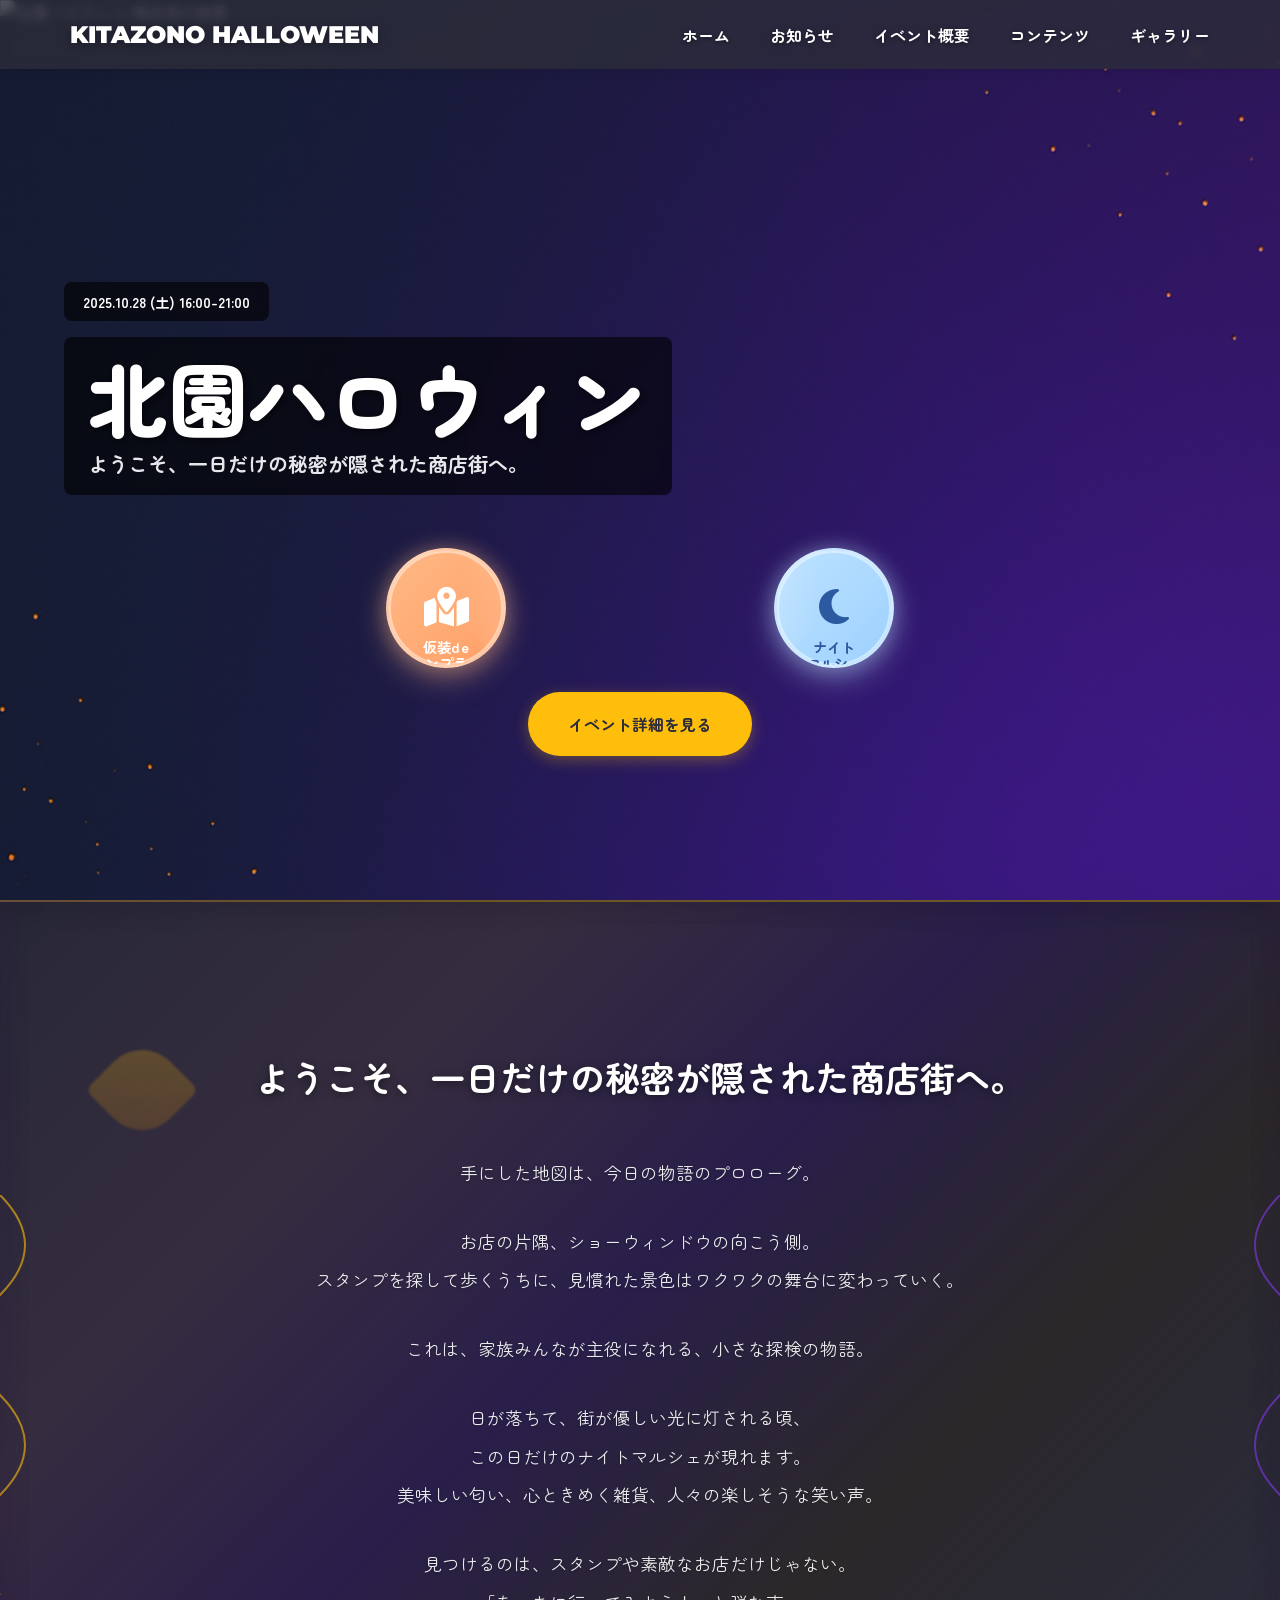
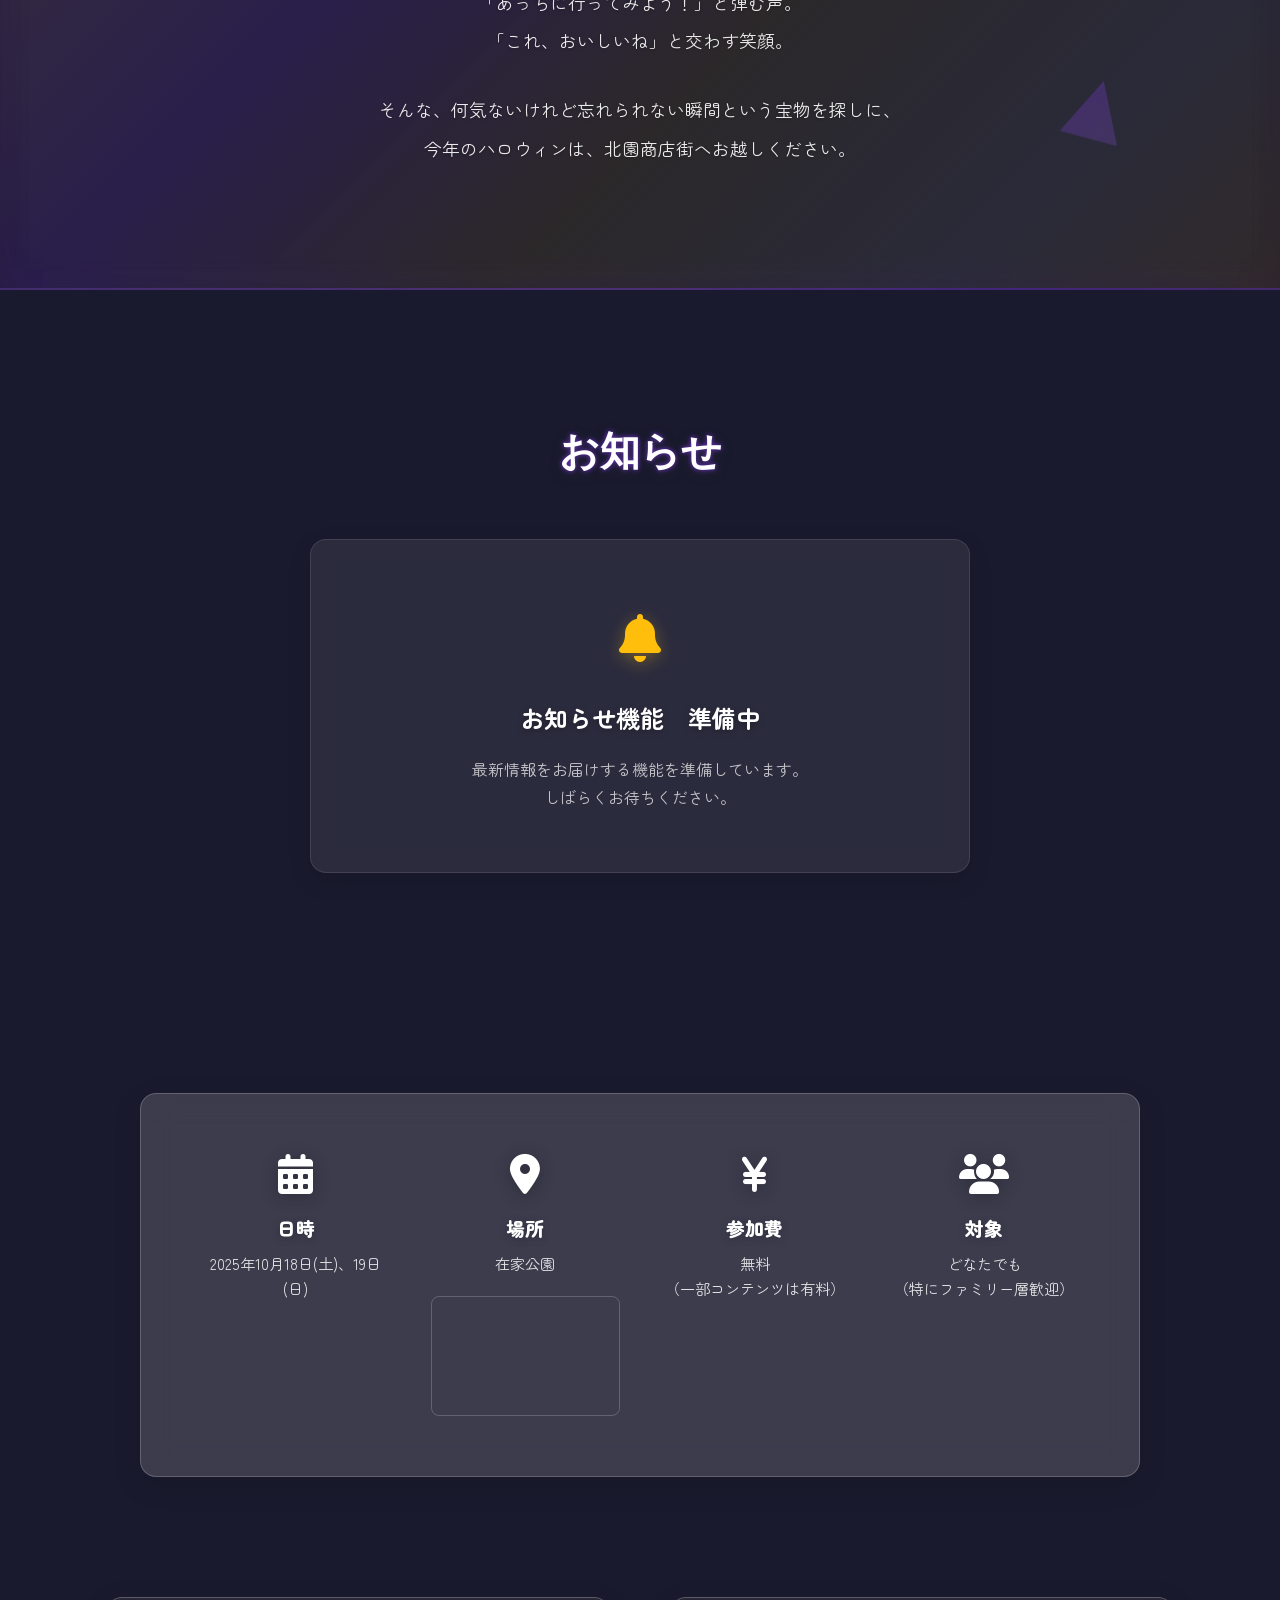
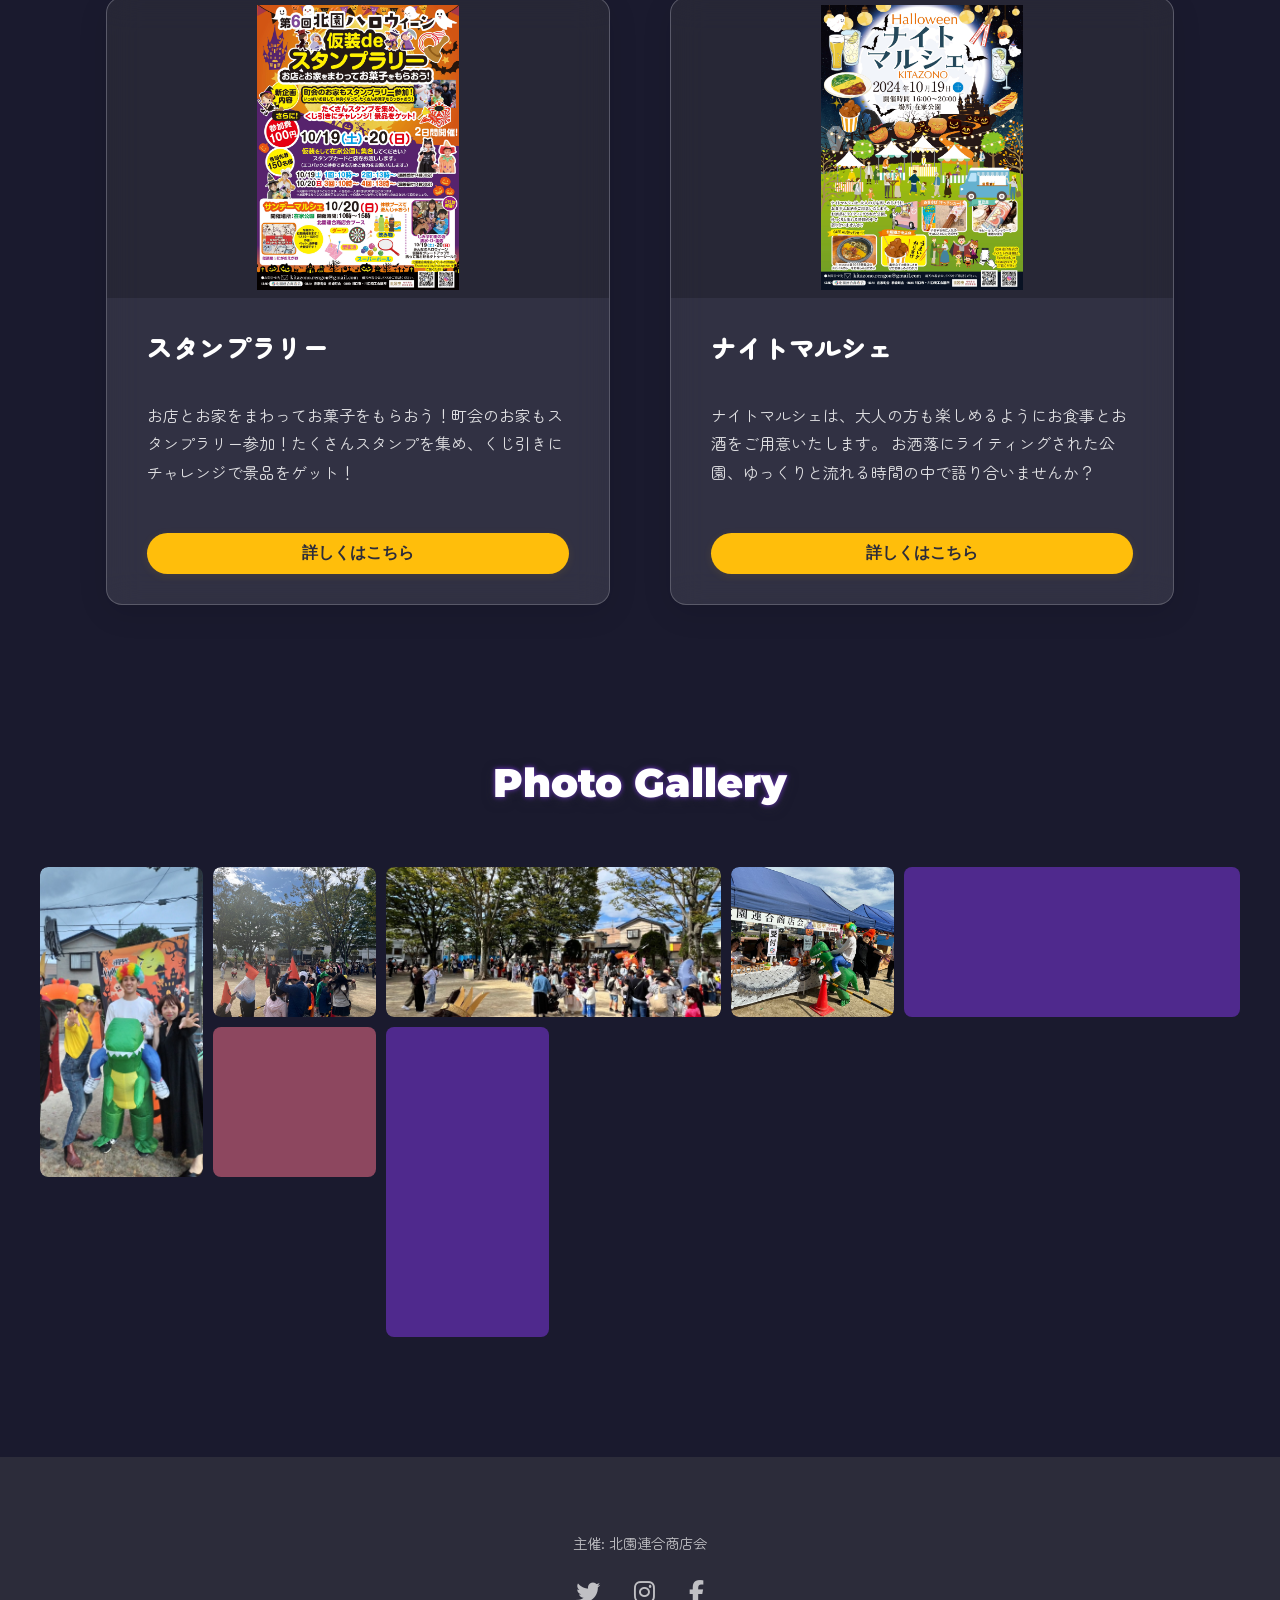
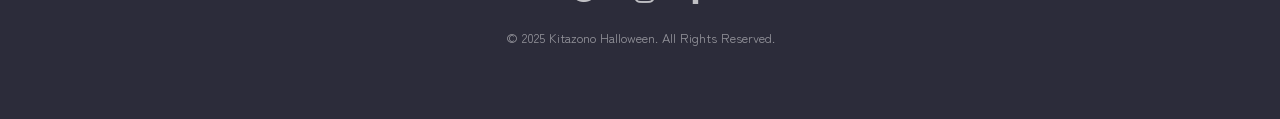
==== index.html @ 019df69a "ヒーローセクションを静的画像に変更し、レスポンシブデザインを改善 - 動画背景をhelosection.png画像に変更 - レスポンシブ表示の改善とモバイル対応強化 - 不要な動画ファイル（vide" ====
<!DOCTYPE html>
<html lang="ja">
<head>
    <meta charset="UTF-8">
    <meta name="viewport" content="width=device-width, initial-scale=1.0">
    <title>The 7th Kitazono Halloween - 北園商店会ハロウィンイベント</title>
    <link rel="stylesheet" href="https://cdnjs.cloudflare.com/ajax/libs/font-awesome/6.4.0/css/all.min.css">
    <link rel="stylesheet" href="css/style.css">
</head>
<body>
    <header id="header">
        <nav class="navbar">
            <div class="navbar-brand">
                <a href="#hero" class="logo">
                    <span class="logo-text">KITAZONO HALLOWEEN</span>
                </a>
            </div>
            <ul class="navbar-menu">
                <li><a href="#hero">ホーム</a></li>
                <li><a href="#news">お知らせ</a></li>
                <li><a href="#overview">イベント概要</a></li>
                <li><a href="#contents">コンテンツ</a></li>
                <li><a href="#gallery">ギャラリー</a></li>
            </ul>
            <div class="navbar-toggle">
                <span></span>
                <span></span>
                <span></span>
            </div>
        </nav>
    </header>

    <main>
        <!-- 5.1. Hero Section -->
        <section id="hero">
            <div class="hero-background">
                <img src="images/helosection.png" alt="北園ハロウィン 商店街の夜景">
            </div>
            <!-- 
              コンテンツの最大幅と配置を制御するラッパー
              w-full: 幅を100%に
              max-w-md, md:max-w-2xl: 画面幅に応じて最大幅を調整
              p-6, sm:p-8: 画面幅に応じた余白
              mt-auto: コンテンツを下端に寄せる
            -->
            <div class="hero-container">
                
                <!-- メインコンテンツエリア -->
                <div class="hero-main-content">
                    <!-- 日付表示 -->
                    <div class="hero-date-badge animate-fade-in-up animation-delay-200">
                        <p class="text-white text-sm sm:text-base md:text-lg font-bold">2025.10.28 (土) 16:00-21:00</p>
                    </div>

                    <!-- タイトルとキャッチコピーを統合したラッパー -->
                    <div class="hero-text-group animate-fade-in-up animation-delay-400">
                        <h1 class="hero-main-title">北園ハロウィン</h1>
                        <p class="hero-description">ようこそ、一日だけの秘密が隠された商店街へ。</p>
                    </div>
                </div>

                <!-- バッジコンテナ（左右対称） -->
                <div class="hero-badges-wrapper animate-fade-in-up animation-delay-800">
                    <div class="feature-badge stamp-rally">
                        <a href="#contents">
                            <div class="feature-badge-icon">
                                <i class="fas fa-map-marked-alt"></i>
                            </div>
                            <div class="feature-badge-text">仮装de<br>スタンプラリー</div>
                        </a>
                    </div>

                    <div class="feature-badge night-marche">
                        <a href="#contents">
                            <div class="feature-badge-icon">
                                <i class="fas fa-moon"></i>
                            </div>
                            <div class="feature-badge-text">ナイト<br>マルシェ</div>
                        </a>
                    </div>
                </div>

                <!-- CTA（中央下） -->
                <div class="hero-cta-wrapper animate-fade-in-up animation-delay-1000">
                    <a href="#overview" class="cta-button">イベント詳細を見る</a>
                </div>

            </div>
        </section>

        <!-- Introduction Section -->
        <section id="introduction">
            <div class="magic-particles" id="particles-intro"></div>
            <div class="container">
                <div class="introduction-content">
                    <h2 class="introduction-title">ようこそ、一日だけの<br class="sp-only">秘密が隠された商店街へ。</h2>
                    <div class="introduction-text">
                        <p>手にした地図は、今日の物語のプロローグ。</p>
                        <p>お店の片隅、ショーウィンドウの向こう側。<br>スタンプを探して歩くうちに、見慣れた景色はワクワクの舞台に変わっていく。</p>
                        <p>これは、家族みんなが主役になれる、小さな探検の物語。</p>
                        <p>日が落ちて、街が優しい光に灯される頃、<br>この日だけのナイトマルシェが現れます。<br>美味しい匂い、心ときめく雑貨、人々の楽しそうな笑い声。</p>
                        <p>見つけるのは、スタンプや素敵なお店だけじゃない。<br>「あっちに行ってみよう！」と弾む声。<br>「これ、おいしいね」と交わす笑顔。</p>
                        <p>そんな、何気ないけれど忘れられない瞬間という宝物を探しに、<br>今年のハロウィンは、北園商店街へお越しください。</p>
                    </div>
                </div>
            </div>
            <div class="magic-frame-left"></div>
            <div class="magic-frame-right"></div>
        </section>

        <!-- News Section -->
        <section id="news">
            <div class="container">
                <h2 class="section-title">お知らせ</h2>
                <div class="news-content">
                    <div class="news-placeholder">
                        <div class="news-icon">
                            <i class="fas fa-bell"></i>
                        </div>
                        <h3 class="news-placeholder-title">お知らせ機能　準備中</h3>
                        <p class="news-placeholder-text">
                            最新情報をお届けする機能を準備しています。<br>
                            しばらくお待ちください。
                        </p>
                    </div>
                </div>
            </div>
        </section>

        <!-- 5.2. Event Overview Section -->
        <section id="overview">
            <div class="deco-item deco-ghost-1">
                <svg viewBox="0 0 100 100"><path d="M20 100 C-10 70, 0 30, 25 20 S80 10, 80 40 s-20 40, -10 60 C60 110, 40 100, 20 100" fill="#8338ec" opacity="0.15"></path></svg>
            </div>
            <div class="overview-card">
                <div class="overview-item">
                    <i class="fas fa-calendar-alt"></i>
                    <h3>日時</h3>
                    <p>2025年10月18日(土)、19日(日)</p>
                </div>
                <div class="overview-item">
                    <i class="fas fa-map-marker-alt"></i>
                    <h3>場所</h3>
                    <p>在家公園</p>
                    <div class="map-container">
                        <iframe 
                            src="https://www.google.com/maps/embed?pb=!1m14!1m8!1m3!1d103480.75380377793!2d139.7099035!3d35.8545557!3m2!1i1024!2i768!4f13.1!3m3!1m2!1s0x60189522efb2ed95%3A0x3788a658be46e1dd!2sZaike%20Park!5e0!3m2!1sen!2sjp!4v1753842176701!5m2!1sen!2sjp" width="600" height="450" style="border:0;" allowfullscreen="" loading="lazy" referrerpolicy="no-referrer-when-downgrade" 
                            width="100%" 
                            height="200" 
                            style="border:0;" 
                            allowfullscreen="" 
                            loading="lazy" 
                            referrerpolicy="no-referrer-when-downgrade">
                        </iframe>
                    </div>
                </div>
                <div class="overview-item">
                    <i class="fas fa-yen-sign"></i>
                    <h3>参加費</h3>
                    <p>無料<br>（一部コンテンツは有料）</p>
                </div>
                <div class="overview-item">
                    <i class="fas fa-users"></i>
                    <h3>対象</h3>
                    <p>どなたでも<br>（特にファミリー層歓迎）</p>
                </div>
            </div>
            <div class="deco-item deco-stars-1">
                <svg viewBox="0 0 100 100"><polygon points="50,5 61,40 98,40 68,62 79,96 50,75 21,96 32,62 2,40 39,40" fill="#ffbe0b" opacity="0.4"></polygon></svg>
            </div>
        </section>

        <!-- 5.3. Main Contents Section -->
        <section id="contents">
            <div class="deco-item deco-bat-1">
                <svg viewBox="0 0 100 100"><path d="M0 20 C10 0, 40 0, 50 15 C60 0, 90 0, 100 20 L50 60 Z" fill="#2c2c3a" opacity="0.1"></path></svg>
            </div>
            <div class="content-card stamp-rally">
                <div class="content-image-wrapper">
                    <img src="images/決定北園ハロウィン 2.jpg" alt="仮想deスタンプラリーチラシ" class="content-flyer" />
                </div>
                <div class="content-text">
                    <h3>スタンプラリー</h3>
                    <p>お店とお家をまわってお菓子をもらおう！町会のお家もスタンプラリー参加！たくさんスタンプを集め、くじ引きにチャレンジで景品をゲット！</p>
                    <button class="detail-button" data-modal="modal-stamp">詳しくはこちら</button>
                </div>
            </div>
            <div class="content-card night-marche">
                <div class="content-image-wrapper">
                    <img src="images/決定ナイトマルシェ (1).jpg" alt="ナイトマルシェチラシ" class="content-flyer" />
                </div>
                <div class="content-text">
                    <h3>ナイトマルシェ</h3>
                    <p>ナイトマルシェは、大人の方も楽しめるようにお食事とお酒をご用意いたします。
                        お洒落にライティングされた公園、ゆっくりと流れる時間の中で語り合いませんか？</p>
                    <button class="detail-button" data-modal="modal-marche">詳しくはこちら</button>
                </div>
            </div>
        </section>

        <!-- 5.4. Photo Gallery Section -->
        <section id="gallery">
            <div class="deco-item deco-pumpkin-1">
                <svg viewBox="0 0 100 100"><ellipse cx="50" cy="65" rx="45" ry="30" fill="#ffbe0b" opacity="0.2"></ellipse><rect x="40" y="20" width="20" height="25" rx="5" fill="#8338ec" opacity="0.3"></rect></svg>
            </div>
            <h2 class="section-title">Photo Gallery</h2>
            <div class="gallery-grid">
                <div class="gallery-item tall"><img src="images/IMG_7913.JPG" alt="ハロウィン仮装の集合写真1" class="gallery-photo" /></div>
                <div class="gallery-item"><img src="images/IMG_7914.JPG" alt="ハロウィン仮装の集合写真2" class="gallery-photo" /></div>
                <div class="gallery-item wide"><img src="images/IMG_7929.JPG" alt="ハロウィン仮装の集合写真3" class="gallery-photo" /></div>
                <div class="gallery-item"><img src="images/受付１.JPG" alt="ハロウィン受付の様子" class="gallery-photo" /></div>
                <div class="gallery-item wide"><div class="gallery-image-placeholder"></div></div>
                <div class="gallery-item"><div class="gallery-image-placeholder"></div></div>
                <div class="gallery-item tall"><div class="gallery-image-placeholder"></div></div>
            </div>
        </section>

        <!-- 5.5. Footer Section -->
        <footer>
            <div class="footer-content">
                <p>主催: 北園連合商店会</p>
                <div class="social-links">
                    <a href="#"><i class="fab fa-twitter"></i></a>
                    <a href="#"><i class="fab fa-instagram"></i></a>
                    <a href="#"><i class="fab fa-facebook-f"></i></a>
                </div>
                <p class="copyright">&copy; 2025 Kitazono Halloween. All Rights Reserved.</p>
            </div>
        </footer>

    </main>
    
    <!-- モーダル（スタンプラリー） -->
    <div id="modal-stamp" class="modal">
        <div class="modal-content">
            <span class="modal-close">&times;</span>
            <img src="images/決定北園ハロウィン 2.jpg" alt="仮想deスタンプラリーチラシ拡大" class="modal-flyer" />
        </div>
    </div>
    <!-- モーダル（ナイトマルシェ） -->
    <div id="modal-marche" class="modal">
        <div class="modal-content">
            <span class="modal-close">&times;</span>
            <img src="images/決定ナイトマルシェ (1).jpg" alt="ナイトマルシェチラシ拡大" class="modal-flyer" />
        </div>
    </div>
    
    <script src="https://cdnjs.cloudflare.com/ajax/libs/gsap/3.12.2/gsap.min.js"></script>
    <script src="https://cdnjs.cloudflare.com/ajax/libs/gsap/3.12.2/ScrollTrigger.min.js"></script>
    <script src="js/script.js"></script>
</body>
</html>
---- css/style.css ----
/* === GLOBAL DESIGN SYSTEM === */
@import url('https://fonts.googleapis.com/css2?family=Montserrat:wght@700;900&family=Zen+Maru+Gothic:wght@400;700;900&display=swap');

*, *::before, *::after {
  box-sizing: border-box;
}

:root {
  /* Colors: Cool & Pop */
  --color-background: #1a1a2e; /* 深い夜空のような背景 */
  --color-text: #2c2c3a; 
  --color-primary: #8338ec; 
  --color-secondary: #ffbe0b; 
  --color-white: #ffffff;

  /* Typography */
  --font-base: 'Zen Maru Gothic', sans-serif;
  --font-display: 'Montserrat', sans-serif;

  /* Layout */
  --container-width: 1200px;
  --spacing-unit: 10px; /* 8の倍数で余白を管理 */
  
  /* Responsive Breakpoints */
  --mobile: 480px;
  --tablet: 768px;
  --desktop: 1024px;
  --large-desktop: 1440px;
}

/* Tailwind-like Utility Classes for Hero Section */
.w-full { width: 100%; }
.max-w-md { max-width: 28rem; }
.max-w-xs { max-width: 20rem; }
.text-left { text-align: left; }
.mt-auto { margin-top: auto; }
.mt-3 { margin-top: 0.75rem; }
.mb-3 { margin-bottom: 0.75rem; }
.p-2 { padding: 0.5rem; }
.p-6 { padding: 1.5rem; }
.text-base { font-size: 1rem; }
.text-sm { font-size: 0.875rem; }
.text-lg { font-size: 1.125rem; }
.text-5xl { font-size: 3rem; }
.text-white { color: white; }
.text-gray-200 { color: #e5e7eb; }
.font-bold { font-weight: 700; }
.font-extrabold { font-weight: 800; }
.font-jp-rounded { font-family: var(--font-base); }
.leading-tight { line-height: 1.25; }
.rounded-lg { border-radius: 0.5rem; }
.inline-block { display: inline-block; }
.self-start { align-self: flex-start; }
.bg-black\/30 { background-color: rgba(0, 0, 0, 0.3); }
.backdrop-blur-sm { backdrop-filter: blur(4px); -webkit-backdrop-filter: blur(4px); }

/* Responsive classes */
@media (min-width: 640px) {
  .sm\\:p-8 { padding: 2rem; }
  .sm\\:text-6xl { font-size: 3.75rem; }
}

@media (min-width: 768px) {
  .md\\:max-w-2xl { max-width: 42rem; }
  .md\\:max-w-sm { max-width: 24rem; }
  .md\\:text-lg { font-size: 1.125rem; }
  .md\\:text-7xl { font-size: 4.5rem; }
}

/* Animation Classes */
.animate-fade-in-up {
  opacity: 0;
  transform: translateY(30px);
  animation: fadeInUp 0.8s ease-out forwards;
}

.animation-delay-200 { animation-delay: 0.2s; }
.animation-delay-400 { animation-delay: 0.4s; }
.animation-delay-600 { animation-delay: 0.6s; }
.animation-delay-800 { animation-delay: 0.8s; }
.animation-delay-1000 { animation-delay: 1.0s; }

@keyframes fadeInUp {
  to {
    opacity: 1;
    transform: translateY(0);
  }
}

/* Header Styles */
#header {
  position: fixed;
  top: 0;
  left: 0;
  right: 0;
  z-index: 1000;
  transition: background-color 0.3s ease, backdrop-filter 0.3s ease, box-shadow 0.3s ease;
  background-color: rgba(44, 44, 58, 0.8); /* 背景色を変更して視認性を向上 */
  backdrop-filter: blur(5px); /* 軽いぼかしを初期状態で適用 */
  -webkit-backdrop-filter: blur(5px);
  box-shadow: 0 2px 10px rgba(0, 0, 0, 0.1); /* 影を追加して立体感を出す */
}

#header.scrolled {
  background-color: rgba(44, 44, 58, 0.95); /* スクロール後の背景色も変更 */
  backdrop-filter: blur(10px);
  -webkit-backdrop-filter: blur(10px);
  border-bottom: 1px solid rgba(255, 255, 255, 0.1);
  box-shadow: 0 4px 15px rgba(0, 0, 0, 0.2); /* スクロール後は影を少し強くする */
}

.navbar {
  display: flex;
  justify-content: space-between;
  align-items: center;
  padding: calc(var(--spacing-unit) * 2) calc(var(--spacing-unit) * 3);
  max-width: var(--container-width);
  margin: 0 auto;
}

.navbar-brand .logo {
  text-decoration: none;
}

.logo-text {
  font-family: var(--font-display);
  font-size: 1.5rem;
  font-weight: 900;
  color: var(--color-white);
  text-shadow: 0 2px 8px rgba(0,0,0,0.3);
}

.navbar-menu {
  display: flex;
  list-style: none;
  margin: 0;
  padding: 0;
  gap: calc(var(--spacing-unit) * 4);
}

.navbar-menu li a {
  color: var(--color-white);
  text-decoration: none;
  font-weight: 700;
  font-size: 1rem;
  transition: color 0.3s ease;
  text-shadow: 0 1px 4px rgba(0,0,0,0.5);
}

.navbar-menu li a:hover {
  color: var(--color-secondary);
}

.navbar-toggle {
  display: none;
  flex-direction: column;
  cursor: pointer;
  gap: 4px;
}

.navbar-toggle span {
  width: 25px;
  height: 3px;
  background-color: var(--color-white);
  border-radius: 2px;
  transition: all 0.3s ease;
}

.navbar-toggle.active span:nth-child(1) {
  transform: rotate(45deg) translate(6px, 6px);
}

.navbar-toggle.active span:nth-child(2) {
  opacity: 0;
}

.navbar-toggle.active span:nth-child(3) {
  transform: rotate(-45deg) translate(6px, -6px);
}

/* Tablet Styles */
@media (max-width: 1024px) {
  .navbar {
    padding: calc(var(--spacing-unit) * 2) calc(var(--spacing-unit) * 2);
  }
  
  .logo-text {
    font-size: 1.3rem;
  }
  
  .navbar-menu {
    gap: calc(var(--spacing-unit) * 3);
  }
  
  .navbar-menu li a {
    font-size: 0.9rem;
  }
}

/* Mobile Menu Styles */
@media (max-width: 768px) {
  .navbar-menu {
    position: fixed;
    top: 100%;
    left: 0;
    right: 0;
    background-color: rgba(44, 44, 58, 0.98);
    backdrop-filter: blur(15px);
    -webkit-backdrop-filter: blur(15px);
    flex-direction: column;
    padding: calc(var(--spacing-unit) * 4);
    gap: calc(var(--spacing-unit) * 3);
    transform: translateY(-100%);
    opacity: 0;
    visibility: hidden;
    transition: all 0.3s ease;
    border-bottom: 1px solid rgba(255, 255, 255, 0.1);
    z-index: 1001;
  }

  .navbar-menu.active {
    transform: translateY(0);
    opacity: 1;
    visibility: visible;
  }

  .navbar-toggle {
    display: flex;
  }

  .navbar-menu li {
    text-align: center;
  }

  .navbar-menu li a {
    font-size: 1.2rem;
    display: block;
    padding: calc(var(--spacing-unit) * 2);
  }
}

@media (max-width: 480px) {
  .navbar {
    padding: calc(var(--spacing-unit) * 1.5) calc(var(--spacing-unit) * 2);
  }
  
  .logo-text {
    font-size: 1.1rem;
  }
  
  .navbar-menu {
    padding: calc(var(--spacing-unit) * 3);
  }
  
  .navbar-menu li a {
    font-size: 1.1rem;
    padding: calc(var(--spacing-unit) * 1.5);
  }
}

/* Base Styles & Typography */
body {
  background-color: var(--color-background);
  background-image: url('../images/background-main.png');
  background-size: cover;
  background-position: center center;
  background-attachment: fixed;
  background-repeat: no-repeat;
  color: var(--color-white);
  font-family: var(--font-base);
  -webkit-font-smoothing: antialiased;
  -moz-osx-font-smoothing: grayscale;
  margin: 0;
  padding: 0;
  width: 100%;
  box-sizing: border-box;
}

h1, h2, h3 {
  font-weight: 900;
}

/* Global Button Style */
.cta-button {
  display: inline-block;
  background-color: var(--color-primary);
  color: var(--color-white);
  padding: calc(var(--spacing-unit) * 2) calc(var(--spacing-unit) * 4);
  border-radius: 50px;
  text-decoration: none;
  font-weight: 700;
  transition: transform 0.3s ease, box-shadow 0.3s ease;
  box-shadow: 0 4px 15px rgba(131, 56, 236, 0.3);
}

.cta-button:hover {
  transform: translateY(-4px);
  box-shadow: 0 8px 25px rgba(131, 56, 236, 0.4);
}

/* Hero CTA Button Override */
#hero .cta-button {
  background-color: var(--color-secondary);
  color: #4a1a6b;
  box-shadow: 0 4px 15px rgba(255, 190, 11, 0.3);
}

#hero .cta-button:hover {
  box-shadow: 0 8px 25px rgba(255, 190, 11, 0.4);
}

/* === Section & Container Styles === */
section {
    padding: calc(var(--spacing-unit) * 12) 0;
    width: 100%;
    box-sizing: border-box;
    margin: 0;
}

.container {
    max-width: var(--container-width);
    margin: 0 auto;
    padding: 0 calc(var(--spacing-unit) * 4);
    box-sizing: border-box;
    width: 100%;
}

.section-title {
    text-align: center;
    font-size: 2.5rem;
    margin-bottom: calc(var(--spacing-unit) * 6);
    font-family: var(--font-display);
    color: var(--color-white);
    text-shadow: 0 3px 12px rgba(44, 44, 58, 0.5), 0 0 5px var(--color-primary);
}


/* === 5.1. Hero Section === */
#hero {
    position: relative;
    height: 100vh;
    min-height: 700px;
    width: 100%;
    overflow: hidden;
    margin-top: 0;
    padding-top: 0;
}

.hero-background {
    position: absolute;
    top: 0; left: 0;
    width: 100%; height: 100%;
}

.hero-background img {
    width: 100%;
    height: 100%;
    object-fit: cover;
    object-position: center;
}

/* Hero Container - Responsive Layout */
.hero-container {
    position: absolute;
    top: 0; left: 0;
    width: 100%; height: 100%;
    color: var(--color-white);
    display: flex;
    flex-direction: column;
    justify-content: space-between;
    align-items: flex-start;
    padding: 6rem 3rem;
    box-sizing: border-box;
}

/* メインコンテンツエリア */
.hero-main-content {
    flex: 1;
    display: flex;
    flex-direction: column;
    justify-content: flex-end;
    align-items: flex-start;
    width: 100%;
    max-width: fit-content; /* コンテンツ幅に合わせる */
    margin-bottom: 0.5rem;
    padding-bottom: 0.5rem;
}

/* 日付バッジ */
.hero-date-badge {
    background-color: rgba(0, 0, 0, 0.6);
    backdrop-filter: blur(4px);
    -webkit-backdrop-filter: blur(4px);
    padding: 0.5rem 1.2rem; /* 少しパディングを調整 */
    border-radius: 0.5rem;
    margin-bottom: 1rem; /* タイトルとの間隔を調整 */
}

/* タイトルとキャッチコピーのグルーピング */
.hero-text-group {
    background-color: rgba(0, 0, 0, 0.6);
    backdrop-filter: blur(4px);
    -webkit-backdrop-filter: blur(4px);
    padding: 1rem 1.5rem;
    border-radius: 0.5rem;
    display: inline-block;
}

/* メインタイトル */
.hero-main-title {
    font-family: var(--font-base);
    font-weight: 900; /* 太字 */
    font-size: clamp(2.5rem, 8vw, 5rem); /* レスポンシブフォントサイズ */
    color: var(--color-white);
    line-height: 1.1;
    text-shadow: 2px 2px 8px rgba(0,0,0,0.6);
    margin: 0;
    padding: 0;
    white-space: nowrap; /* 改行を防ぐ */
}

/* 説明文 */
.hero-description {
    color: #e5e7eb;
    font-size: clamp(1rem, 2.5vw, 1.25rem);
    line-height: 1.5;
    max-width: 100%; /* 横幅を親要素に合わせる */
    margin: 0.5rem 0 0; /* タイトルとの間隔 */
    font-weight: 700; /* 少し太く */
}

/* 日付表示のp要素のマージン除去 */
.hero-date-badge p {
    margin: 0;
}

/* バッジラッパー - 左右対称で距離を離す */
.hero-badges-wrapper {
    display: flex;
    justify-content: space-between;
    align-items: center;
    width: 100%;
    max-width: 600px;
    margin: 1.5rem 0;
    padding: 0 4rem;
    align-self: center;
}

/* CTAラッパー */
.hero-cta-wrapper {
    width: 100%;
    text-align: center;
    margin-bottom: 3rem;
    align-self: center;
}

/* レスポンシブ対応 */
/* モバイル（480px以下） */
@media (max-width: 480px) {
    .hero-container {
        padding: 3rem 1.5rem; /* パディングを調整 */
    }
    
    .hero-main-content {
        align-items: center; /* 中央揃え */
        text-align: center;
    }
    
    .hero-main-title {
        font-size: clamp(2rem, 10vw, 2.5rem); /* さらに小さく */
        white-space: nowrap; /* 改行を防ぐ */
    }
    
    .hero-text-group {
        padding: 0.8rem 1rem;
    }
    
    .hero-description {
        font-size: clamp(0.9rem, 4vw, 1rem);
    }

    .hero-badges-wrapper {
        display: none;
    }
    
    .feature-badge {
        width: 100px;
        height: 100px;
    }
    
    .hero-date-badge {
        padding: 0.2rem 0.8rem;
    }
    
    .hero-cta-wrapper {
        margin-bottom: 1.5rem;
    }
}

/* タブレット（481px - 768px） */
@media (min-width: 481px) and (max-width: 768px) {
    .hero-container {
        padding: 4.5rem 2rem; /* パディングを調整 */
    }
    
    .hero-main-content {
        align-items: center; /* 中央揃え */
        text-align: center;
    }
    
    .hero-main-title {
        font-size: clamp(2.5rem, 8vw, 3.5rem); /* サイズ調整 */
        white-space: nowrap; /* 改行を防ぐ */
    }
    
    .hero-text-group {
        padding: 1rem 1.2rem;
    }
    
    .hero-badges-wrapper {
        justify-content: space-around; /* 中央に寄せる */
        max-width: 450px;
        padding: 0;
        margin: 1.5rem auto;
    }
    
    .feature-badge {
        width: 110px;
        height: 110px;
    }
}

/* PC（769px以上） */
@media (min-width: 769px) {
    .hero-container {
        padding: 6rem 4rem; /* パディングを調整 */
    }
    
    .hero-main-content {
        margin-bottom: 1rem;
        padding-bottom: 0.8rem;
    }
    
    .hero-main-title {
        font-size: clamp(4rem, 8vw, 5rem);
    }
    
    .hero-description {
        font-size: 1.25rem;
    }
    
    .hero-badges-wrapper {
        justify-content: space-between;
        max-width: 700px;
        padding: 0 6rem;
    }
    
    .feature-badge {
        width: 140px;
        height: 140px;
    }
    
    .hero-date-badge {
        padding: 0.6rem 1.2rem;
    }
}

/* Hero title and catchphrase styles are now handled by utility classes */

/* Old feature-badges-container styles removed - now using hero-badges-wrapper */

.feature-badge {
    position: relative;
    width: 120px;
    height: 120px;
    transition: all 0.4s cubic-bezier(0.4, 0, 0.2, 1);
    cursor: pointer;
    opacity: 1;
    transform: scale(1);
}

.feature-badge:hover {
    transform: translateY(-8px) scale(1.02);
}

.feature-badge a {
    position: relative;
    display: flex;
    flex-direction: column;
    align-items: center;
    justify-content: flex-start;
    width: 100%;
    height: 100%;
    text-decoration: none;
    padding: 15px 15px 15px 15px;
    overflow: hidden;
    border-radius: 50%;
    backdrop-filter: blur(20px);
    -webkit-backdrop-filter: blur(20px);
    border: 3px solid rgba(255, 255, 255, 0.3);
    box-shadow: 0 8px 25px rgba(0, 0, 0, 0.15), 
                0 0 0 1px rgba(255, 255, 255, 0.1) inset;
}

.feature-badge a::before {
    content: '';
    position: absolute;
    top: 0;
    left: 0;
    right: 0;
    bottom: 0;
    border-radius: 50%;
    border: 2px solid rgba(255,255,255,0.4);
    opacity: 1;
    transition: opacity 0.3s ease;
    z-index: 1;
}

.feature-badge:hover a::before {
    opacity: 0.8;
}

.feature-badge-icon {
    font-size: 2.5rem;
    margin-bottom: 5px;
    margin-top: 10px;
    transition: transform 0.3s ease;
    z-index: 2;
    position: relative;
}

.feature-badge:hover .feature-badge-icon {
    transform: scale(1.15);
}

.feature-badge-text {
    font-size: 0.9rem;
    font-weight: 700;
    text-align: center;
    line-height: 1.1;
    letter-spacing: 0.2px;
    z-index: 2;
    position: relative;
    display: flex;
    flex-direction: column;
    align-items: center;
    justify-content: center;
    flex: 1;
    padding: 0 5px;
    hyphens: auto;
    word-break: keep-all;
    overflow-wrap: break-word;
}

.feature-badge.stamp-rally a {
    background: linear-gradient(135deg, #ffb986, #ff9f66);
    color: #ffffff;
    border: 3px solid rgba(255, 255, 255, 0.4);
    box-shadow: 0 10px 30px rgba(255, 185, 134, 0.4),
                0 0 0 1px rgba(255, 255, 255, 0.2) inset,
                0 0 20px rgba(255, 185, 134, 0.3);
}

.feature-badge.stamp-rally:hover a {
    box-shadow: 0 15px 40px rgba(255, 185, 134, 0.6),
                0 0 0 1px rgba(255, 255, 255, 0.3) inset,
                0 0 30px rgba(255, 185, 134, 0.4);
}

.feature-badge.stamp-rally a::after {
    content: '';
    position: absolute;
    top: -50%;
    right: -50%;
    width: 200%;
    height: 200%;
    background: linear-gradient(45deg, 
        transparent 30%, 
        rgba(255, 255, 255, 0.2) 50%, 
        transparent 70%);
    transform: rotate(45deg) translateY(-50%);
    transition: transform 0.6s;
}

.feature-badge.stamp-rally:hover a::after {
    transform: rotate(45deg) translateY(50%);
}

.feature-badge.night-marche a {
    background: linear-gradient(135deg, #bde2ff, #9dd1ff);
    color: #2c5aa0;
    border: 3px solid rgba(255, 255, 255, 0.4);
    box-shadow: 0 10px 30px rgba(189, 226, 255, 0.4),
                0 0 0 1px rgba(255, 255, 255, 0.2) inset,
                0 0 20px rgba(189, 226, 255, 0.3);
}

.feature-badge.night-marche:hover a {
    box-shadow: 0 15px 40px rgba(189, 226, 255, 0.6),
                0 0 0 1px rgba(255, 255, 255, 0.3) inset,
                0 0 30px rgba(189, 226, 255, 0.4);
}

.feature-badge.night-marche a::after {
    content: '';
    position: absolute;
    top: -50%;
    left: -50%;
    width: 200%;
    height: 200%;
    background: linear-gradient(-45deg, 
        transparent 30%, 
        rgba(255, 255, 255, 0.2) 50%, 
        transparent 70%);
    transform: rotate(-45deg) translateY(-50%);
    transition: transform 0.6s;
}

.feature-badge.night-marche:hover a::after {
    transform: rotate(-45deg) translateY(50%);
}


.hero-bottom-info {
    margin-top: 1rem;
    text-align: left;
}

.hero-date-time {
    background-color: rgba(0,0,0,0.6);
    padding: calc(var(--spacing-unit) * 1.5) calc(var(--spacing-unit) * 3);
    border-radius: 8px;
    margin-bottom: calc(var(--spacing-unit) * 3);
    display: inline-block;
}

.hero-date, .hero-time {
    font-size: clamp(1.2rem, 2vw, 1.5rem);
    font-weight: 700;
    margin: 0 calc(var(--spacing-unit) * 1);
    text-shadow: 0 2px 5px rgba(0,0,0,0.5);
}

#hero .cta-button {
    background-color: var(--color-secondary);
    color: var(--color-text);
}

/* Large Desktop Hero */
@media (min-width: 1440px) {
    #hero {
        min-height: 100vh;
    }
    
    .hero-title {
        font-size: clamp(4rem, 6vw, 6rem);
    }
    
    .hero-catchphrase {
        font-size: clamp(2rem, 3vw, 2.5rem);
    }
    
    .feature-badges-container {
        top: 70%;
    }
    
    .feature-badge {
        width: 200px;
        height: 200px;
    }
    
    .feature-badge-icon {
        font-size: 3rem;
        margin-top: 15px;
    }
    
    .feature-badge-text {
        font-size: 1rem;
    }
}

/* Desktop Hero */
@media (min-width: 1024px) and (max-width: 1439px) {
    .hero-title {
        font-size: clamp(3.5rem, 6vw, 5rem);
    }
    
    .hero-catchphrase {
        font-size: clamp(1.8rem, 3vw, 2.2rem);
    }
    
    .feature-badges-container {
        top: 69%;
    }
}

/* Tablet Hero */
@media (max-width: 1024px) and (min-width: 769px) {
    #hero {
        min-height: 90vh;
    }
    
    .hero-title {
        top: 18%;
        left: 6%;
        font-size: clamp(2.8rem, 5vw, 4rem);
    }
    
    .hero-catchphrase {
        top: 32%;
        right: 6%;
        font-size: clamp(1.5rem, 2.5vw, 1.8rem);
    }
    
    .feature-badges-container {
        top: 65%;
        width: 75%;
        max-width: 700px;
        min-width: 350px;
    }
    
    .feature-badge {
        width: 170px;
        height: 170px;
    }
    
    .feature-badge-icon {
        font-size: 2.5rem;
        margin-top: 12px;
    }
    
    .feature-badge-text {
        font-size: 0.9rem;
    }
}

/* Mobile Hero */
@media (max-width: 768px) {
    #hero { 
        min-height: 100vh;
        max-height: none;
        position: relative;
        display: flex;
        align-items: center;
        justify-content: center;
    }
    
    .hero-content {
        position: relative;
        width: 100%;
        height: 100%;
        padding: 0;
    }
    
    .hero-title { 
        position: absolute;
        top: 15%; 
        left: 5%; 
        right: 5%; 
        text-align: center;
        font-size: clamp(2rem, 7vw, 3rem);
        margin: 0;
        padding: calc(var(--spacing-unit) * 1) calc(var(--spacing-unit) * 2);
    }
    
    .hero-catchphrase { 
        position: absolute;
        top: 30%; 
        left: 5%; 
        right: 5%; 
        text-align: center;
        font-size: clamp(1.1rem, 3.5vw, 1.5rem);
        margin: 0;
        padding: calc(var(--spacing-unit) * 1) calc(var(--spacing-unit) * 2);
    }
    
    .feature-badges-container {
        top: 62%;
        width: 90%;
        max-width: 500px;
        min-width: 280px;
    }
    
    .feature-badge { 
        position: relative;
        width: 140px; 
        height: 140px; 
    }
    
    .hero-bottom-info { 
        position: absolute;
        width: 90%; 
        bottom: 8%;
        left: 50%;
        transform: translateX(-50%);
    }
    
    .feature-badge-icon { 
        font-size: 1.8rem; 
        margin-top: 8px;
    }
    
    .feature-badge-text { 
        font-size: 0.8rem; 
        line-height: 1;
    }
}

@media (max-width: 480px) {
    #hero {
        min-height: 100vh;
        min-height: 100dvh; /* Dynamic viewport height for mobile browsers */
    }
    
    .hero-title {
        top: 12%;
        font-size: clamp(1.8rem, 8vw, 2.5rem);
        padding: calc(var(--spacing-unit) * 0.5) calc(var(--spacing-unit) * 1.5);
    }
    
    .hero-catchphrase {
        top: 28%;
        font-size: clamp(1rem, 4vw, 1.3rem);
        padding: calc(var(--spacing-unit) * 0.5) calc(var(--spacing-unit) * 1.5);
    }
    
    .feature-badges-container {
        top: 58%;
        width: 95%;
        max-width: 300px;
        min-width: 220px;
    }
    
    .feature-badge {
        width: 120px;
        height: 120px;
    }
    
    .feature-badge-icon {
        font-size: 1.6rem;
        margin-bottom: 3px;
        margin-top: 5px;
    }
    
    .feature-badge-text {
        font-size: 0.7rem;
        line-height: 0.9;
    }
    
    .hero-bottom-info {
        bottom: 5%;
        width: 95%;
    }
    
    .hero-date-time {
        padding: calc(var(--spacing-unit) * 0.5) calc(var(--spacing-unit) * 1.5);
        margin-bottom: calc(var(--spacing-unit) * 0.25);
    }
    
    .hero-date, .hero-time {
        font-size: clamp(0.9rem, 3.5vw, 1.1rem);
        margin: 0 calc(var(--spacing-unit) * 0.25);
        display: block;
    }
    
    .cta-button {
        padding: calc(var(--spacing-unit) * 1.5) calc(var(--spacing-unit) * 3);
        font-size: 0.9rem;
    }
}

/* Remove old animation keyframes and styles */

/* === Introduction Section === */
#introduction {
    background: linear-gradient(135deg, 
        rgba(44, 44, 58, 0.8) 0%,        /* 元の紺色ベース */
        rgba(255, 182, 193, 0.12) 25%,   /* 控えめなライトピンク */
        rgba(131, 56, 236, 0.15) 45%,    /* 元の紫色 */
        rgba(255, 215, 0, 0.08) 65%,     /* 控えめなゴールド */
        rgba(44, 44, 58, 0.9) 85%,       /* 再び紺色 */
        rgba(255, 190, 11, 0.1) 100%);   /* 控えめな黄色 */
    backdrop-filter: blur(15px);
    -webkit-backdrop-filter: blur(15px);
    border-top: 2px solid rgba(255, 190, 11, 0.3);
    border-bottom: 2px solid rgba(131, 56, 236, 0.3);
    padding: calc(var(--spacing-unit) * 12) 0;
    position: relative;
    overflow: hidden;
    box-shadow: inset 0 10px 30px rgba(0, 0, 0, 0.15), 
                inset 0 -10px 30px rgba(131, 56, 236, 0.05);
}

.introduction-content {
    max-width: 900px;
    margin: 0 auto;
    text-align: center;
    color: var(--color-white);
    position: relative;
    z-index: 2;
    padding: 0 calc(var(--spacing-unit) * 2);
}

.introduction-title {
    font-size: 2.2rem;
    font-family: var(--font-base);
    font-weight: 700;
    margin-bottom: calc(var(--spacing-unit) * 5);
    text-shadow: 0 2px 8px rgba(0,0,0,0.5);
    line-height: 1.5;
    color: var(--color-white);
}

.introduction-text {
    font-size: 1.1rem;
    line-height: 2.2;
    font-weight: 400;
}

.introduction-text p {
    margin-bottom: calc(var(--spacing-unit) * 3);
    opacity: 0.9;
    text-shadow: 0 1px 3px rgba(0,0,0,0.3);
}

.introduction-text p:last-child {
    margin-bottom: 0;
}

br.sp-only {
    display: none;
}

/* Magic Frame Decorations */
/* Magic Particles Container */
.magic-particles {
    position: absolute;
    top: 0;
    left: 0;
    right: 0;
    bottom: 0;
    pointer-events: none;
    z-index: 1;
    overflow: hidden;
}

.magic-frame-left, .magic-frame-right {
    position: absolute;
    top: 0;
    bottom: 0;
    width: 100px;
    pointer-events: none;
    z-index: 2;
    opacity: 0.6;
}

.magic-frame-left {
    left: 0;
    background: url("data:image/svg+xml,%3Csvg xmlns='http://www.w3.org/2000/svg' viewBox='0 0 100 400'%3E%3Cpath d='M0,0 Q50,50 0,100 T0,200 Q50,250 0,300 T0,400' stroke='%23ffbe0b' stroke-width='2' fill='none'/%3E%3C/svg%3E") no-repeat center;
    background-size: contain;
}

.magic-frame-right {
    right: 0;
    background: url("data:image/svg+xml,%3Csvg xmlns='http://www.w3.org/2000/svg' viewBox='0 0 100 400'%3E%3Cpath d='M100,0 Q50,50 100,100 T100,200 Q50,250 100,300 T100,400' stroke='%238338ec' stroke-width='2' fill='none'/%3E%3C/svg%3E") no-repeat center;
    background-size: contain;
}

/* Floating Geometric Shapes */
#introduction::before {
    content: '';
    position: absolute;
    top: 15%;
    left: 8%;
    width: 80px;
    height: 80px;
    background: linear-gradient(135deg, 
        rgba(255, 190, 11, 0.6) 0%, 
        rgba(255, 152, 0, 0.4) 100%);
    border-radius: 50% 10% 50% 10%;
    transform: rotate(45deg);
    opacity: 0.4;
    animation: floatShape1 12s ease-in-out infinite;
    z-index: 1;
    filter: blur(1px);
}

#introduction::after {
    content: '';
    position: absolute;
    bottom: 15%;
    right: 12%;
    width: 60px;
    height: 60px;
    background: linear-gradient(135deg, 
        rgba(131, 56, 236, 0.6) 0%, 
        rgba(161, 95, 251, 0.4) 100%);
    clip-path: polygon(50% 0%, 0% 100%, 100% 100%);
    transform: rotate(15deg);
    opacity: 0.5;
    animation: floatShape2 10s ease-in-out infinite reverse;
    z-index: 1;
    filter: blur(1px);
}

@keyframes floatShape1 {
    0%, 100% {
        transform: rotate(45deg) translateY(0px) scale(1);
        opacity: 0.4;
    }
    25% {
        transform: rotate(90deg) translateY(-15px) scale(1.1);
        opacity: 0.6;
    }
    50% {
        transform: rotate(135deg) translateY(-25px) scale(0.9);
        opacity: 0.3;
    }
    75% {
        transform: rotate(180deg) translateY(-10px) scale(1.05);
        opacity: 0.5;
    }
}

@keyframes floatShape2 {
    0%, 100% {
        transform: rotate(15deg) translateY(0px) scale(1);
        opacity: 0.5;
    }
    33% {
        transform: rotate(45deg) translateY(-20px) scale(1.15);
        opacity: 0.3;
    }
    66% {
        transform: rotate(75deg) translateY(-30px) scale(0.85);
        opacity: 0.7;
    }
}

/* === News Section === */
#news {
    background-color: transparent;
    padding: calc(var(--spacing-unit) * 10) 0;
    position: relative;
}

.news-content {
    max-width: 700px;
    margin: 0 auto;
    text-align: center;
    padding: 0 calc(var(--spacing-unit) * 2);
}

.news-placeholder {
    background: rgba(255, 255, 255, 0.08);
    backdrop-filter: blur(10px);
    -webkit-backdrop-filter: blur(10px);
    border: 1px solid rgba(255, 255, 255, 0.1);
    border-radius: 16px;
    padding: calc(var(--spacing-unit) * 6);
    box-shadow: 0 8px 25px rgba(0, 0, 0, 0.1);
    transition: transform 0.3s ease, box-shadow 0.3s ease;
}

.news-placeholder:hover {
    transform: translateY(-2px);
    box-shadow: 0 12px 35px rgba(0, 0, 0, 0.15);
}

.news-icon {
    font-size: 3rem;
    color: var(--color-secondary);
    margin-bottom: calc(var(--spacing-unit) * 3);
    filter: drop-shadow(0 4px 8px rgba(255, 190, 11, 0.3));
}

.news-placeholder-title {
    font-size: 1.5rem;
    font-weight: 700;
    color: var(--color-white);
    margin-bottom: calc(var(--spacing-unit) * 2);
    text-shadow: 0 2px 6px rgba(0, 0, 0, 0.3);
}

.news-placeholder-text {
    font-size: 1rem;
    line-height: 1.8;
    color: rgba(255, 255, 255, 0.8);
    margin: 0;
    opacity: 0.9;
}


/* === 5.2. Event Overview Section === */
#overview {
    /* 白い背景を削除し、ボディの背景が見えるようにする */
    background-color: transparent;
}

.overview-card,
.content-card {
    background: rgba(255, 255, 255, 0.15);
    backdrop-filter: blur(16px);
    -webkit-backdrop-filter: blur(16px);
    border: 1px solid rgba(255, 255, 255, 0.2);
    border-radius: 16px;
    box-shadow: 0 8px 30px rgba(0,0,0,0.1);
}

.overview-card {
    display: flex;
    justify-content: space-around;
    flex-wrap: wrap;
    gap: calc(var(--spacing-unit) * 4);
    padding: calc(var(--spacing-unit) * 6);
    max-width: 1000px;
    margin: 0 auto;
}

.overview-item {
    text-align: center;
    flex: 1;
    min-width: 150px;
}

.overview-item i {
    font-size: 2.5rem;
    color: var(--color-white);
    margin-bottom: var(--spacing-unit);
    filter: drop-shadow(0 3px 8px rgba(0,0,0,0.25));
}

.overview-item h3 {
    margin: var(--spacing-unit) 0;
    color: var(--color-white);
    text-shadow: 0 2px 6px rgba(44, 44, 58, 0.6);
}

.overview-item p {
    margin: 0;
    font-size: 0.95rem;
    line-height: 1.6;
    color: rgba(255, 255, 255, 0.85);
    font-weight: 400;
}

.map-container {
    width: 100%;
    height: 120px;
    margin-top: calc(var(--spacing-unit) * 2);
    border-radius: 8px;
    overflow: hidden;
    border: 1px solid rgba(255, 255, 255, 0.2);
}

.map-container iframe {
    width: 100%;
    height: 100%;
    border: none;
}

/* === 5.3. Main Contents Section === */
#contents {
    display: flex;
    justify-content: center;
    gap: calc(var(--spacing-unit) * 6);
    flex-wrap: wrap;
    max-width: var(--container-width);
    margin: 0 auto;
    padding: 0 calc(var(--spacing-unit) * 4);
}

@media (max-width: 768px) {
    #contents {
        padding: calc(var(--spacing-unit) * 6) calc(var(--spacing-unit) * 4);
    }
}

@media (max-width: 480px) {
    #contents {
        padding: calc(var(--spacing-unit) * 5) calc(var(--spacing-unit) * 3);
    }
}

.content-card {
    width: 45%;
    min-width: 320px;
    display: flex;
    flex-direction: column;
    overflow: hidden; /* for border-radius */
    transition: transform 0.3s ease, box-shadow 0.3s ease;
    background: rgba(255, 255, 255, 0.1);
}

.content-card:hover {
    transform: translateY(-8px);
    box-shadow: 0 12px 40px rgba(0,0,0,0.15);
}

.content-image-placeholder {
    height: 250px;
    background-color: var(--color-secondary);
    transition: transform 0.3s ease;
}

.content-card:hover .content-image-placeholder {
    transform: scale(1.05);
}

.content-card.stamp-rally .content-image-placeholder {
     background: linear-gradient(45deg, var(--color-secondary), #ffcd4a);
}
.content-card.night-marche .content-image-placeholder {
     background: linear-gradient(45deg, #a15ffb, var(--color-primary));
}

.content-text {
    padding: calc(var(--spacing-unit) * 3) calc(var(--spacing-unit) * 4);
    display: flex;
    flex-direction: column;
    flex-grow: 1; /* This is the key */
    background: transparent;
}

.content-text h3 {
    margin-top: 0;
    font-size: 1.6rem;
    color: var(--color-white);
    margin-bottom: calc(var(--spacing-unit) * 2);
    font-family: var(--font-base); /* フォントを本文と統一 */
    text-shadow: none;
}

.content-text p {
    font-size: 1rem;
    color: rgba(255, 255, 255, 0.85);
    line-height: 1.8;
    margin-bottom: calc(var(--spacing-unit) * 3);
    flex-grow: 1;
    text-shadow: none;
    font-weight: 400;
}

.content-image-wrapper {
    width: 100%;
    height: 300px;
    overflow: hidden;
    position: relative;
    background: rgba(0, 0, 0, 0.2);
    padding: 0;
    box-sizing: border-box;
    display: flex;
    align-items: center;
    justify-content: center;
}

.content-flyer {
    width: 100%;
    height: 100%;
    object-fit: contain; /* ポスター全体を見切れず表示 */
    display: block;
    margin: 0 auto;
    border-radius: 0;
    box-shadow: none;
    background: transparent;
    max-width: 95%;
    max-height: 95%;
}

/* モーダル（Lightbox） */
.modal {
    display: none;
    position: fixed;
    z-index: 1000;
    left: 0; top: 0; width: 100vw; height: 100vh;
    background: rgba(44,44,58,0.85);
    align-items: center;
    justify-content: center;
    transition: opacity 0.3s;
}
.modal.open {
    display: flex;
}
.modal-content {
    position: relative;
    background: #fff;
    border-radius: 12px;
    padding: 24px 24px 16px 24px;
    box-shadow: 0 8px 40px rgba(44,44,58,0.25);
    max-width: 90vw;
    max-height: 90vh;
    display: flex;
    flex-direction: column;
    align-items: center;
}
.modal-flyer {
    max-width: 80vw;
    max-height: 70vh;
    width: auto;
    height: auto;
    object-fit: contain;
    border-radius: 8px;
    background: #fff;
    box-shadow: 0 4px 24px rgba(44,44,58,0.10);
}
.modal-close {
    position: absolute;
    top: 8px; right: 16px;
    font-size: 2rem;
    color: #8338ec;
    cursor: pointer;
    font-weight: bold;
    z-index: 10;
    transition: color 0.2s;
}
.modal-close:hover {
    color: #ffbe0b;
}

.detail-button {
    margin-top: 16px;
    background: var(--color-secondary);
    color: var(--color-text);
    border: none;
    border-radius: 32px;
    padding: 10px 28px;
    font-size: 1rem;
    font-weight: 700;
    cursor: pointer;
    box-shadow: 0 2px 8px rgba(255,190,11,0.10);
    transition: background 0.2s, color 0.2s;
}
.detail-button:hover {
    background: var(--color-primary);
    color: #fff;
}

/* Large Desktop Responsive */
@media (min-width: 1440px) {
    .container {
        max-width: 1300px;
        padding: 0 calc(var(--spacing-unit) * 3);
    }
    
    .section-title {
        font-size: 3rem;
        margin-bottom: calc(var(--spacing-unit) * 8);
    }
    
    section {
        padding: calc(var(--spacing-unit) * 15) 0;
    }
}

/* Desktop Responsive */
@media (min-width: 1024px) and (max-width: 1439px) {
    .container {
        max-width: 1100px;
        padding: 0 calc(var(--spacing-unit) * 2);
    }
    
    .section-title {
        font-size: 2.5rem;
        margin-bottom: calc(var(--spacing-unit) * 6);
    }
}

/* Tablet Responsive */
@media (max-width: 1024px) and (min-width: 769px) {
    .container {
        max-width: 90%;
        padding: 0 calc(var(--spacing-unit) * 2);
    }
    
    section {
        padding: calc(var(--spacing-unit) * 10) 0;
    }
    
    .section-title {
        font-size: 2.2rem;
        margin-bottom: calc(var(--spacing-unit) * 5);
    }
    
    /* Introduction Section */
    #introduction {
        padding: calc(var(--spacing-unit) * 10) 0;
    }
    
    .introduction-title {
        font-size: 2rem;
    }
    
    .introduction-text {
        font-size: 1.05rem;
        line-height: 2;
    }
    
    /* News Section */
    .news-placeholder {
        padding: calc(var(--spacing-unit) * 5);
    }
    
    .news-icon {
        font-size: 2.8rem;
    }
    
    .news-placeholder-title {
        font-size: 1.4rem;
    }
    
    /* Overview Section */
    .overview-card {
        padding: calc(var(--spacing-unit) * 5);
        gap: calc(var(--spacing-unit) * 3);
    }
    
    .overview-item i {
        font-size: 2.2rem;
    }
    
    /* Contents Section */
    #contents {
        gap: calc(var(--spacing-unit) * 4);
    }
    
    .content-card {
        min-width: 280px;
        width: 48%;
    }
    
    .content-image-wrapper {
        height: 280px;
    }
    
    .content-text {
        padding: calc(var(--spacing-unit) * 3);
    }
    
    .content-text h3 {
        font-size: 1.5rem;
    }
    
    .content-text p {
        font-size: 0.95rem;
    }
    
    /* Gallery Section */
    .gallery-grid {
        grid-template-columns: repeat(3, 1fr);
        grid-auto-rows: 180px;
        gap: calc(var(--spacing-unit) * 1.5);
    }
}

/* Mobile Responsive */
@media (max-width: 768px) {
    body {
        overflow-x: hidden;
    }
    
    .container {
        padding: 0 calc(var(--spacing-unit) * 2);
        max-width: 100%;
        box-sizing: border-box;
    }
    
    section {
        padding: calc(var(--spacing-unit) * 6) 0;
        width: 100%;
        box-sizing: border-box;
        margin: 0;
    }
    
    .section-title {
        font-size: clamp(1.6rem, 5vw, 2rem);
        margin-bottom: calc(var(--spacing-unit) * 4);
        text-align: center;
        padding: 0 calc(var(--spacing-unit) * 2);
    }
    
    br.sp-only {
        display: block;
    }
    
    /* Introduction Section */
    #introduction {
        padding: calc(var(--spacing-unit) * 8) 0;
        margin: 0;
    }
    
    .introduction-content {
        padding: 0 calc(var(--spacing-unit) * 2);
        max-width: 100%;
    }
    
    .introduction-title {
        font-size: clamp(1.5rem, 5vw, 1.8rem);
        margin-bottom: calc(var(--spacing-unit) * 4);
        text-align: center;
    }
    
    .introduction-text {
        font-size: clamp(0.9rem, 3vw, 1rem);
        line-height: 1.8;
        text-align: center;
    }
    
    .introduction-text p {
        margin-bottom: calc(var(--spacing-unit) * 2.5);
    }
    
    /* News Section */
    #news {
        padding: calc(var(--spacing-unit) * 6) 0;
    }
    
    .news-content {
        max-width: 100%;
        padding: 0 calc(var(--spacing-unit) * 2);
    }
    
    .news-placeholder {
        padding: calc(var(--spacing-unit) * 4);
        margin: 0;
        border-radius: 12px;
    }
    
    .news-icon {
        font-size: 2.5rem;
        margin-bottom: calc(var(--spacing-unit) * 2);
    }
    
    .news-placeholder-title {
        font-size: clamp(1.2rem, 4vw, 1.4rem);
        margin-bottom: calc(var(--spacing-unit) * 2);
    }
    
    .news-placeholder-text {
        font-size: clamp(0.85rem, 3vw, 0.95rem);
        line-height: 1.6;
    }
    
    /* Overview Section */
    #overview {
        padding: calc(var(--spacing-unit) * 6) 0;
    }
    
    .overview-card {
        flex-direction: column;
        gap: calc(var(--spacing-unit) * 4);
        padding: calc(var(--spacing-unit) * 4);
        margin: 0 calc(var(--spacing-unit) * 2);
        max-width: none;
    }
    
    .overview-item {
        flex-basis: 100%;
        min-width: auto;
        text-align: center;
    }
    
    .overview-item i {
        font-size: 2.2rem;
        margin-bottom: calc(var(--spacing-unit) * 1.5);
    }
    
    .overview-item h3 {
        font-size: clamp(1.1rem, 4vw, 1.3rem);
        margin: calc(var(--spacing-unit) * 1) 0;
    }
    
    .overview-item p {
        font-size: clamp(0.85rem, 3vw, 0.95rem);
        line-height: 1.6;
    }
    
    .map-container {
        height: 180px;
        margin-top: calc(var(--spacing-unit) * 2);
        border-radius: 8px;
        overflow: hidden;
    }
    
    /* Contents Section */
    #contents {
        flex-direction: column;
        gap: calc(var(--spacing-unit) * 4);
        padding: calc(var(--spacing-unit) * 6) calc(var(--spacing-unit) * 2);
        max-width: 100%;
        margin: 0;
    }
    
    .content-card {
        width: 100%;
        min-width: auto;
        max-width: 100%;
    }
    
    .content-image-wrapper {
        height: 220px;
    }
    
    .content-text {
        padding: calc(var(--spacing-unit) * 3);
    }
    
    .content-text h3 {
        font-size: clamp(1.3rem, 4vw, 1.5rem);
        margin-bottom: calc(var(--spacing-unit) * 2);
    }
    
    .content-text p {
        font-size: clamp(0.85rem, 3vw, 0.95rem);
        line-height: 1.7;
        margin-bottom: calc(var(--spacing-unit) * 2.5);
    }
    
    .detail-button {
        padding: calc(var(--spacing-unit) * 1.25) calc(var(--spacing-unit) * 3);
        font-size: clamp(0.85rem, 3vw, 0.95rem);
    }
    
    /* Gallery Section */
    #gallery {
        padding: calc(var(--spacing-unit) * 6) calc(var(--spacing-unit) * 2);
        max-width: 100%;
    }
    
    .gallery-grid {
        grid-template-columns: repeat(2, 1fr);
        grid-template-rows: repeat(3, 140px);
        gap: calc(var(--spacing-unit) * 1.5);
        max-width: 100%;
    }
    
    .gallery-item {
        border-radius: 8px;
        overflow: hidden;
    }
    
    /* Compact horizontal layout - photos at top */
    .gallery-item:nth-child(1) {
        grid-column: 1;
        grid-row: 1 / 3;
    }
    
    .gallery-item:nth-child(2) {
        grid-column: 2;
        grid-row: 1;
    }
    
    .gallery-item:nth-child(3) {
        grid-column: 2;
        grid-row: 2;
    }
    
    .gallery-item:nth-child(4) {
        grid-column: 1;
        grid-row: 3;
    }
    
    /* Empty placeholders at bottom */
    .gallery-item:nth-child(5) {
        grid-column: 2;
        grid-row: 3;
    }
    
    .gallery-item:nth-child(6) {
        display: none;
    }
    
    .gallery-item:nth-child(7) {
        display: none;
    }
    
    /* Modal Responsive */
    .modal-content {
        padding: 8px 4px 4px 4px;
        margin: calc(var(--spacing-unit) * 1);
        max-width: 95vw;
        max-height: 90vh;
    }
    
    .modal-flyer {
        max-width: 90vw;
        max-height: 70vh;
        width: auto;
        height: auto;
    }
    
    .modal-close {
        top: 4px;
        right: 8px;
        font-size: 1.8rem;
    }
    
    /* Footer */
    footer {
        padding: calc(var(--spacing-unit) * 4) 0;
    }
    
    .footer-content {
        padding: 0 calc(var(--spacing-unit) * 2);
        text-align: center;
    }
    
    .footer-content p {
        font-size: clamp(0.8rem, 3vw, 0.9rem);
        margin-bottom: calc(var(--spacing-unit) * 2);
    }
    
    .social-links {
        margin: calc(var(--spacing-unit) * 2) 0;
    }
    
    .social-links a {
        font-size: 1.4rem;
        margin: 0 calc(var(--spacing-unit) * 1.5);
    }
    
    .copyright {
        font-size: clamp(0.7rem, 2.5vw, 0.8rem);
    }
}

/* Small Mobile Responsive */
@media (max-width: 480px) {
    body {
        overflow-x: hidden;
    }
    
    .container {
        padding: 0 calc(var(--spacing-unit) * 2);
        max-width: 100%;
        box-sizing: border-box;
    }
    
    section {
        padding: calc(var(--spacing-unit) * 5) 0;
        width: 100%;
        box-sizing: border-box;
        margin: 0;
    }
    
    .section-title {
        font-size: clamp(1.4rem, 6vw, 1.8rem);
        margin-bottom: calc(var(--spacing-unit) * 3);
        text-align: center;
        padding: 0 calc(var(--spacing-unit) * 2);
    }
    
    /* Introduction Section */
    #introduction {
        padding: calc(var(--spacing-unit) * 6) 0;
    }
    
    .introduction-content {
        padding: 0 calc(var(--spacing-unit) * 2);
    }
    
    .introduction-title {
        font-size: clamp(1.3rem, 6vw, 1.6rem);
        margin-bottom: calc(var(--spacing-unit) * 3);
        line-height: 1.4;
    }
    
    .introduction-text {
        font-size: clamp(0.85rem, 3.5vw, 0.95rem);
        line-height: 1.7;
    }
    
    .introduction-text p {
        margin-bottom: calc(var(--spacing-unit) * 2);
    }
    
    /* News Section */
    #news {
        padding: calc(var(--spacing-unit) * 5) 0;
    }
    
    .news-content {
        padding: 0 calc(var(--spacing-unit) * 2);
    }
    
    .news-placeholder {
        padding: calc(var(--spacing-unit) * 3);
        margin: 0;
        border-radius: 10px;
    }
    
    .news-icon {
        font-size: 2rem;
        margin-bottom: calc(var(--spacing-unit) * 1.5);
    }
    
    .news-placeholder-title {
        font-size: clamp(1.1rem, 5vw, 1.3rem);
        margin-bottom: calc(var(--spacing-unit) * 1.5);
    }
    
    .news-placeholder-text {
        font-size: clamp(0.8rem, 3.5vw, 0.9rem);
        line-height: 1.5;
    }
    
    /* Overview Section */
    #overview {
        padding: calc(var(--spacing-unit) * 5) 0;
    }
    
    .overview-card {
        padding: calc(var(--spacing-unit) * 3);
        gap: calc(var(--spacing-unit) * 3);
        margin: 0 calc(var(--spacing-unit) * 2);
    }
    
    .overview-item i {
        font-size: 1.8rem;
        margin-bottom: calc(var(--spacing-unit) * 1);
    }
    
    .overview-item h3 {
        font-size: clamp(1rem, 4.5vw, 1.2rem);
        margin: calc(var(--spacing-unit) * 0.5) 0;
    }
    
    .overview-item p {
        font-size: clamp(0.8rem, 3.5vw, 0.9rem);
        line-height: 1.5;
    }
    
    .map-container {
        height: 160px;
        margin-top: calc(var(--spacing-unit) * 1.5);
    }
    
    /* Contents Section */
    #contents {
        padding: calc(var(--spacing-unit) * 5) calc(var(--spacing-unit) * 2);
        gap: calc(var(--spacing-unit) * 3);
    }
    
    .content-card {
        border-radius: 12px;
    }
    
    .content-image-wrapper {
        height: 200px;
    }
    
    .content-text {
        padding: calc(var(--spacing-unit) * 2.5);
    }
    
    .content-text h3 {
        font-size: clamp(1.2rem, 5vw, 1.4rem);
        margin-bottom: calc(var(--spacing-unit) * 1.5);
    }
    
    .content-text p {
        font-size: clamp(0.8rem, 3.5vw, 0.9rem);
        line-height: 1.6;
        margin-bottom: calc(var(--spacing-unit) * 2);
    }
    
    .detail-button {
        padding: calc(var(--spacing-unit) * 1) calc(var(--spacing-unit) * 2.5);
        font-size: clamp(0.8rem, 3.5vw, 0.9rem);
        border-radius: 20px;
    }
    
    /* Gallery Section */
    #gallery {
        padding: calc(var(--spacing-unit) * 5) calc(var(--spacing-unit) * 2);
    }
    
    .gallery-grid {
        grid-template-rows: repeat(3, 120px);
        gap: calc(var(--spacing-unit) * 1);
    }
    
    .gallery-item {
        border-radius: 6px;
    }

    /* Same compact layout as mobile 768px */
    .gallery-item:nth-child(1) {
        grid-column: 1;
        grid-row: 1 / 3;
    }

    .gallery-item:nth-child(2) {
        grid-column: 2;
        grid-row: 1;
    }

    .gallery-item:nth-child(3) {
        grid-column: 2;
        grid-row: 2;
    }

    .gallery-item:nth-child(4) {
        grid-column: 1;
        grid-row: 3;
    }

    /* Empty placeholders at bottom */
    .gallery-item:nth-child(5) {
        grid-column: 2;
        grid-row: 3;
    }

    .gallery-item:nth-child(6) {
        display: none;
    }

    .gallery-item:nth-child(7) {
        display: none;
    }
    
    /* Footer */
    footer {
        padding: calc(var(--spacing-unit) * 3) 0;
    }
    
    .footer-content {
        padding: 0 calc(var(--spacing-unit) * 2);
    }
    
    .footer-content p {
        font-size: clamp(0.75rem, 3vw, 0.85rem);
        margin-bottom: calc(var(--spacing-unit) * 1.5);
    }
    
    .social-links a {
        font-size: 1.2rem;
        margin: 0 calc(var(--spacing-unit) * 1);
    }
    
    .copyright {
        font-size: clamp(0.65rem, 2.5vw, 0.75rem);
        margin-top: calc(var(--spacing-unit) * 1);
    }
    
    /* Modal adjustments */
    .modal-content {
        margin: calc(var(--spacing-unit) * 0.5);
        padding: 6px 3px 3px 3px;
    }
    
    .modal-flyer {
        max-width: 92vw;
        max-height: 65vh;
    }
    
    .modal-close {
        top: 2px;
        right: 6px;
        font-size: 1.6rem;
    }
}

/* === Decorative Elements === */
.deco-item {
    position: absolute;
    z-index: -1;
    opacity: 0; /* Initially hidden for animation */
    pointer-events: none;
}
.deco-ghost-1 {
    width: 200px;
    height: 200px;
    top: -50px;
    left: 20px;
}
.deco-stars-1 {
    width: 150px;
    height: 150px;
    bottom: -50px;
    right: 40px;
    transform: rotate(20deg);
}
.deco-bat-1 {
    width: 250px;
    height: 250px;
    top: 50%;
    left: 50%;
    transform: translate(-50%, -50%);
}
.deco-pumpkin-1 {
    width: 180px;
    height: 180px;
    bottom: 20px;
    left: 30px;
    transform: rotate(-15deg);
}

/* === 5.4. Photo Gallery Section === */
#gallery {
     max-width: var(--container-width);
     margin: 0 auto;
}

.gallery-grid {
    display: grid;
    grid-template-columns: repeat(auto-fit, minmax(150px, 1fr));
    grid-auto-rows: 150px;
    grid-auto-flow: dense;
    gap: var(--spacing-unit);
}

.gallery-item {
    overflow: hidden;
    border-radius: 8px;
}

.gallery-item.wide {
    grid-column: span 2;
}

.gallery-item.tall {
    grid-row: span 2;
}

.gallery-image-placeholder {
    width: 100%;
    height: 100%;
    background-color: var(--color-primary);
    opacity: 0.5;
    transition: transform 0.4s ease, opacity 0.4s ease;
}

.gallery-item:hover .gallery-image-placeholder {
    transform: scale(1.1);
    opacity: 1;
}

.gallery-grid .gallery-item:nth-child(2n) .gallery-image-placeholder { background-color: var(--color-secondary); }
.gallery-grid .gallery-item:nth-child(3n) .gallery-image-placeholder { background-color: #ff758f; }
.gallery-grid .gallery-item:nth-child(4n) .gallery-image-placeholder { background-color: #a15ffb; }

.gallery-photo {
    width: 100%;
    height: 100%;
    object-fit: cover;
    border-radius: 8px;
    display: block;
    transition: transform 0.4s, opacity 0.4s;
}

.gallery-item:hover .gallery-photo {
    transform: scale(1.05);
}


/* Gallery Lightbox Modal */
.gallery-modal {
    display: none;
    position: fixed;
    z-index: 1000;
    left: 0;
    top: 0;
    width: 100%;
    height: 100%;
    background-color: rgba(0, 0, 0, 0.9);
    backdrop-filter: blur(5px);
    -webkit-backdrop-filter: blur(5px);
}

.gallery-modal.open {
    display: flex;
    align-items: center;
    justify-content: center;
}

.gallery-modal-content {
    position: relative;
    max-width: 90%;
    max-height: 90%;
}

.gallery-modal img {
    width: 100%;
    height: auto;
    border-radius: 8px;
}

.gallery-modal-close {
    position: absolute;
    top: -40px;
    right: 0;
    color: white;
    font-size: 2rem;
    font-weight: bold;
    cursor: pointer;
    transition: opacity 0.3s ease;
}

.gallery-modal-close:hover {
    opacity: 0.7;
}

/* Ensure sections are positioned to contain decorations */
#overview, #contents, #gallery {
    position: relative;
}

/* Decorative Elements Responsive */
@media (min-width: 1440px) {
    .deco-item {
        opacity: 0.8;
    }
    
    .deco-ghost-1 {
        width: 250px;
        height: 250px;
    }
    
    .deco-stars-1 {
        width: 180px;
        height: 180px;
    }
    
    .deco-bat-1 {
        width: 300px;
        height: 300px;
    }
    
    .deco-pumpkin-1 {
        width: 220px;
        height: 220px;
    }
}

@media (max-width: 1024px) and (min-width: 769px) {
    .deco-item {
        opacity: 0.6;
    }
    
    .deco-ghost-1 {
        width: 150px;
        height: 150px;
    }
    
    .deco-stars-1 {
        width: 120px;
        height: 120px;
    }
    
    .deco-bat-1 {
        width: 180px;
        height: 180px;
    }
    
    .deco-pumpkin-1 {
        width: 140px;
        height: 140px;
    }
}

@media (max-width: 768px) {
    .deco-item {
        display: none; /* Hide decorations on mobile to reduce clutter */
    }
}

/* === 5.5. Footer Section === */
footer {
    background-color: #2c2c3a; /* Darker, but distinct from main bg */
    padding: calc(var(--spacing-unit) * 6) 0;
    text-align: center;
    color: rgba(255, 255, 255, 0.7); /* Improved text visibility */
    font-size: 0.9rem;
}

.footer-content {
    max-width: var(--container-width);
    margin: 0 auto;
    padding: 0 calc(var(--spacing-unit) * 4);
}

.social-links {
    margin: calc(var(--spacing-unit) * 2) 0;
}

.social-links a {
    color: rgba(255, 255, 255, 0.7);
    font-size: 1.5rem;
    margin: 0 calc(var(--spacing-unit) * 1.5);
    transition: color 0.3s ease;
}

.social-links a:hover {
    color: var(--color-secondary); /* Pop color on hover */
}

.copyright {
    color: rgba(255, 255, 255, 0.5);
    font-size: 0.8rem;
    opacity: 1;
}
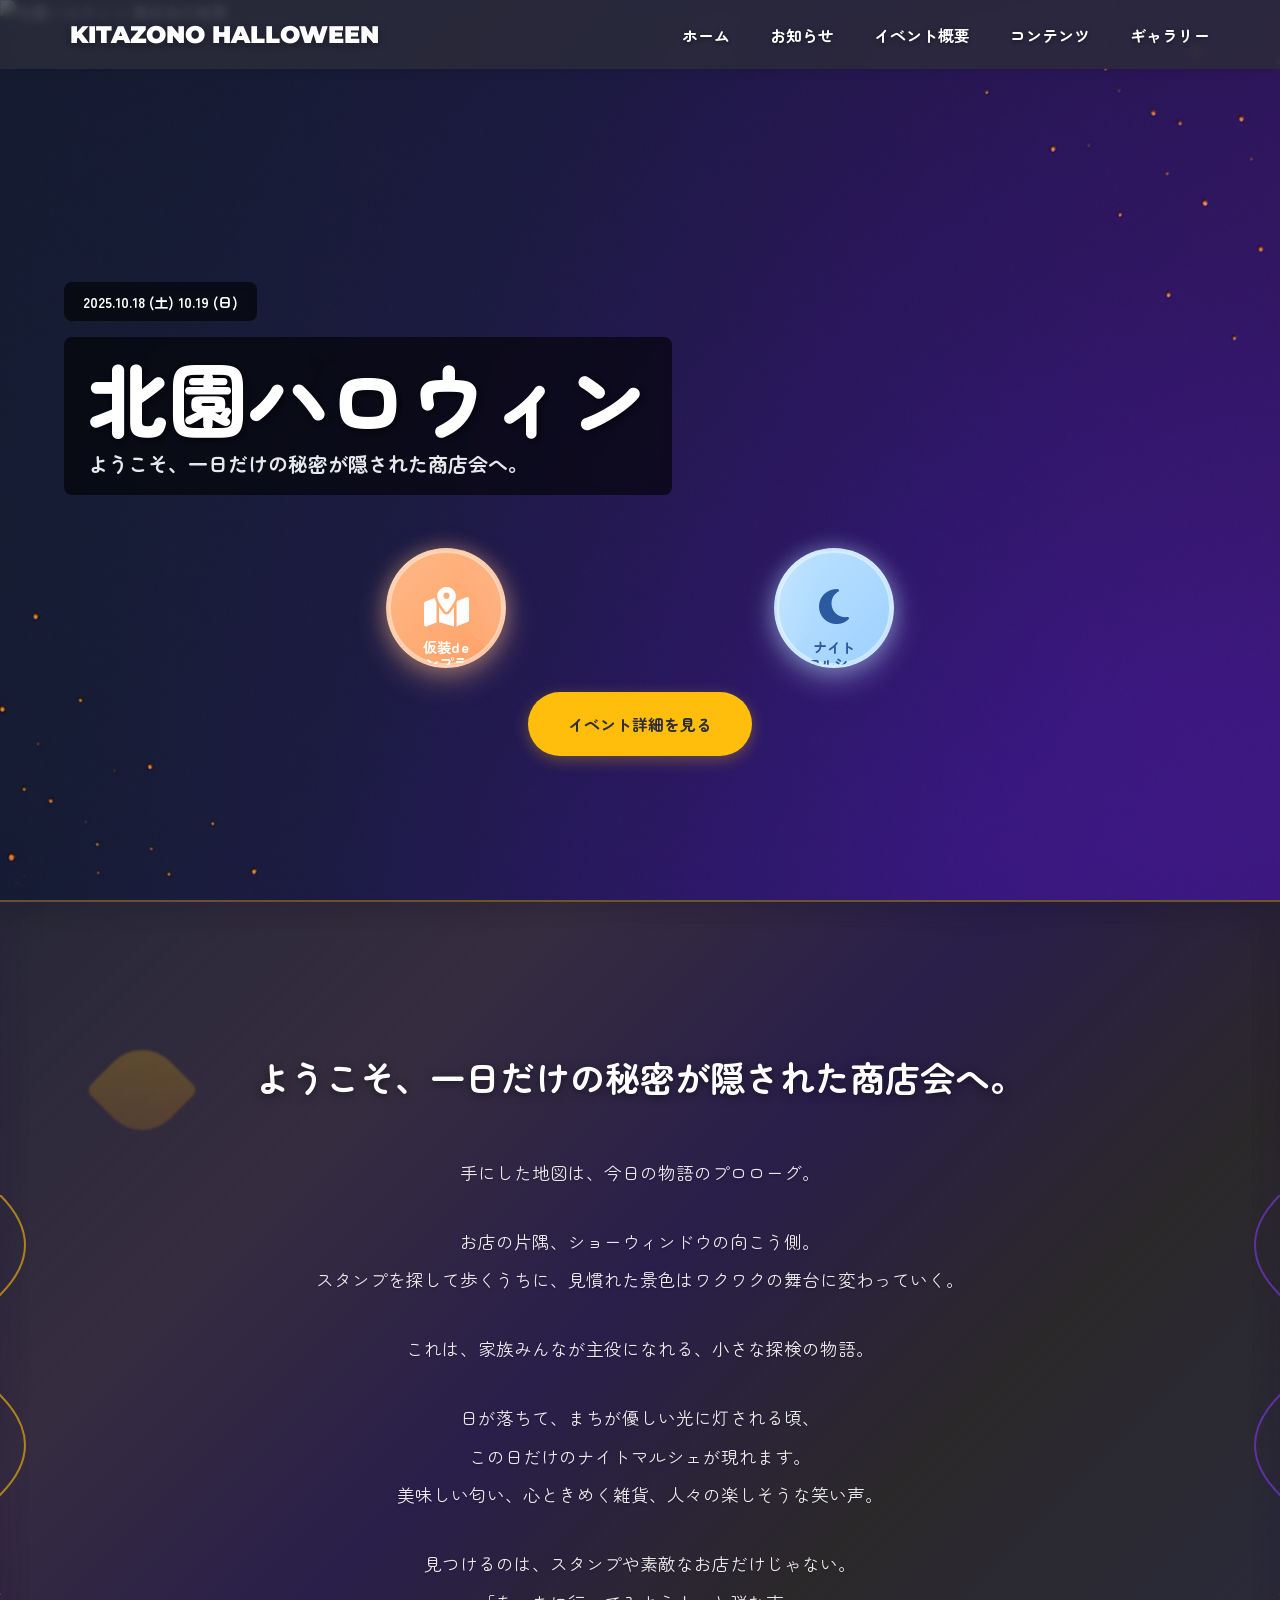
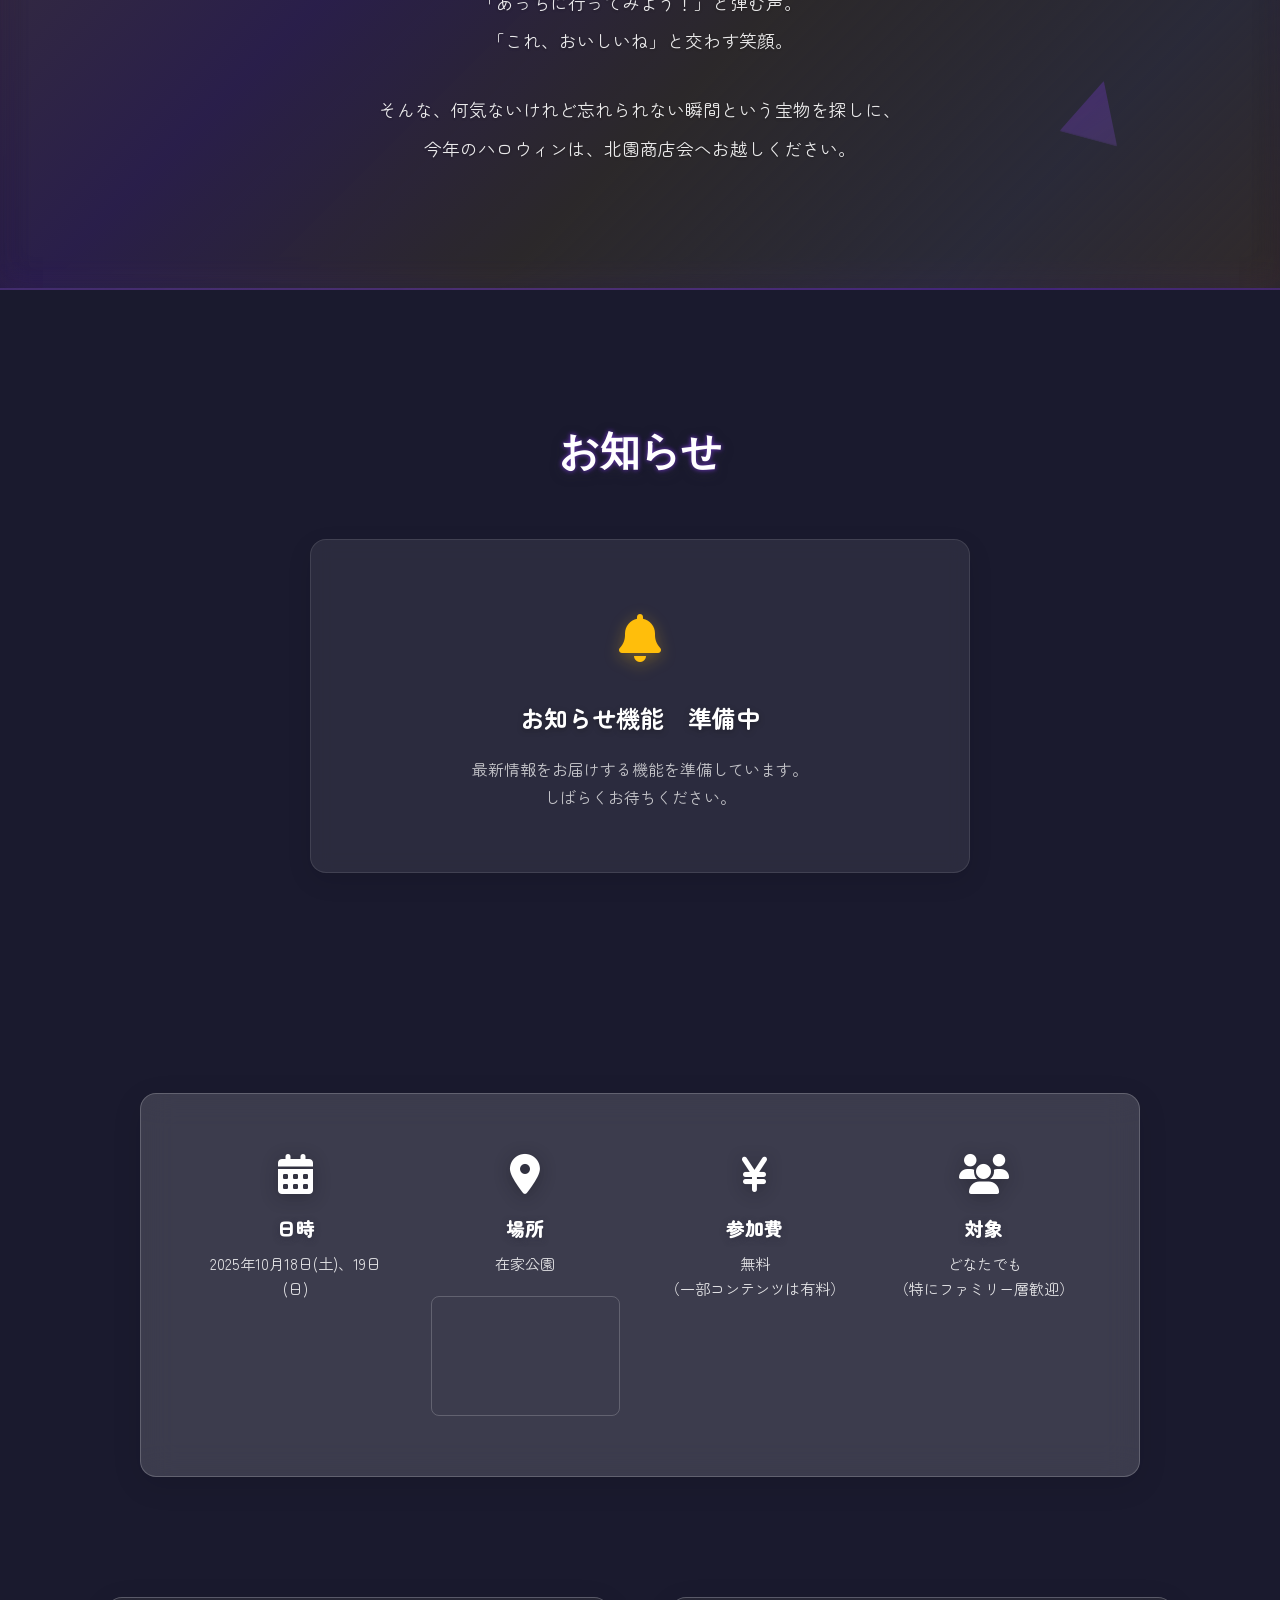
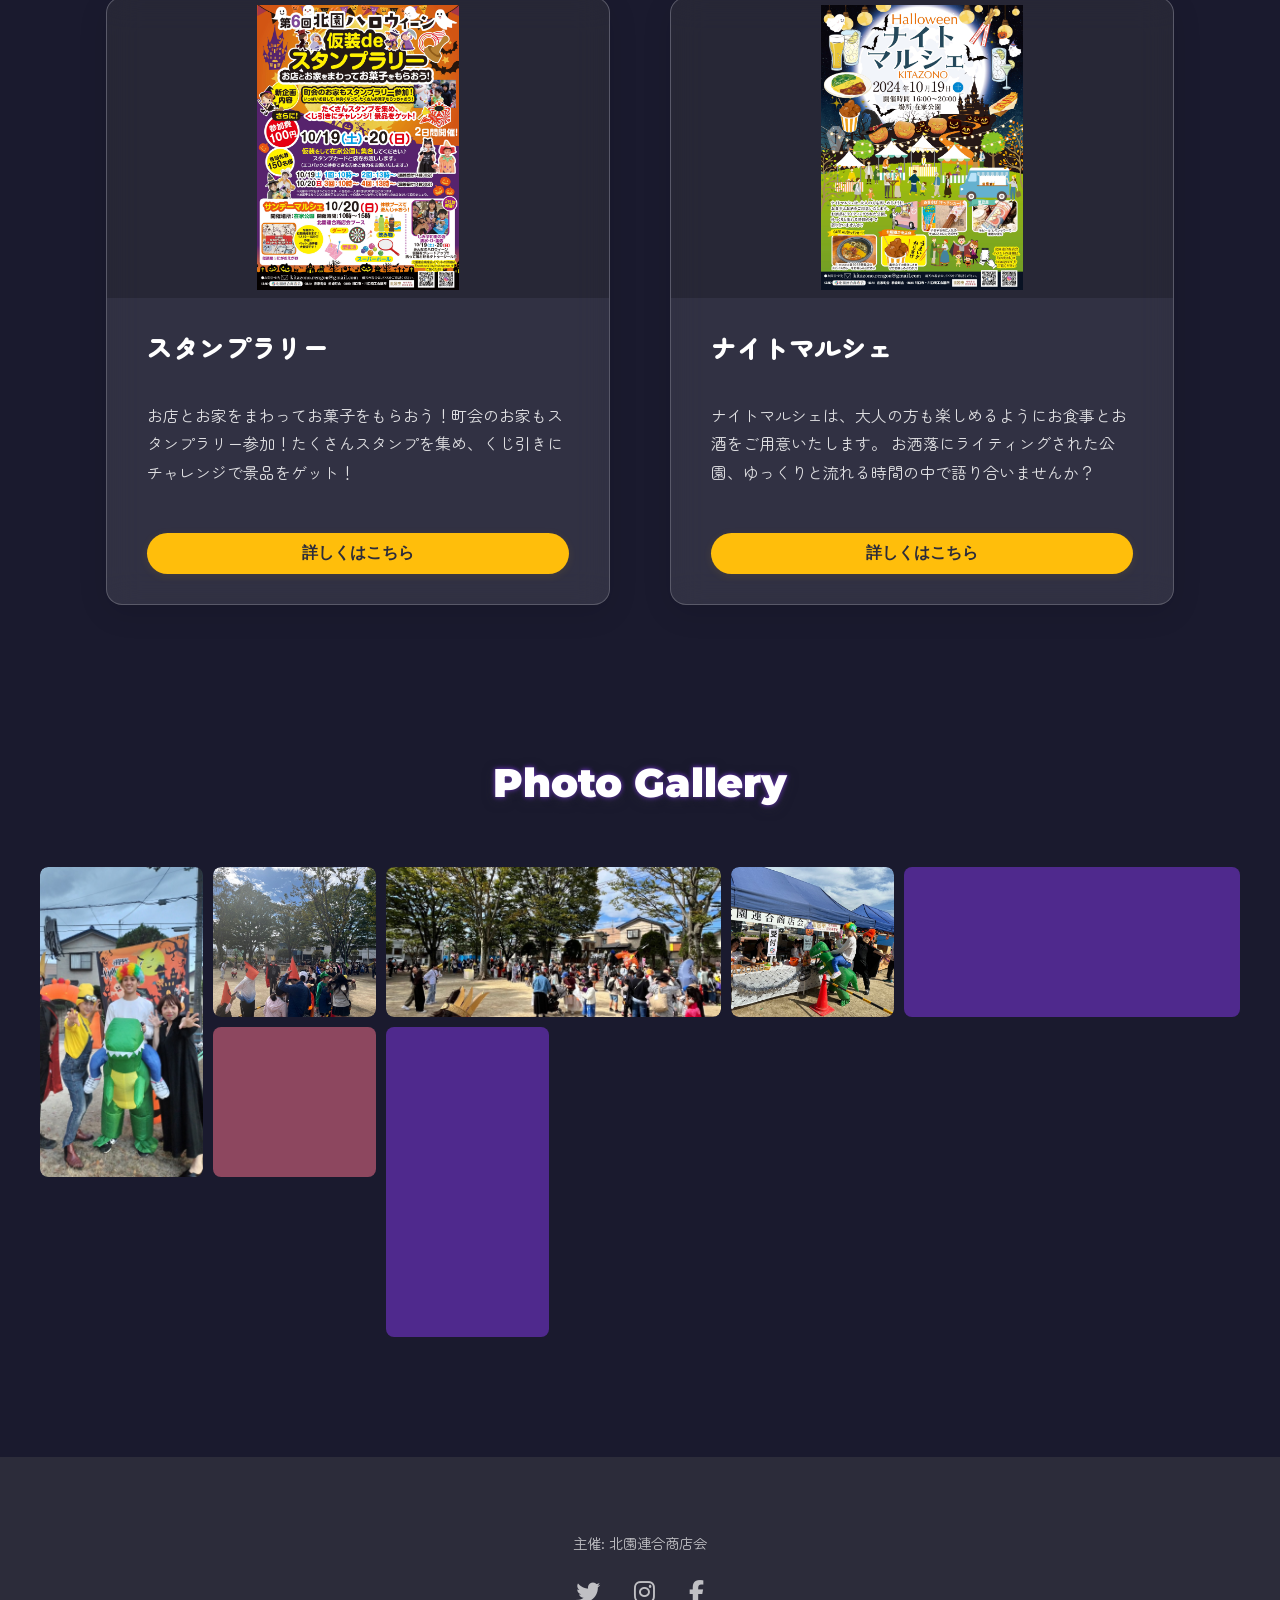
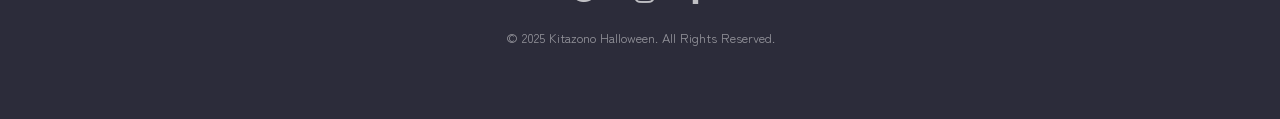
==== commit 9bc1bc74: "日付修正" ====
--- a/index.html
+++ b/index.html
@@ -34,7 +34,7 @@
         <!-- 5.1. Hero Section -->
         <section id="hero">
             <div class="hero-background">
-                <img src="images/helosection.png" alt="北園ハロウィン 商店街の夜景">
+                <img src="images/helosection.png" alt="北園ハロウィン 商店会の夜景">
             </div>
             <!-- 
               コンテンツの最大幅と配置を制御するラッパー
@@ -49,13 +49,13 @@
                 <div class="hero-main-content">
                     <!-- 日付表示 -->
                     <div class="hero-date-badge animate-fade-in-up animation-delay-200">
-                        <p class="text-white text-sm sm:text-base md:text-lg font-bold">2025.10.28 (土) 16:00-21:00</p>
+                        <p class="text-white text-sm sm:text-base md:text-lg font-bold">2025.10.18 (土) 10.19 (日) </p>
                     </div>
 
                     <!-- タイトルとキャッチコピーを統合したラッパー -->
                     <div class="hero-text-group animate-fade-in-up animation-delay-400">
                         <h1 class="hero-main-title">北園ハロウィン</h1>
-                        <p class="hero-description">ようこそ、一日だけの秘密が隠された商店街へ。</p>
+                        <p class="hero-description">ようこそ、一日だけの秘密が隠された商店会へ。</p>
                     </div>
                 </div>
 
@@ -93,14 +93,14 @@
             <div class="magic-particles" id="particles-intro"></div>
             <div class="container">
                 <div class="introduction-content">
-                    <h2 class="introduction-title">ようこそ、一日だけの<br class="sp-only">秘密が隠された商店街へ。</h2>
+                    <h2 class="introduction-title">ようこそ、一日だけの<br class="sp-only">秘密が隠された商店会へ。</h2>
                     <div class="introduction-text">
                         <p>手にした地図は、今日の物語のプロローグ。</p>
                         <p>お店の片隅、ショーウィンドウの向こう側。<br>スタンプを探して歩くうちに、見慣れた景色はワクワクの舞台に変わっていく。</p>
                         <p>これは、家族みんなが主役になれる、小さな探検の物語。</p>
-                        <p>日が落ちて、街が優しい光に灯される頃、<br>この日だけのナイトマルシェが現れます。<br>美味しい匂い、心ときめく雑貨、人々の楽しそうな笑い声。</p>
+                        <p>日が落ちて、まちが優しい光に灯される頃、<br>この日だけのナイトマルシェが現れます。<br>美味しい匂い、心ときめく雑貨、人々の楽しそうな笑い声。</p>
                         <p>見つけるのは、スタンプや素敵なお店だけじゃない。<br>「あっちに行ってみよう！」と弾む声。<br>「これ、おいしいね」と交わす笑顔。</p>
-                        <p>そんな、何気ないけれど忘れられない瞬間という宝物を探しに、<br>今年のハロウィンは、北園商店街へお越しください。</p>
+                        <p>そんな、何気ないけれど忘れられない瞬間という宝物を探しに、<br>今年のハロウィンは、北園商店会へお越しください。</p>
                     </div>
                 </div>
             </div>
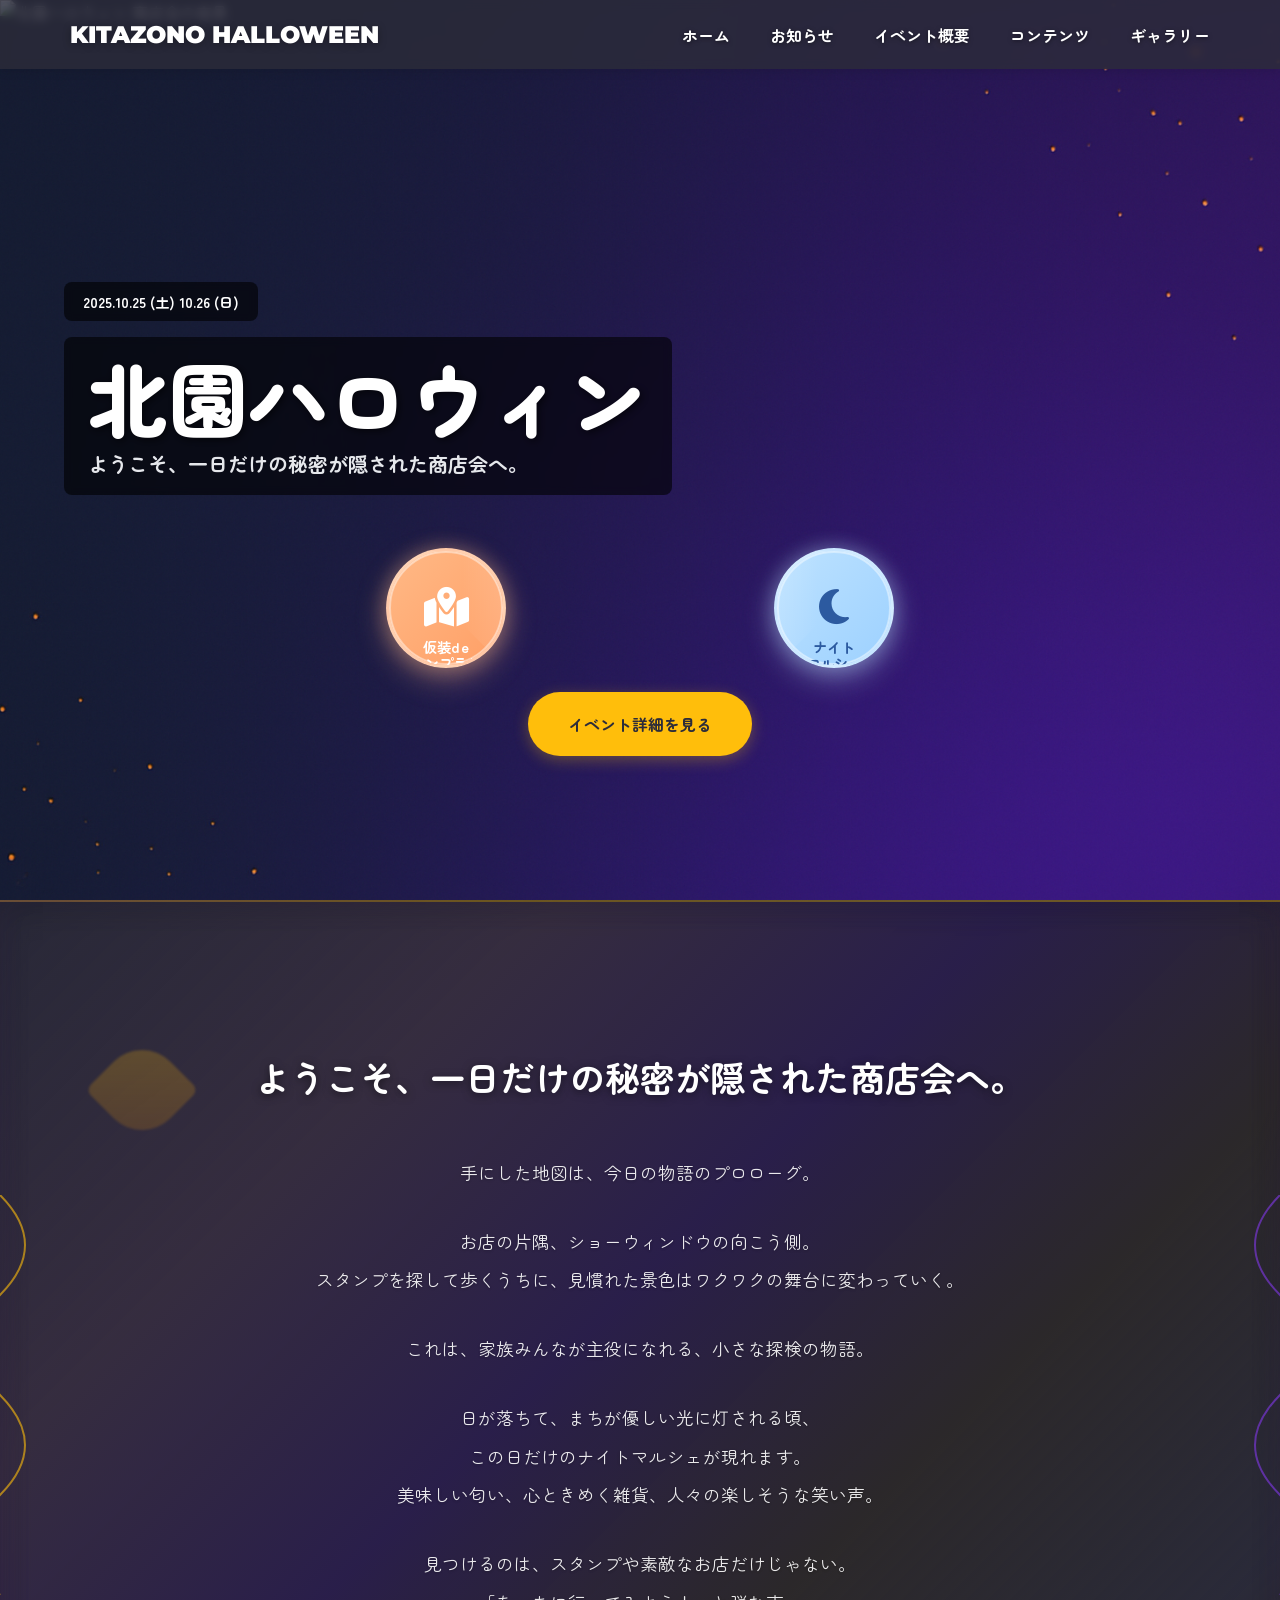
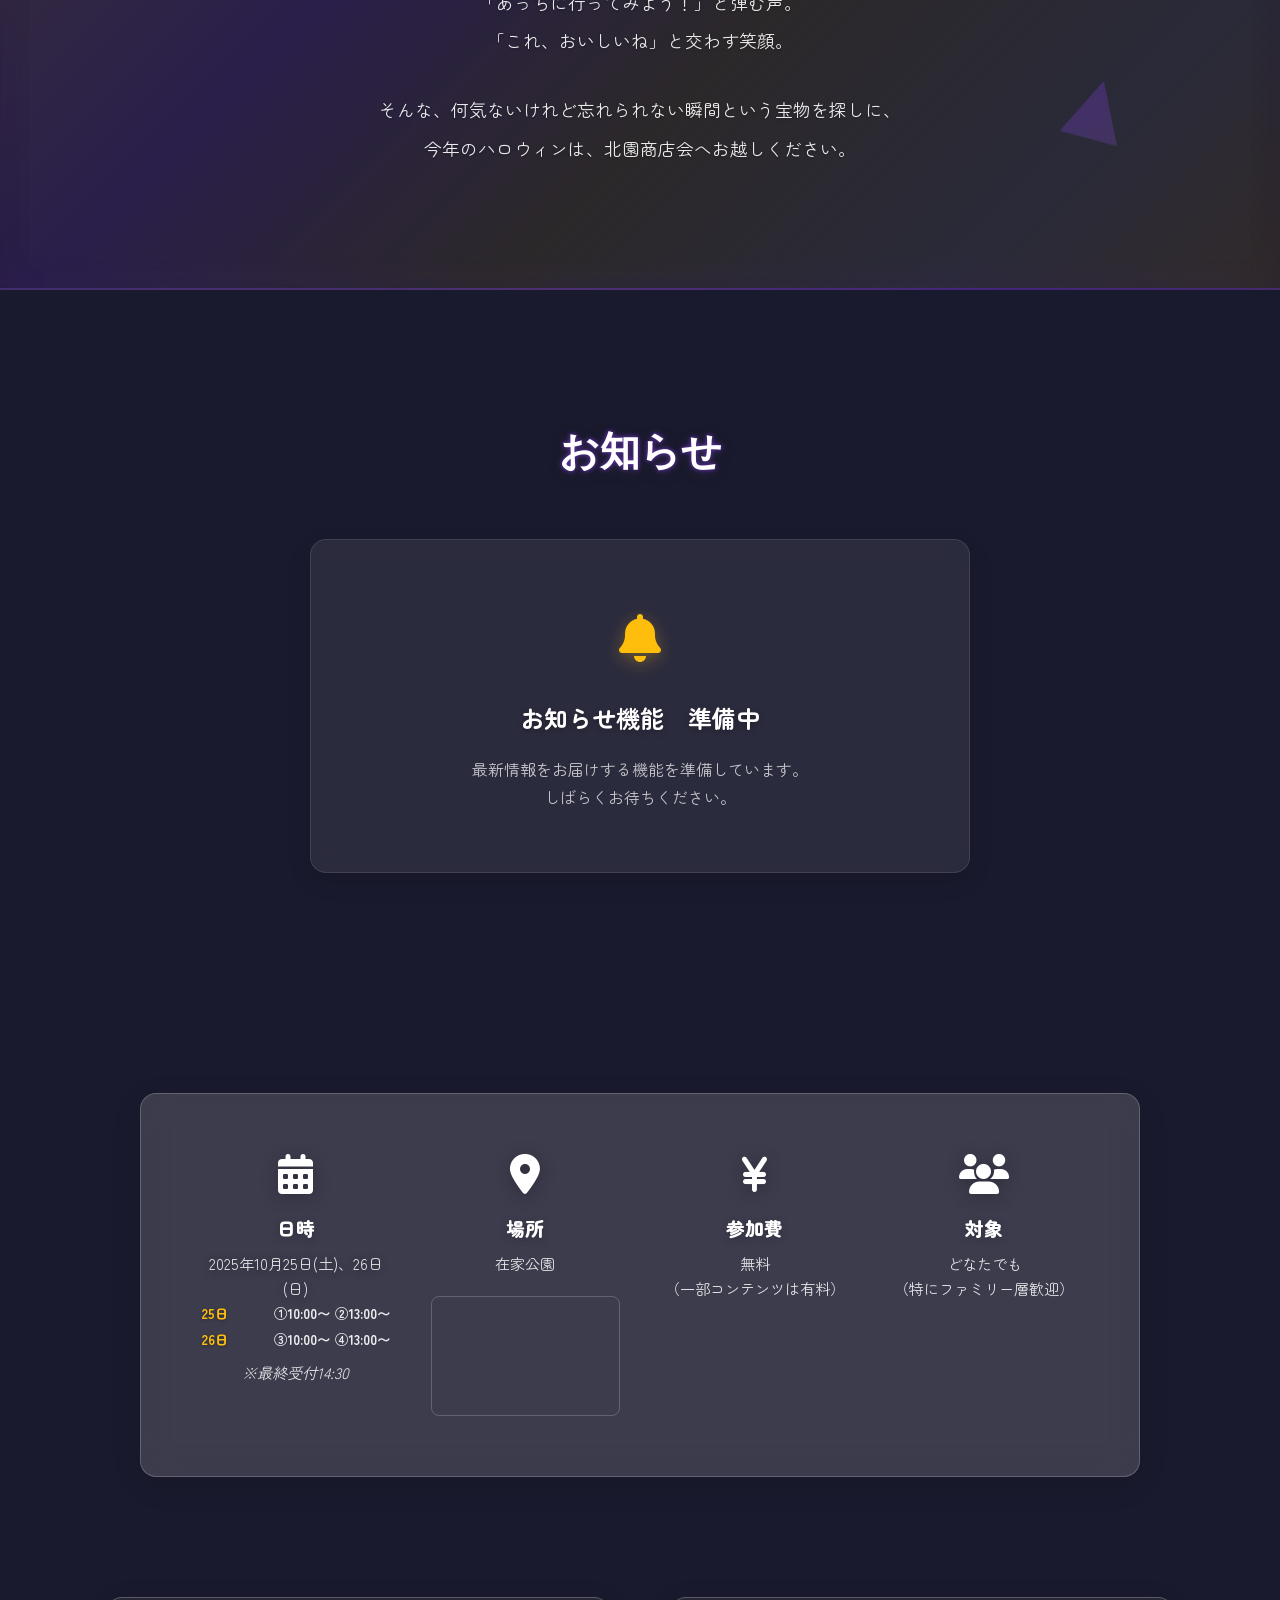
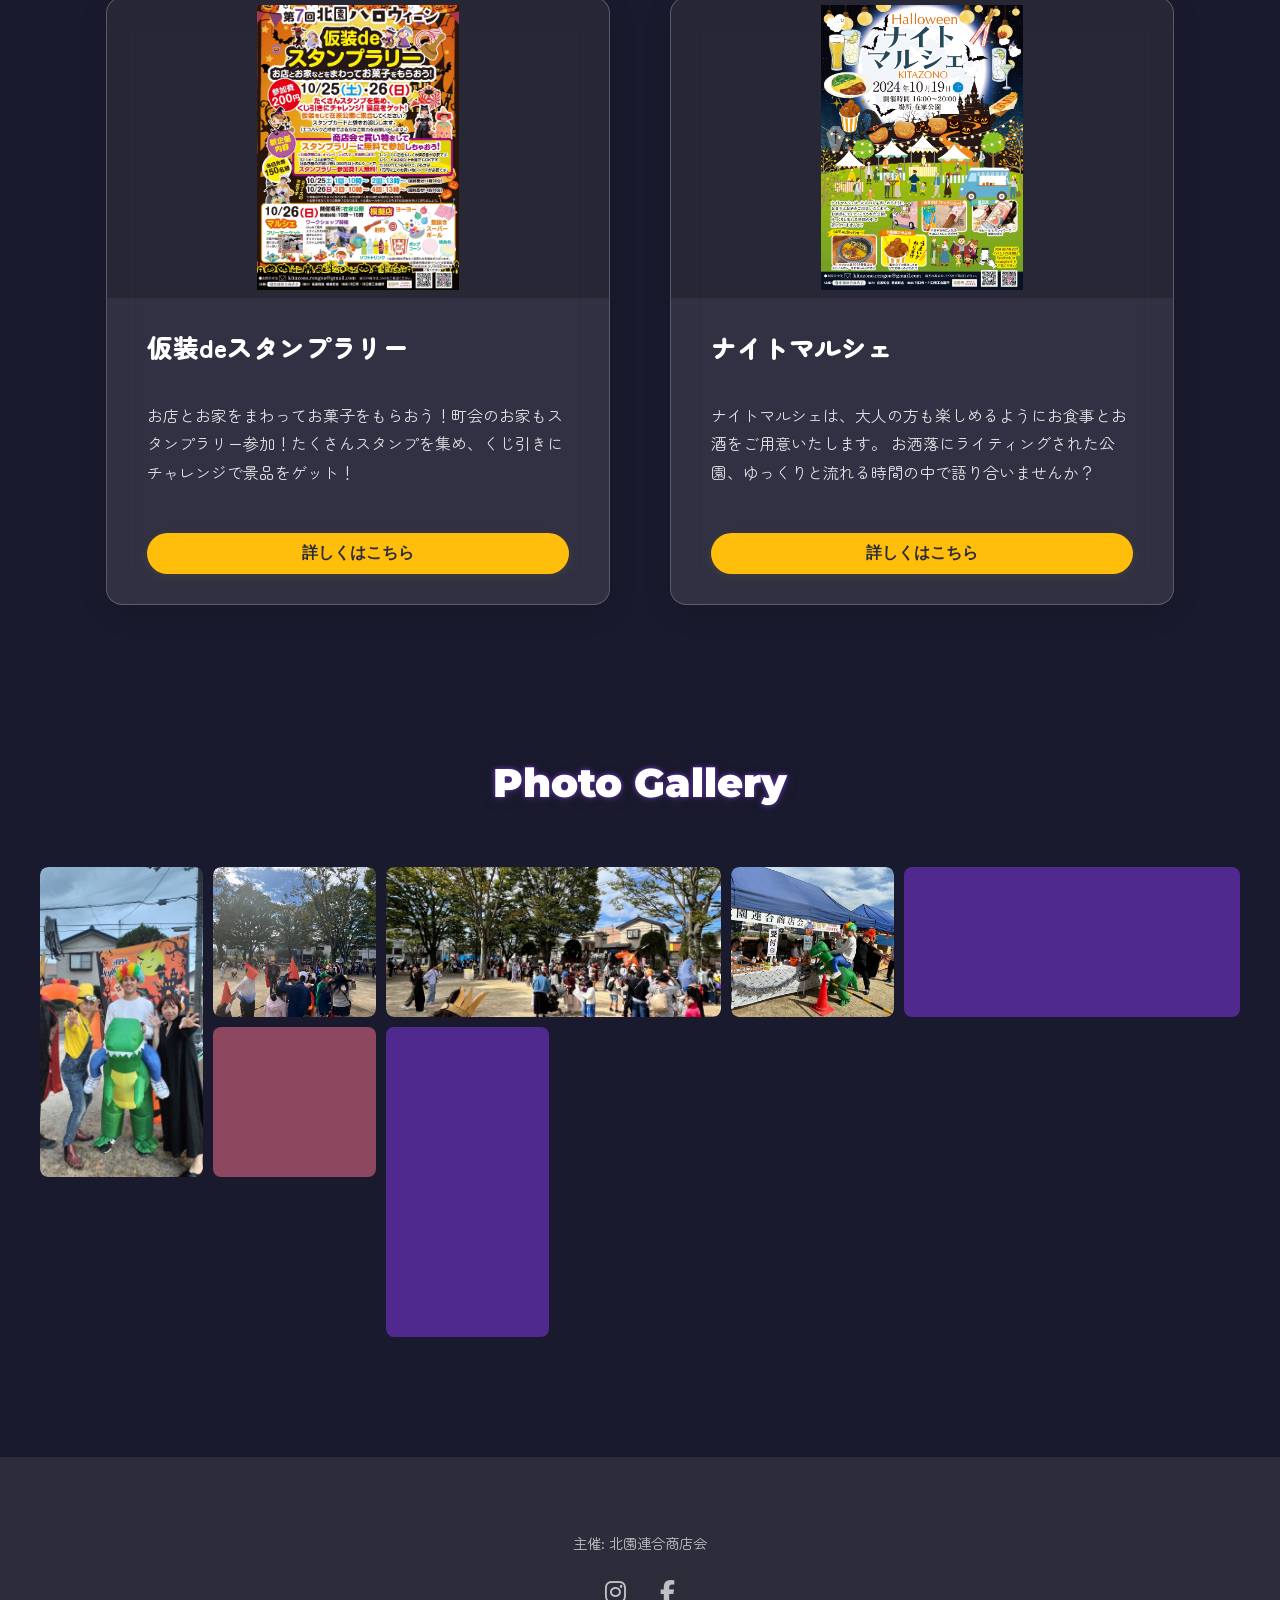
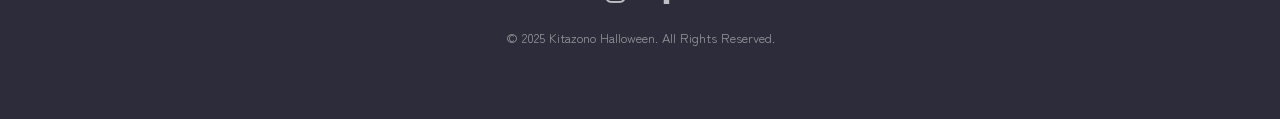
==== commit 9bc9162c: "070822差し替え" ====
--- a/index.html
+++ b/index.html
@@ -49,7 +49,7 @@
                 <div class="hero-main-content">
                     <!-- 日付表示 -->
                     <div class="hero-date-badge animate-fade-in-up animation-delay-200">
-                        <p class="text-white text-sm sm:text-base md:text-lg font-bold">2025.10.18 (土) 10.19 (日) </p>
+                        <p class="text-white text-sm sm:text-base md:text-lg font-bold">2025.10.25 (土) 10.26 (日) </p>
                     </div>
 
                     <!-- タイトルとキャッチコピーを統合したラッパー -->
@@ -136,7 +136,20 @@
                 <div class="overview-item">
                     <i class="fas fa-calendar-alt"></i>
                     <h3>日時</h3>
-                    <p>2025年10月18日(土)、19日(日)</p>
+                    <div class="event-dates-compact">
+                        <p class="main-dates">2025年10月25日(土)、26日(日)</p>
+                        <div class="schedule-compact">
+                            <div class="day-row">
+                                <span class="day-label">25日</span>
+                                <span class="times">①10:00〜 ②13:00〜</span>
+                            </div>
+                            <div class="day-row">
+                                <span class="day-label">26日</span>
+                                <span class="times">③10:00〜 ④13:00〜</span>
+                            </div>
+                        </div>
+                        <p class="reception-note">※最終受付14:30</p>
+                    </div>
                 </div>
                 <div class="overview-item">
                     <i class="fas fa-map-marker-alt"></i>
@@ -177,10 +190,10 @@
             </div>
             <div class="content-card stamp-rally">
                 <div class="content-image-wrapper">
-                    <img src="images/決定北園ハロウィン 2.jpg" alt="仮想deスタンプラリーチラシ" class="content-flyer" />
+                    <img src="images/決定北園ハロウィン2.jpg" alt="仮想deスタンプラリーチラシ" class="content-flyer" />
                 </div>
                 <div class="content-text">
-                    <h3>スタンプラリー</h3>
+                    <h3>仮装deスタンプラリー</h3>
                     <p>お店とお家をまわってお菓子をもらおう！町会のお家もスタンプラリー参加！たくさんスタンプを集め、くじ引きにチャレンジで景品をゲット！</p>
                     <button class="detail-button" data-modal="modal-stamp">詳しくはこちら</button>
                 </div>
@@ -220,9 +233,8 @@
             <div class="footer-content">
                 <p>主催: 北園連合商店会</p>
                 <div class="social-links">
-                    <a href="#"><i class="fab fa-twitter"></i></a>
-                    <a href="#"><i class="fab fa-instagram"></i></a>
-                    <a href="#"><i class="fab fa-facebook-f"></i></a>
+                    <a href="https://www.instagram.com/kitazonorengo_syoutenkai?igsh=eGl4NjRqMjJ4Znpo&utm_source=qr" target="_blank"><i class="fab fa-instagram"></i></a>
+                    <a href="https://www.facebook.com/share/17D2amrGgJ/?mibextid=wwXIfr" target="_blank"><i class="fab fa-facebook-f"></i></a>
                 </div>
                 <p class="copyright">&copy; 2025 Kitazono Halloween. All Rights Reserved.</p>
             </div>
@@ -234,7 +246,7 @@
     <div id="modal-stamp" class="modal">
         <div class="modal-content">
             <span class="modal-close">&times;</span>
-            <img src="images/決定北園ハロウィン 2.jpg" alt="仮想deスタンプラリーチラシ拡大" class="modal-flyer" />
+            <img src="images/決定北園ハロウィン2.jpg" alt="仮想deスタンプラリーチラシ拡大" class="modal-flyer" />
         </div>
     </div>
     <!-- モーダル（ナイトマルシェ） -->
--- a/css/style.css
+++ b/css/style.css
@@ -1244,6 +1244,51 @@
     font-weight: 400;
 }
 
+/* 日時セクションのコンパクト表示 */
+.event-dates-compact {
+    text-align: center;
+}
+
+.main-dates {
+    margin: 0 0 calc(var(--spacing-unit) * 1) 0;
+    font-size: 0.95rem;
+    font-weight: 700;
+    color: var(--color-white);
+    text-shadow: 0 2px 6px rgba(44, 44, 58, 0.6);
+}
+
+.schedule-compact {
+    margin-bottom: calc(var(--spacing-unit) * 0.8);
+}
+
+.day-row {
+    display: flex;
+    justify-content: space-between;
+    align-items: center;
+    padding: calc(var(--spacing-unit) * 0.3) 0;
+    font-size: 0.85rem;
+}
+
+.day-label {
+    color: var(--color-secondary);
+    font-weight: 700;
+    text-shadow: 0 1px 3px rgba(0, 0, 0, 0.3);
+    min-width: 40px;
+    text-align: left;
+}
+
+.times {
+    color: rgba(255, 255, 255, 0.9);
+    font-weight: 600;
+}
+
+.reception-note {
+    margin: 0;
+    font-size: 0.72rem;
+    color: rgba(255, 255, 255, 0.65);
+    font-style: italic;
+}
+
 .map-container {
     width: 100%;
     height: 120px;
@@ -1674,6 +1719,32 @@
         line-height: 1.6;
     }
     
+    /* 日時セクションのモバイル対応 */
+    .main-dates {
+        font-size: clamp(0.85rem, 3.5vw, 0.95rem);
+    }
+    
+    .day-row {
+        font-size: clamp(0.75rem, 3vw, 0.85rem);
+        flex-direction: column;
+        align-items: center;
+        gap: calc(var(--spacing-unit) * 0.3);
+        text-align: center;
+    }
+    
+    .day-label {
+        font-size: clamp(0.75rem, 3vw, 0.85rem);
+        min-width: auto;
+    }
+    
+    .times {
+        font-size: clamp(0.7rem, 2.8vw, 0.8rem);
+    }
+    
+    .reception-note {
+        font-size: clamp(0.65rem, 2.5vw, 0.72rem);
+    }
+    
     .map-container {
         height: 180px;
         margin-top: calc(var(--spacing-unit) * 2);
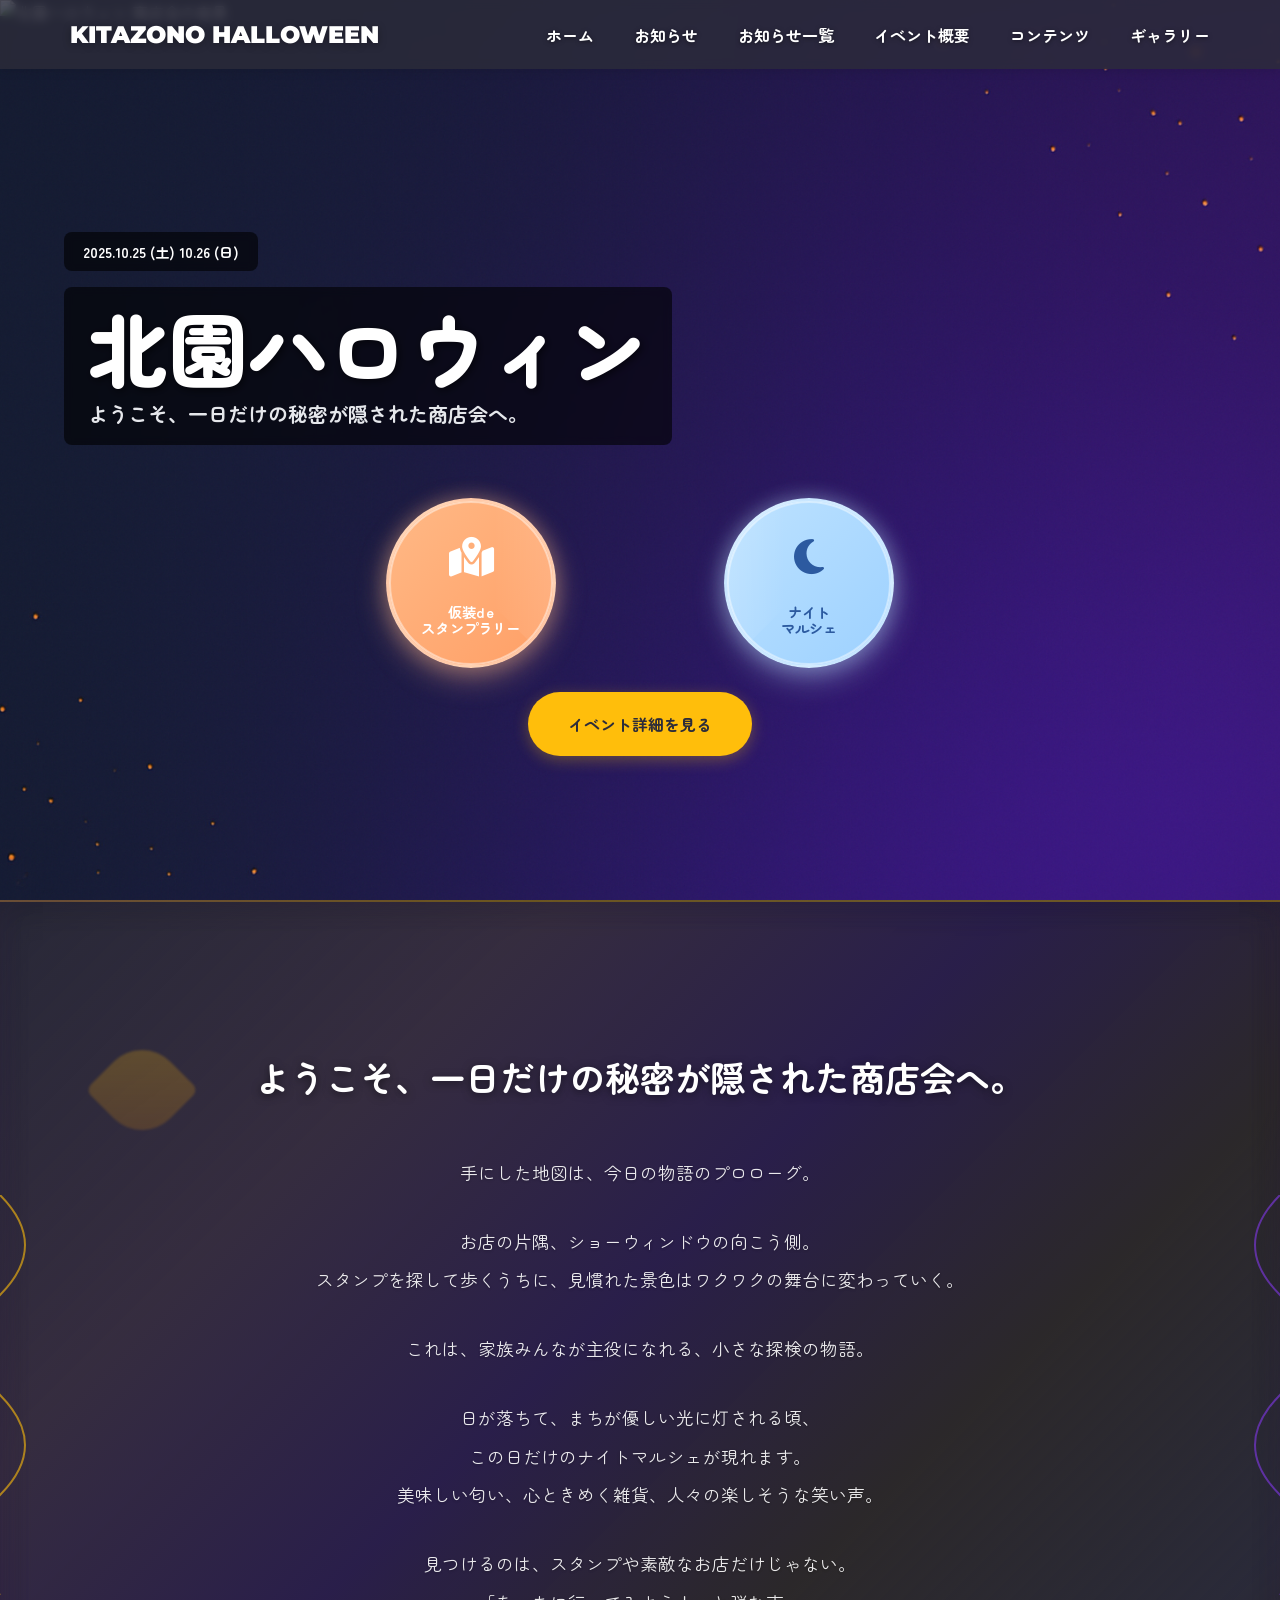
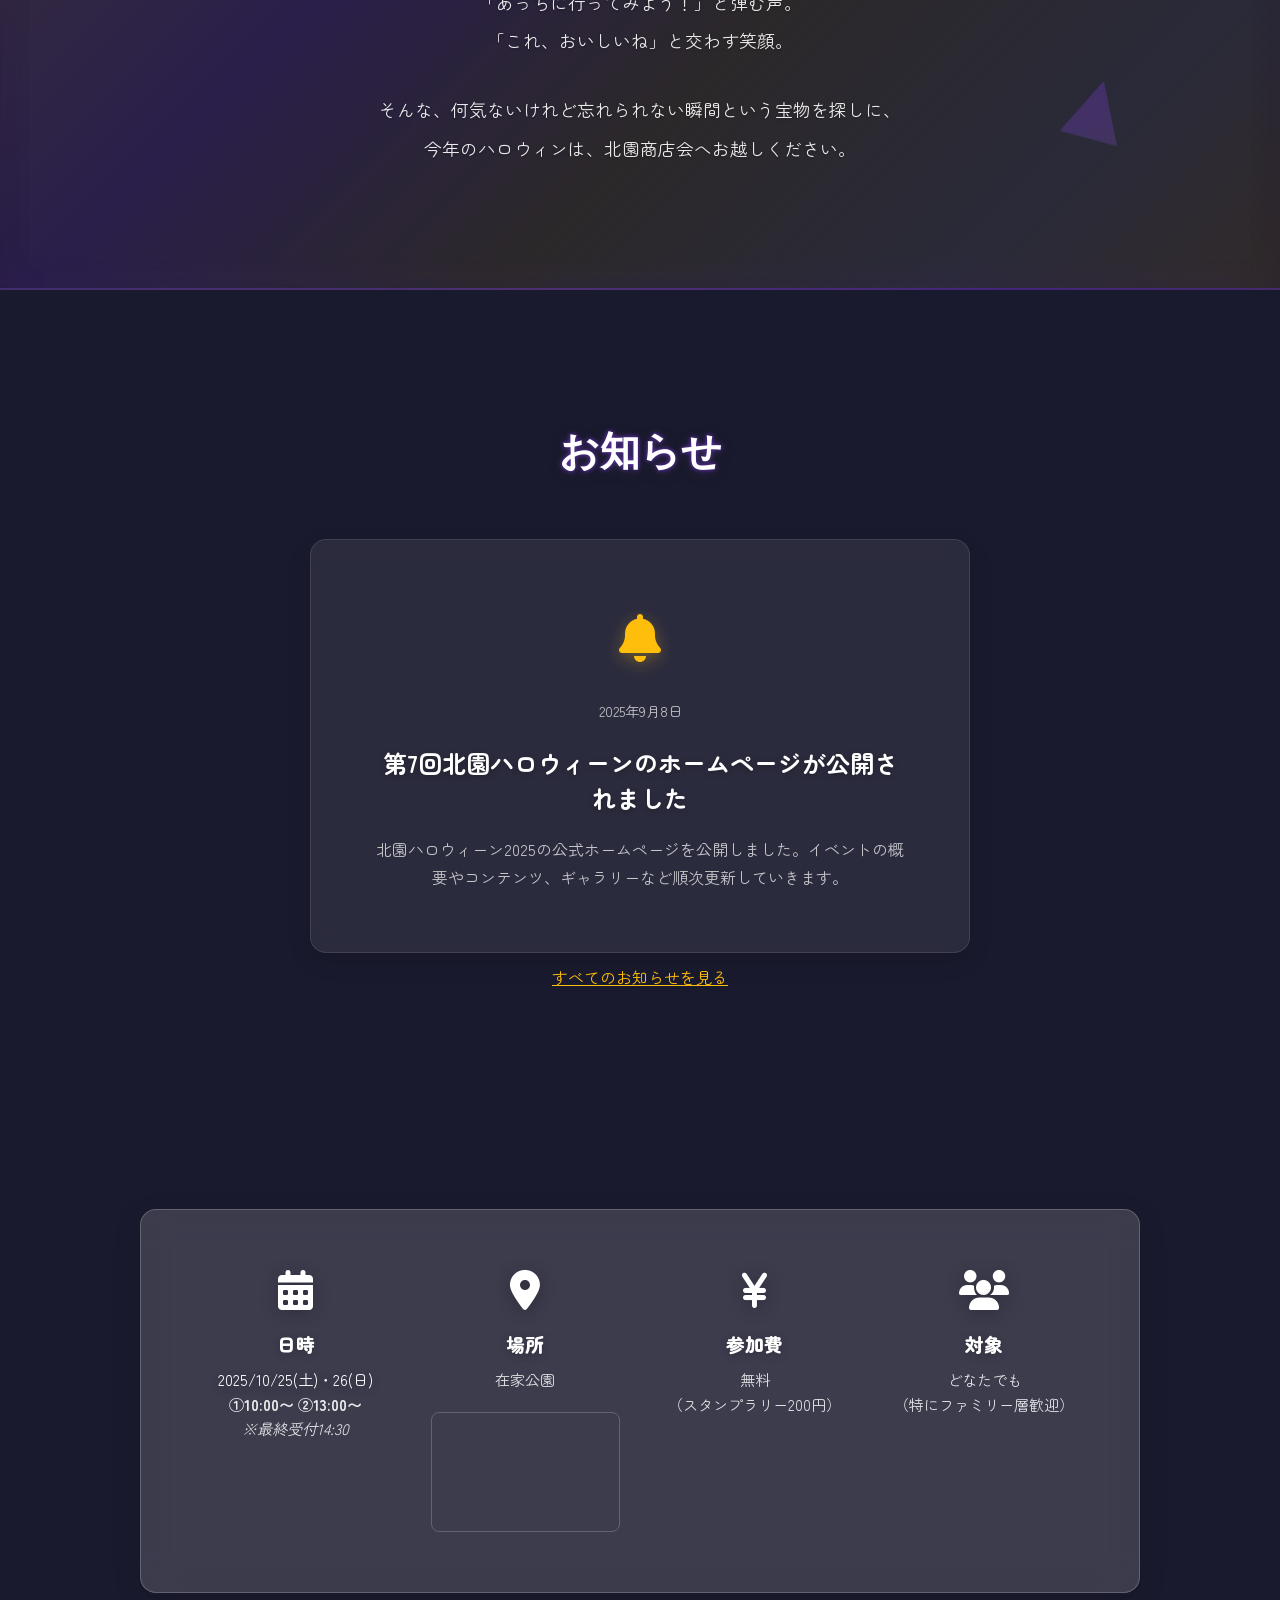
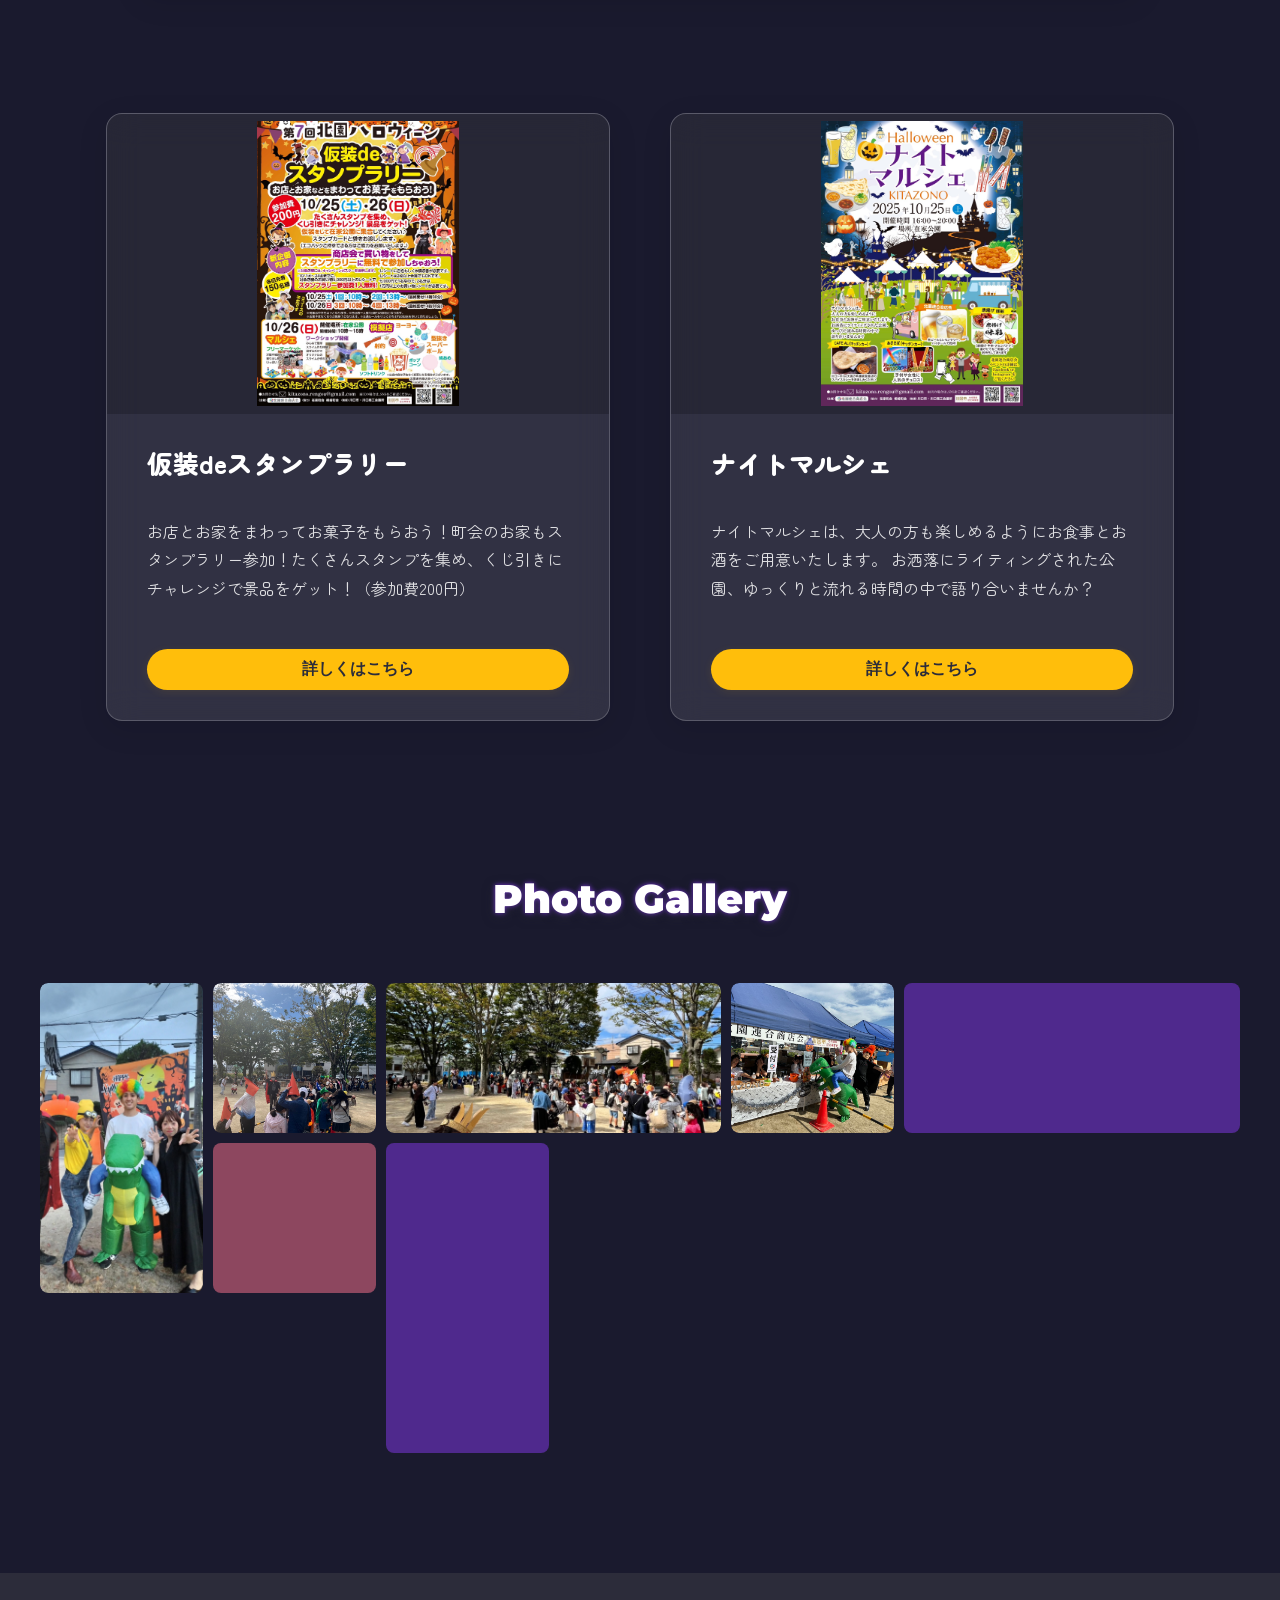
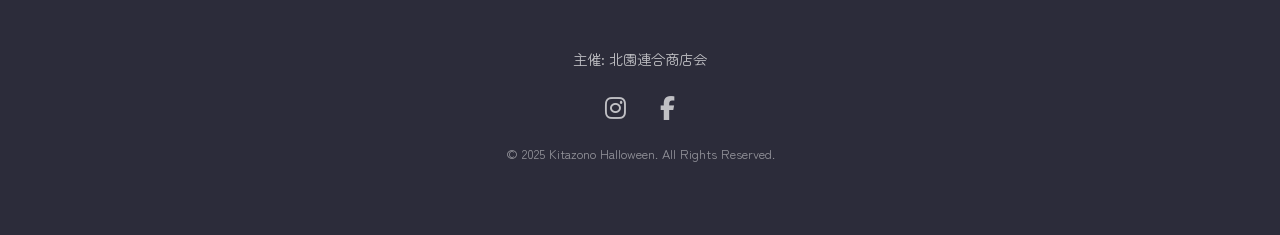
==== commit 392f3fab: "お知らせ" ====
--- a/index.html
+++ b/index.html
@@ -4,6 +4,28 @@
     <meta charset="UTF-8">
     <meta name="viewport" content="width=device-width, initial-scale=1.0">
     <title>The 7th Kitazono Halloween - 北園商店会ハロウィンイベント</title>
+    
+    <!-- Meta Description -->
+    <meta name="description" content="2025年10月25日(土)・26日(日)開催！北園商店会ハロウィンイベント。仮装deスタンプラリーでお菓子をもらおう！17:00からはナイトマルシェも開催。ファミリーで楽しめるハロウィンイベントです。">
+    
+    <!-- OGP (Open Graph Protocol) -->
+    <meta property="og:title" content="The 7th Kitazono Halloween - 北園商店会ハロウィンイベント">
+    <meta property="og:description" content="2025年10月25日(土)・26日(日)開催！北園商店会ハロウィンイベント。仮装deスタンプラリーでお菓子をもらおう！17:00からはナイトマルシェも開催。ファミリーで楽しめるハロウィンイベントです。">
+    <meta property="og:image" content="images/helosection.png">
+    <meta property="og:url" content="">
+    <meta property="og:type" content="website">
+    <meta property="og:site_name" content="北園商店会ハロウィンイベント">
+    
+    <!-- Twitter Card -->
+    <meta name="twitter:card" content="summary_large_image">
+    <meta name="twitter:title" content="The 7th Kitazono Halloween - 北園商店会ハロウィンイベント">
+    <meta name="twitter:description" content="2025年10月25日(土)・26日(日)開催！北園商店会ハロウィンイベント。仮装deスタンプラリーでお菓子をもらおう！17:00からはナイトマルシェも開催。ファミリーで楽しめるハロウィンイベントです。">
+    <meta name="twitter:image" content="images/helosection.png">
+    
+    <!-- Favicon -->
+    <link rel="icon" type="image/png" href="images/logo.png?v=2">
+    <link rel="apple-touch-icon" href="images/logo.png?v=2">
+    
     <link rel="stylesheet" href="https://cdnjs.cloudflare.com/ajax/libs/font-awesome/6.4.0/css/all.min.css">
     <link rel="stylesheet" href="css/style.css">
 </head>
@@ -18,6 +40,7 @@
             <ul class="navbar-menu">
                 <li><a href="#hero">ホーム</a></li>
                 <li><a href="#news">お知らせ</a></li>
+                <li><a href="news.html">お知らせ一覧</a></li>
                 <li><a href="#overview">イベント概要</a></li>
                 <li><a href="#contents">コンテンツ</a></li>
                 <li><a href="#gallery">ギャラリー</a></li>
@@ -113,15 +136,18 @@
             <div class="container">
                 <h2 class="section-title">お知らせ</h2>
                 <div class="news-content">
-                    <div class="news-placeholder">
-                        <div class="news-icon">
-                            <i class="fas fa-bell"></i>
+                    <a class="news-link" href="news/2025-09-08-site-open.html">
+                        <div class="news-placeholder">
+                            <div class="news-icon">
+                                <i class="fas fa-bell"></i>
+                            </div>
+                            <p class="news-meta">2025年9月8日</p>
+                            <h3 class="news-placeholder-title">第7回北園ハロウィーンのホームページが公開されました</h3>
+                            <p class="news-placeholder-text">北園ハロウィーン2025の公式ホームページを公開しました。イベントの概要やコンテンツ、ギャラリーなど順次更新していきます。</p>
                         </div>
-                        <h3 class="news-placeholder-title">お知らせ機能　準備中</h3>
-                        <p class="news-placeholder-text">
-                            最新情報をお届けする機能を準備しています。<br>
-                            しばらくお待ちください。
-                        </p>
+                    </a>
+                    <div class="news-actions">
+                        <a class="news-all-link" href="news.html">すべてのお知らせを見る</a>
                     </div>
                 </div>
             </div>
@@ -136,18 +162,13 @@
                 <div class="overview-item">
                     <i class="fas fa-calendar-alt"></i>
                     <h3>日時</h3>
-                    <div class="event-dates-compact">
-                        <p class="main-dates">2025年10月25日(土)、26日(日)</p>
-                        <div class="schedule-compact">
-                            <div class="day-row">
-                                <span class="day-label">25日</span>
-                                <span class="times">①10:00〜 ②13:00〜</span>
-                            </div>
-                            <div class="day-row">
-                                <span class="day-label">26日</span>
-                                <span class="times">③10:00〜 ④13:00〜</span>
-                            </div>
-                        </div>
+                    <div class="event-dates-simple">
+                        <p class="dates-inline">
+                            <span class="date-range">2025/10/25(土)・26(日)</span>
+                        </p>
+                        <p class="times-inline">
+                            <span class="times-inline">①10:00〜 ②13:00〜</span>
+                        </p>
                         <p class="reception-note">※最終受付14:30</p>
                     </div>
                 </div>
@@ -170,7 +191,7 @@
                 <div class="overview-item">
                     <i class="fas fa-yen-sign"></i>
                     <h3>参加費</h3>
-                    <p>無料<br>（一部コンテンツは有料）</p>
+                    <p>無料<br>（スタンプラリー200円）</p>
                 </div>
                 <div class="overview-item">
                     <i class="fas fa-users"></i>
@@ -194,13 +215,13 @@
                 </div>
                 <div class="content-text">
                     <h3>仮装deスタンプラリー</h3>
-                    <p>お店とお家をまわってお菓子をもらおう！町会のお家もスタンプラリー参加！たくさんスタンプを集め、くじ引きにチャレンジで景品をゲット！</p>
+                    <p>お店とお家をまわってお菓子をもらおう！町会のお家もスタンプラリー参加！たくさんスタンプを集め、くじ引きにチャレンジで景品をゲット！（参加費200円）</p>
                     <button class="detail-button" data-modal="modal-stamp">詳しくはこちら</button>
                 </div>
             </div>
             <div class="content-card night-marche">
                 <div class="content-image-wrapper">
-                    <img src="images/決定ナイトマルシェ (1).jpg" alt="ナイトマルシェチラシ" class="content-flyer" />
+                    <img src="images/@nightmarche2025.jpg" alt="ナイトマルシェチラシ" class="content-flyer" />
                 </div>
                 <div class="content-text">
                     <h3>ナイトマルシェ</h3>
@@ -253,7 +274,7 @@
     <div id="modal-marche" class="modal">
         <div class="modal-content">
             <span class="modal-close">&times;</span>
-            <img src="images/決定ナイトマルシェ (1).jpg" alt="ナイトマルシェチラシ拡大" class="modal-flyer" />
+            <img src="images/@nightmarche2025.jpg" alt="ナイトマルシェチラシ拡大" class="modal-flyer" />
         </div>
     </div>
     
--- a/css/style.css
+++ b/css/style.css
@@ -458,12 +458,14 @@
 /* モバイル（480px以下） */
 @media (max-width: 480px) {
     .hero-container {
-        padding: 3rem 1.5rem; /* パディングを調整 */
+        /* ヘッダーと重ならないように上の余白を増やす */
+        padding: 10rem 1.5rem 2.5rem; 
     }
     
     .hero-main-content {
-        align-items: center; /* 中央揃え */
-        text-align: center;
+        align-items: flex-start; /* 左揃え（スマホのみ） */
+        justify-content: flex-start; /* 上寄せ（スマホのみ） */
+        text-align: left; /* 左揃え（スマホのみ） */
     }
     
     .hero-main-title {
@@ -500,12 +502,13 @@
 /* タブレット（481px - 768px） */
 @media (min-width: 481px) and (max-width: 768px) {
     .hero-container {
-        padding: 4.5rem 2rem; /* パディングを調整 */
+        padding: 8rem 2rem; /* パディングを調整 */
     }
     
     .hero-main-content {
-        align-items: center; /* 中央揃え */
-        text-align: center;
+        align-items: flex-start; /* 左配置 */
+        justify-content: flex-start; /* 上寄せ */
+        text-align: left;    /* テキストは左揃え */
     }
     
     .hero-main-title {
@@ -515,6 +518,7 @@
     
     .hero-text-group {
         padding: 1rem 1.2rem;
+        text-align: left; /* 左揃え */
     }
     
     .hero-badges-wrapper {
@@ -779,7 +783,7 @@
     }
 }
 
-/* Desktop Hero */
+/* Desktop Hero (small PC widths) */
 @media (min-width: 1024px) and (max-width: 1439px) {
     .hero-title {
         font-size: clamp(3.5rem, 6vw, 5rem);
@@ -791,6 +795,13 @@
     
     .feature-badges-container {
         top: 69%;
+    }
+
+    /* Ensure circular badges are large enough so text doesn't overflow
+       around ~1270px viewport widths */
+    .feature-badge {
+        width: 170px;
+        height: 170px;
     }
 }
 
@@ -1190,6 +1201,47 @@
     opacity: 0.9;
 }
 
+/* Make news cards clickable without losing color */
+.news-link {
+  display: block;
+  text-decoration: none;
+  color: inherit;
+}
+
+/* News list page layout */
+.news-list {
+  max-width: 900px;
+  margin: 0 auto;
+  display: flex;
+  flex-direction: column;
+  gap: calc(var(--spacing-unit) * 3);
+}
+
+.news-list .news-placeholder {
+  text-align: left;
+}
+
+.news-list .news-placeholder-title {
+  margin-bottom: 8px;
+}
+
+/* News meta/date and actions */
+.news-meta {
+  margin: 0 0 8px 0;
+  color: rgba(255, 255, 255, 0.7);
+  font-size: 0.9rem;
+}
+
+.news-actions {
+  text-align: center;
+  margin-top: 12px;
+}
+
+.news-all-link {
+  color: var(--color-secondary);
+  text-decoration: underline;
+}
+
 
 /* === 5.2. Event Overview Section === */
 #overview {
@@ -1302,6 +1354,30 @@
     width: 100%;
     height: 100%;
     border: none;
+}
+
+/* 日時セクション（シンプル表示） */
+.event-dates-simple {
+    text-align: center;
+}
+.dates-inline {
+    display: inline-flex;
+    gap: 0.75em;
+    align-items: center;
+    justify-content: center;
+    flex-wrap: wrap;
+    margin: 0 0 calc(var(--spacing-unit) * 0.8) 0;
+    font-weight: 700;
+}
+.date-range {
+    color: var(--color-white);
+    font-size: 0.95rem;
+    text-shadow: 0 2px 6px rgba(44, 44, 58, 0.6);
+}
+.times-inline {
+    color: rgba(255, 255, 255, 0.9);
+    font-size: 0.95rem;
+    font-weight: 700;
 }
 
 /* === 5.3. Main Contents Section === */
@@ -1595,6 +1671,22 @@
         grid-auto-rows: 180px;
         gap: calc(var(--spacing-unit) * 1.5);
     }
+
+    /* Event dates: show 25日/26日 side-by-side */
+    .event-dates-compact .schedule-compact {
+        display: flex;
+        justify-content: center;
+        align-items: flex-start;
+        gap: calc(var(--spacing-unit) * 1.5);
+    }
+    .event-dates-compact .day-row {
+        /* Keep label and time stacked within each column */
+        flex-direction: column;
+        align-items: center;
+        text-align: center;
+        width: 48%;
+        box-sizing: border-box;
+    }
 }
 
 /* Mobile Responsive */
@@ -1724,12 +1816,21 @@
         font-size: clamp(0.85rem, 3.5vw, 0.95rem);
     }
     
+    /* 25日/26日を横並びにする */
+    .event-dates-compact .schedule-compact {
+        display: flex;
+        justify-content: space-between;
+        align-items: flex-start;
+        gap: calc(var(--spacing-unit) * 1);
+    }
     .day-row {
         font-size: clamp(0.75rem, 3vw, 0.85rem);
         flex-direction: column;
         align-items: center;
         gap: calc(var(--spacing-unit) * 0.3);
         text-align: center;
+        width: 48%;
+        box-sizing: border-box;
     }
     
     .day-label {
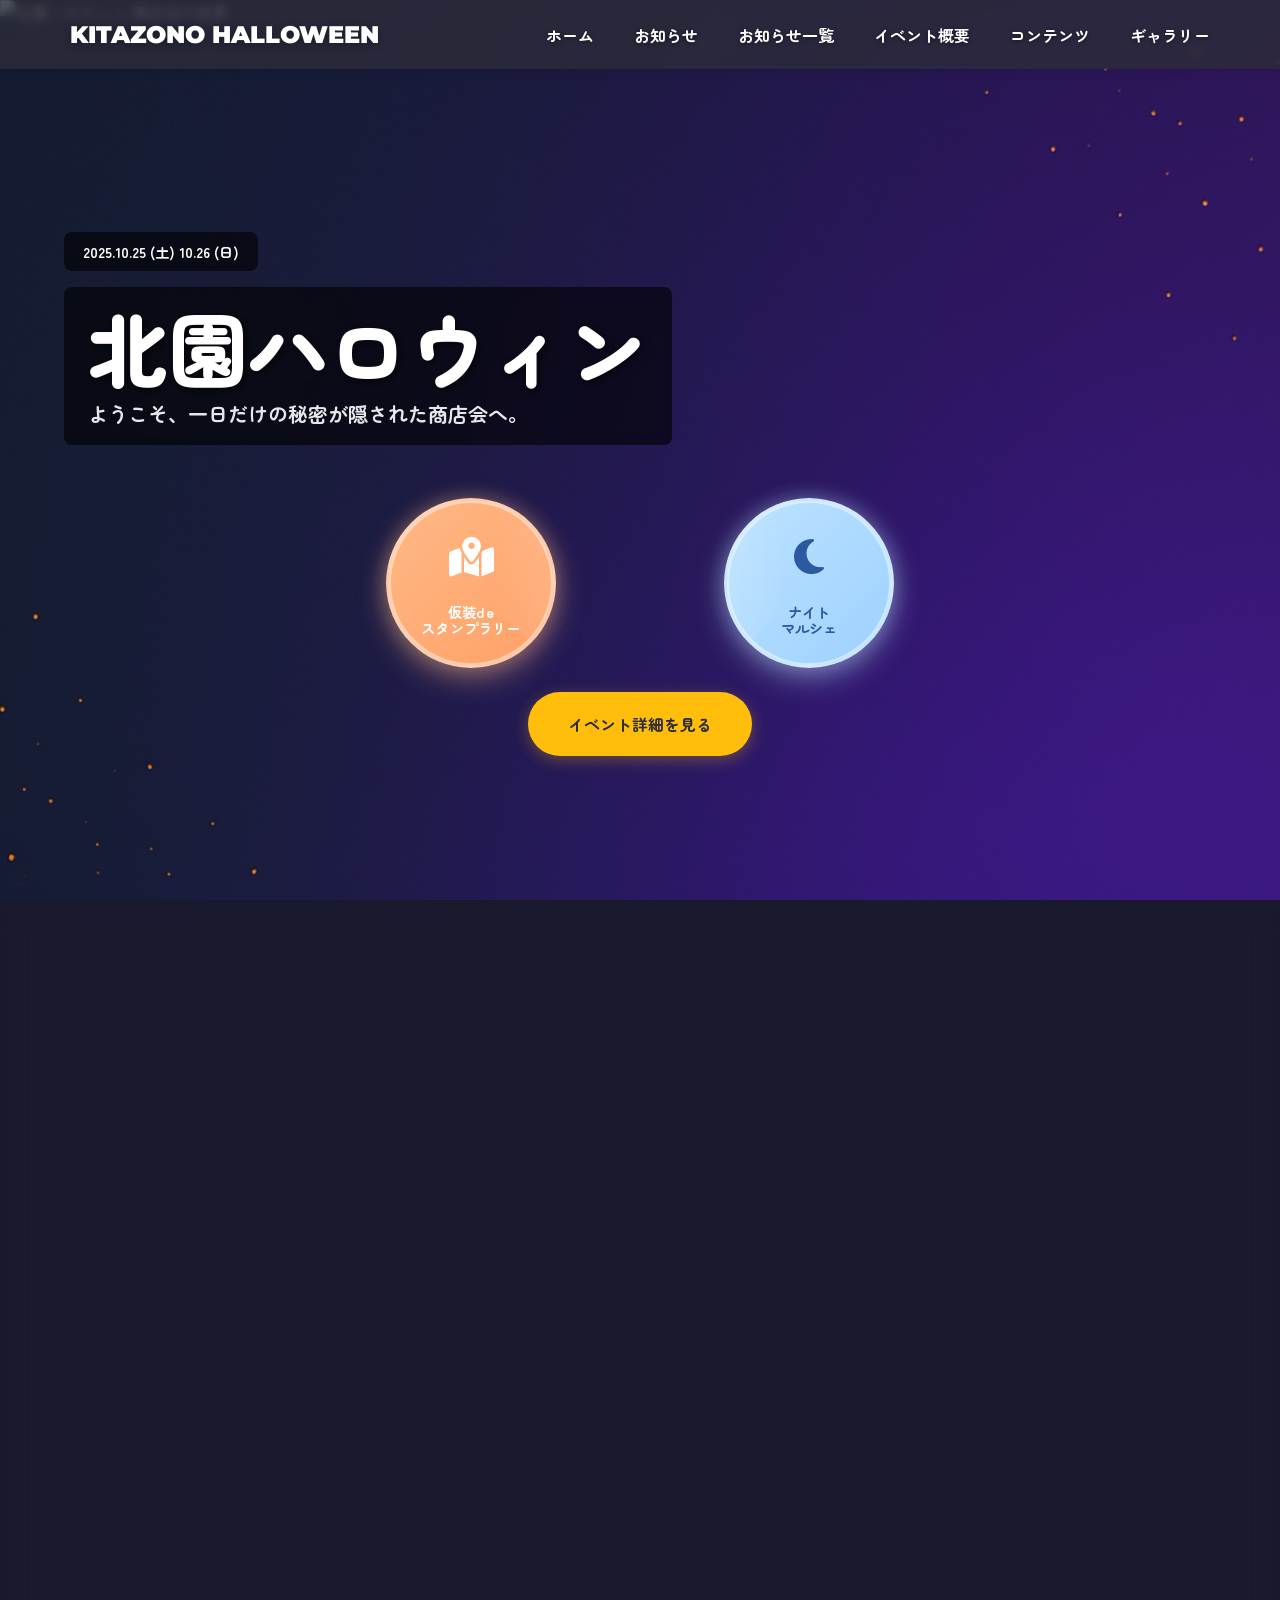
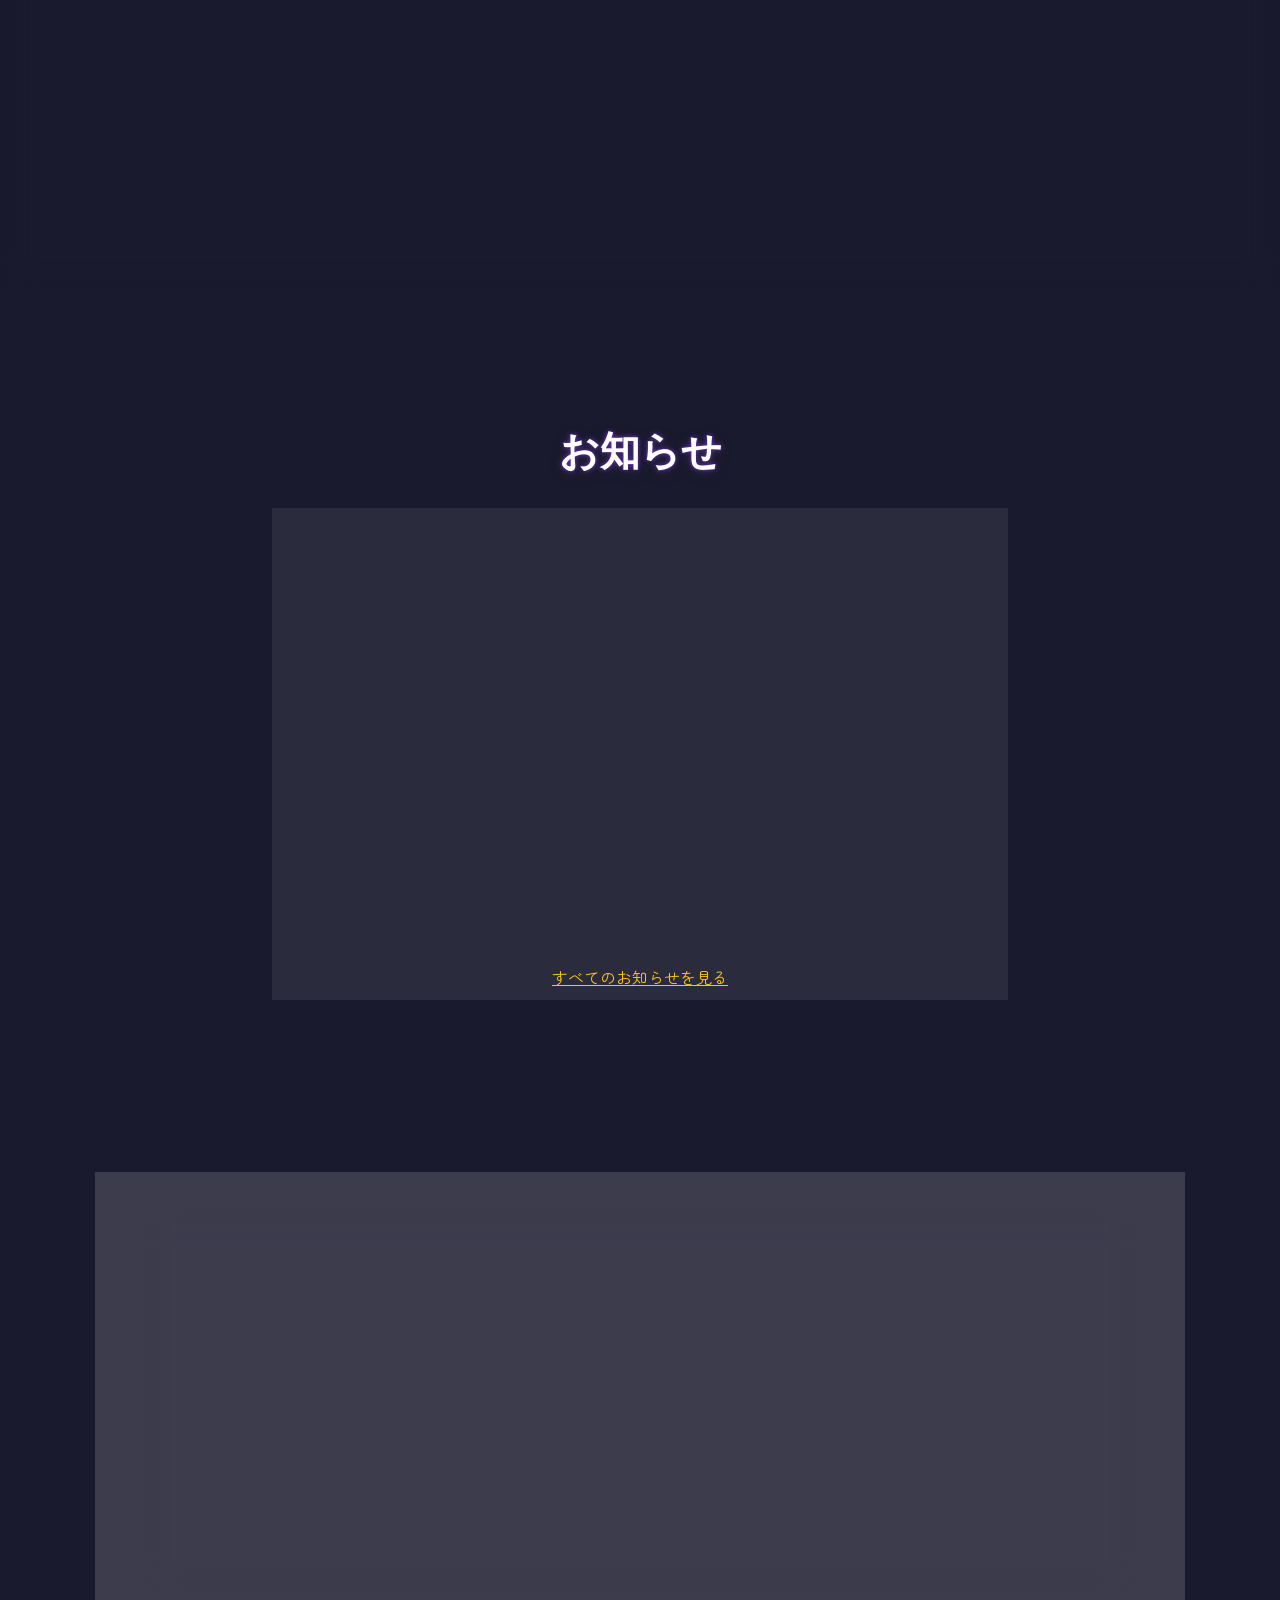
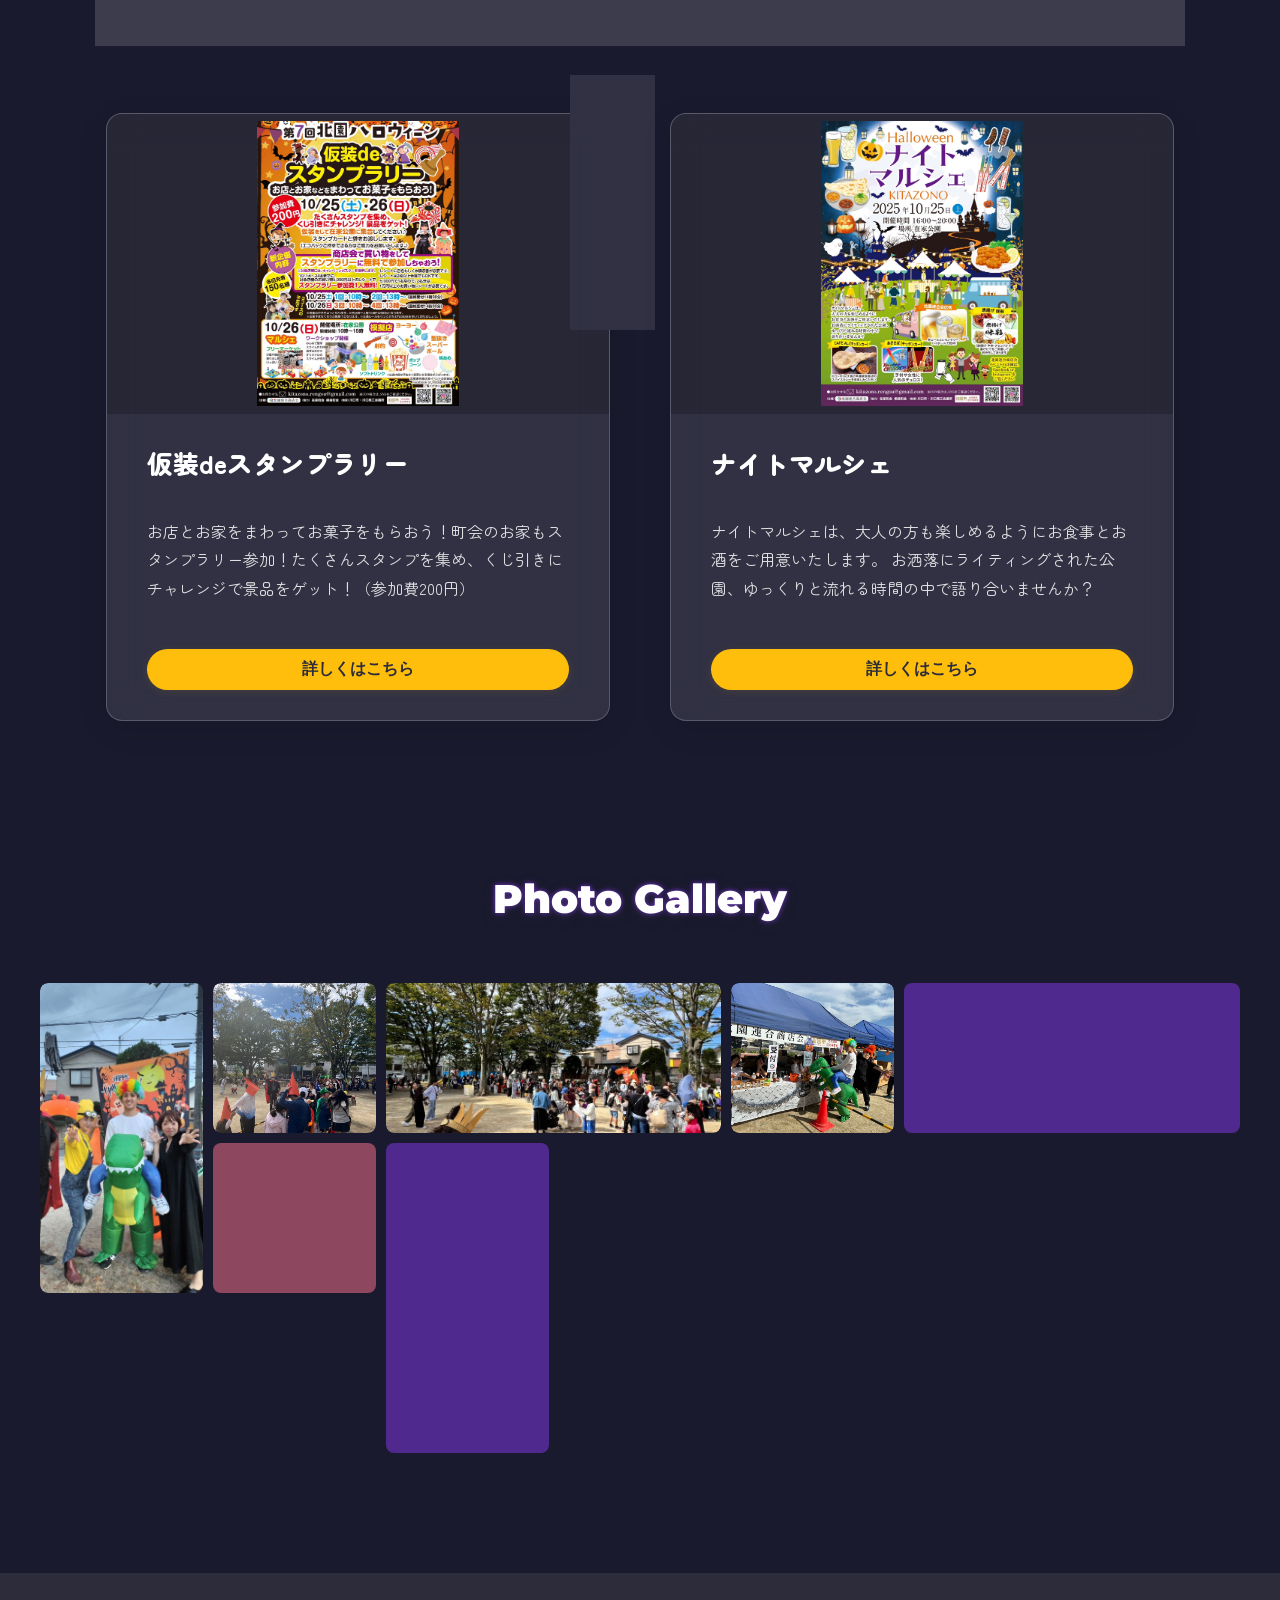
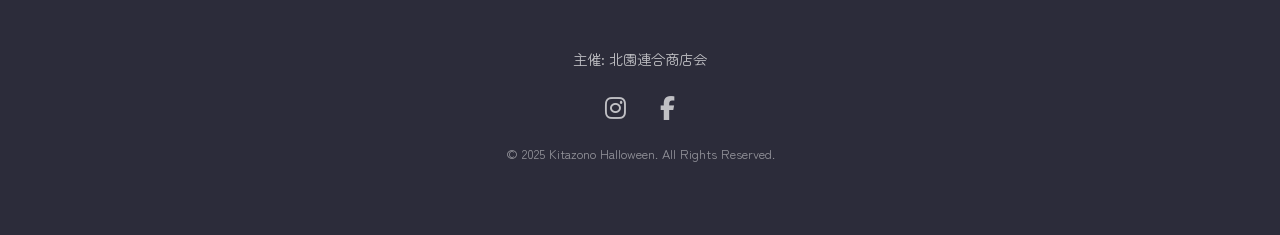
==== commit 90f59ee1: "“変更内容“" ====
--- a/index.html
+++ b/index.html
@@ -191,7 +191,7 @@
                 <div class="overview-item">
                     <i class="fas fa-yen-sign"></i>
                     <h3>参加費</h3>
-                    <p>無料<br>（スタンプラリー200円）</p>
+                    <p>スタンプラリー200円</p>
                 </div>
                 <div class="overview-item">
                     <i class="fas fa-users"></i>
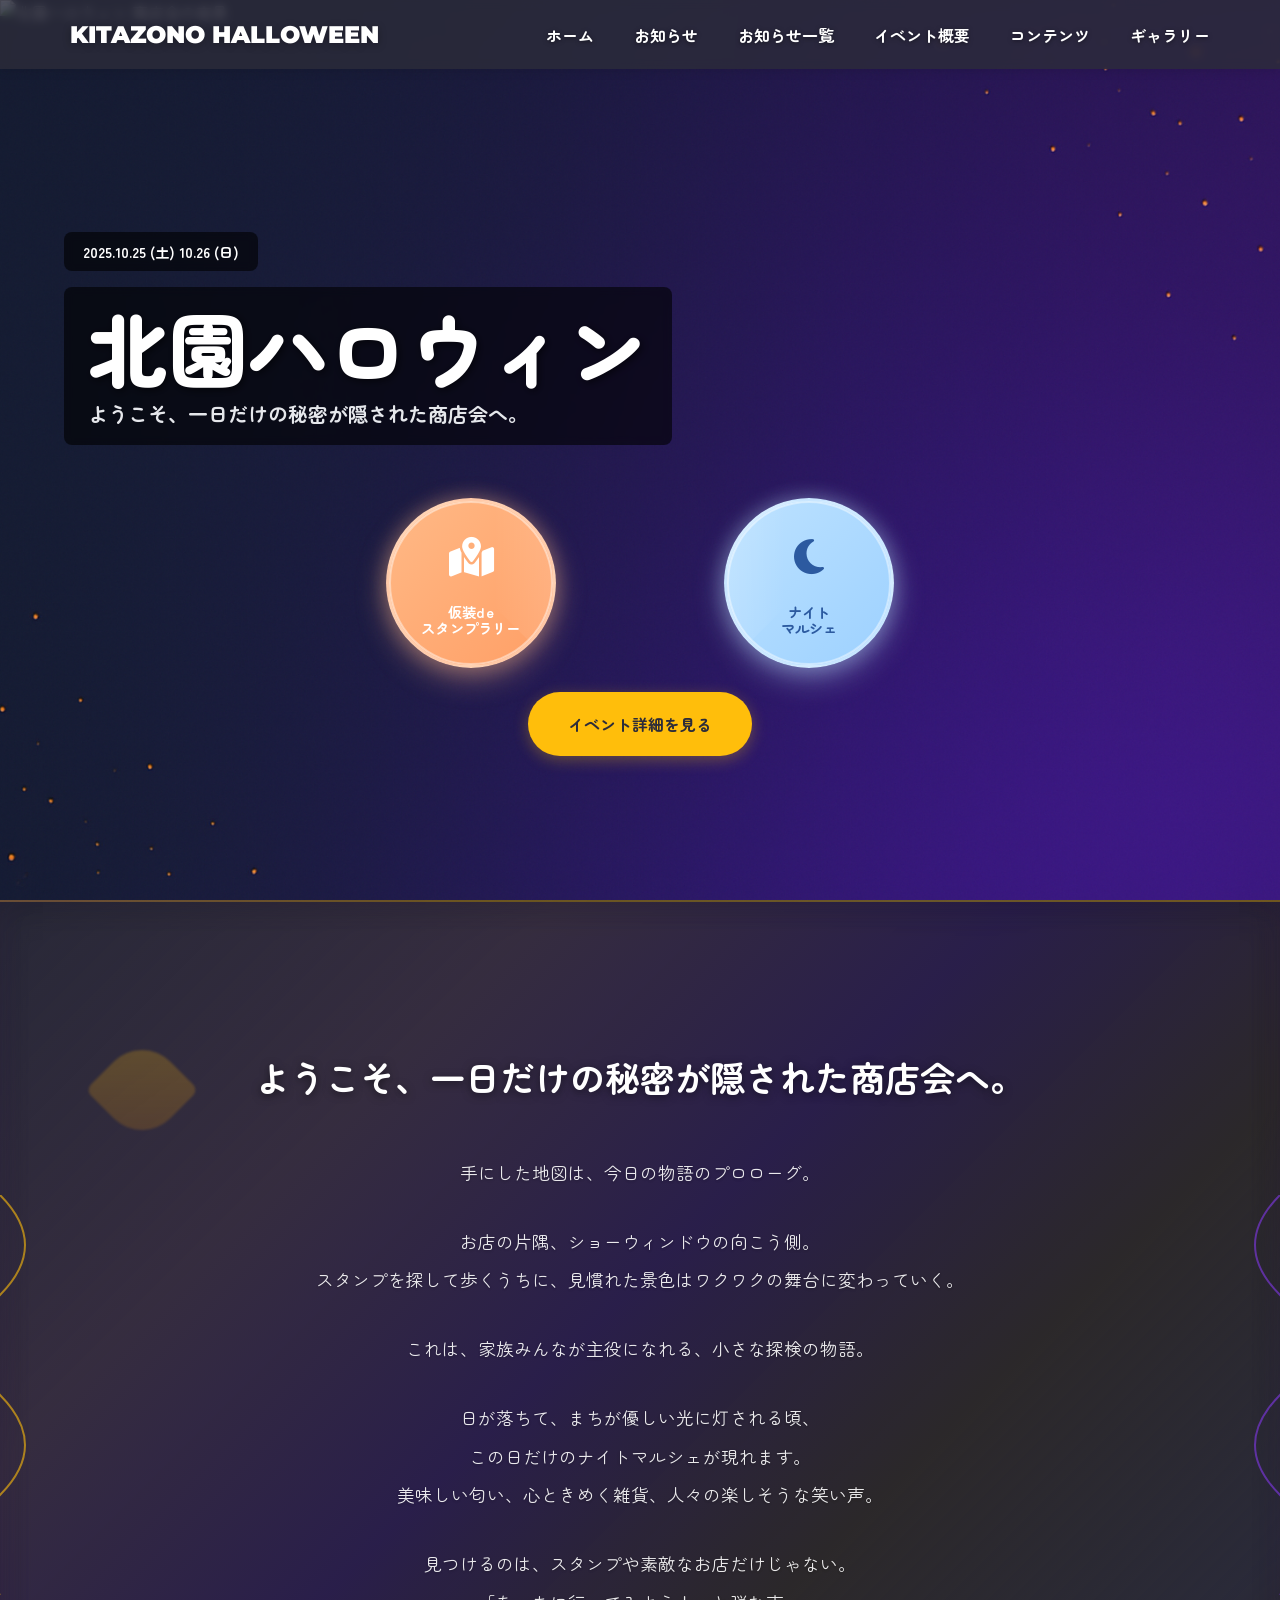
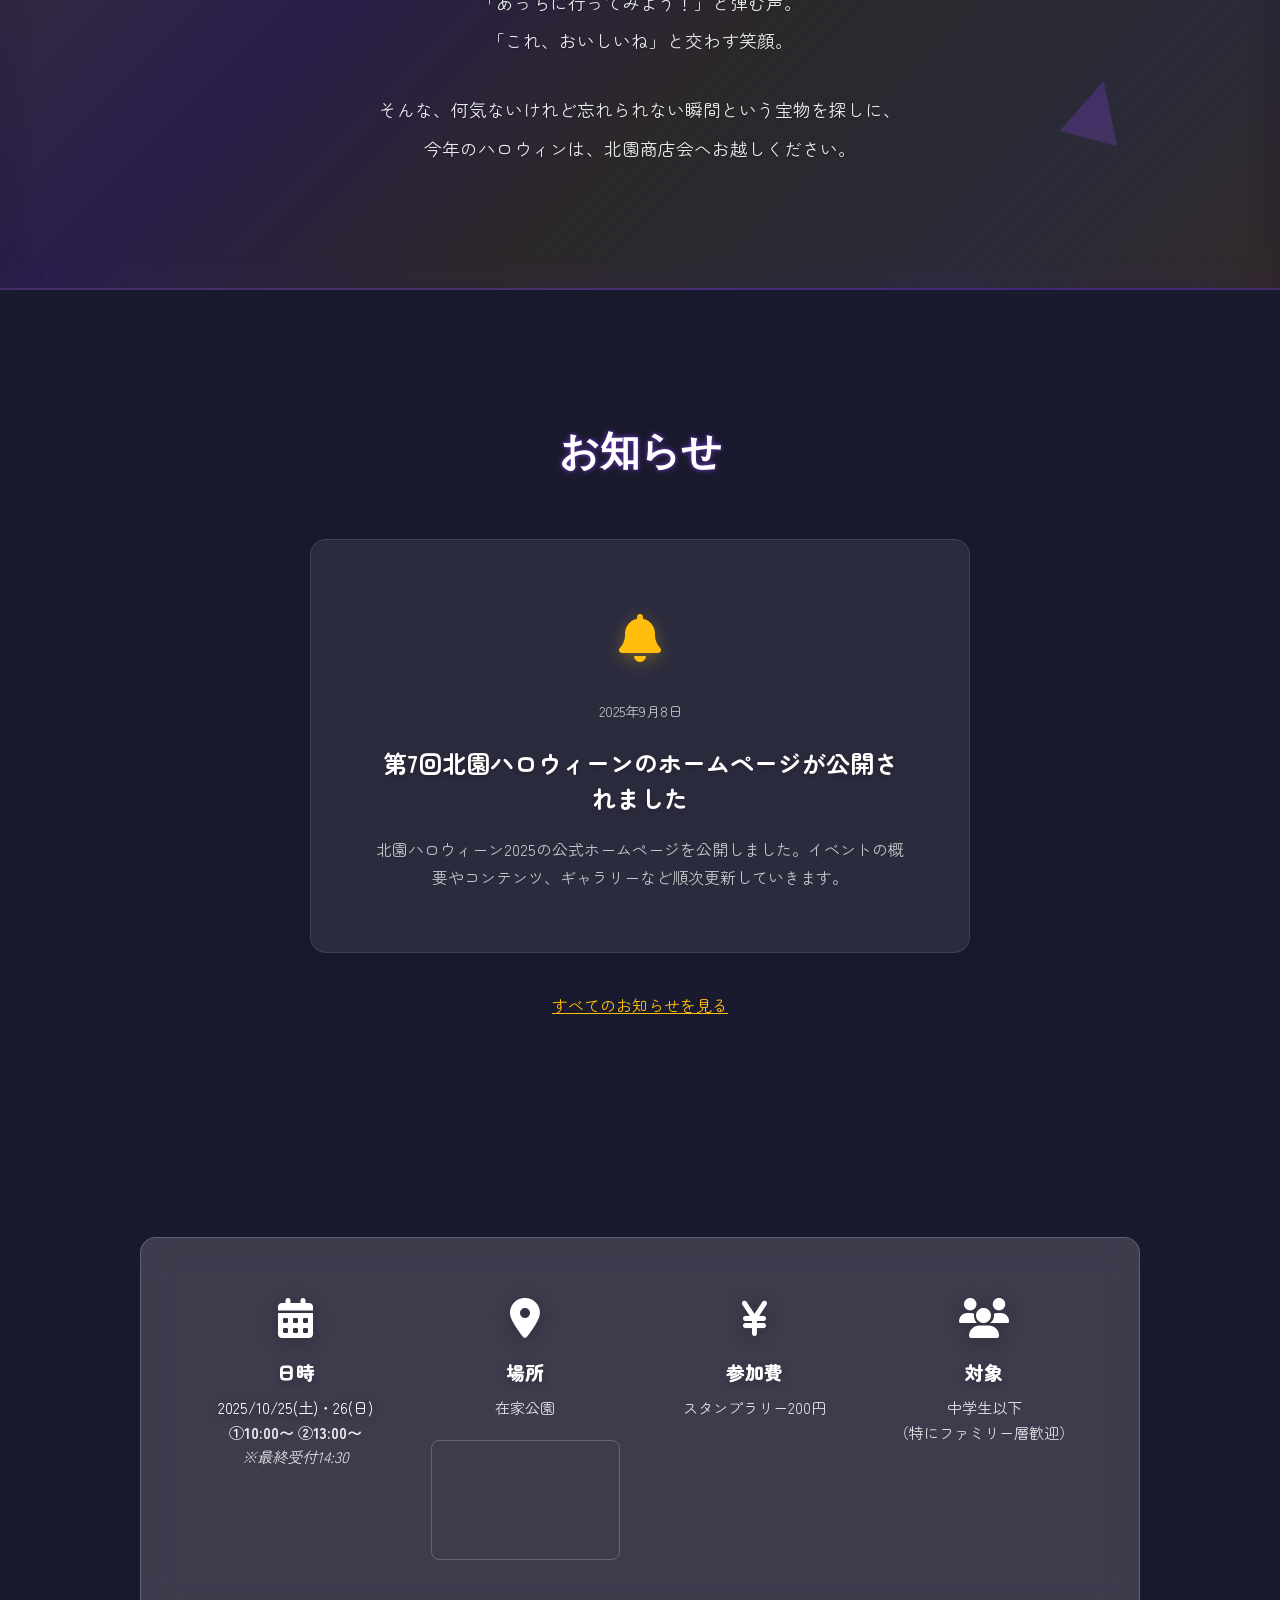
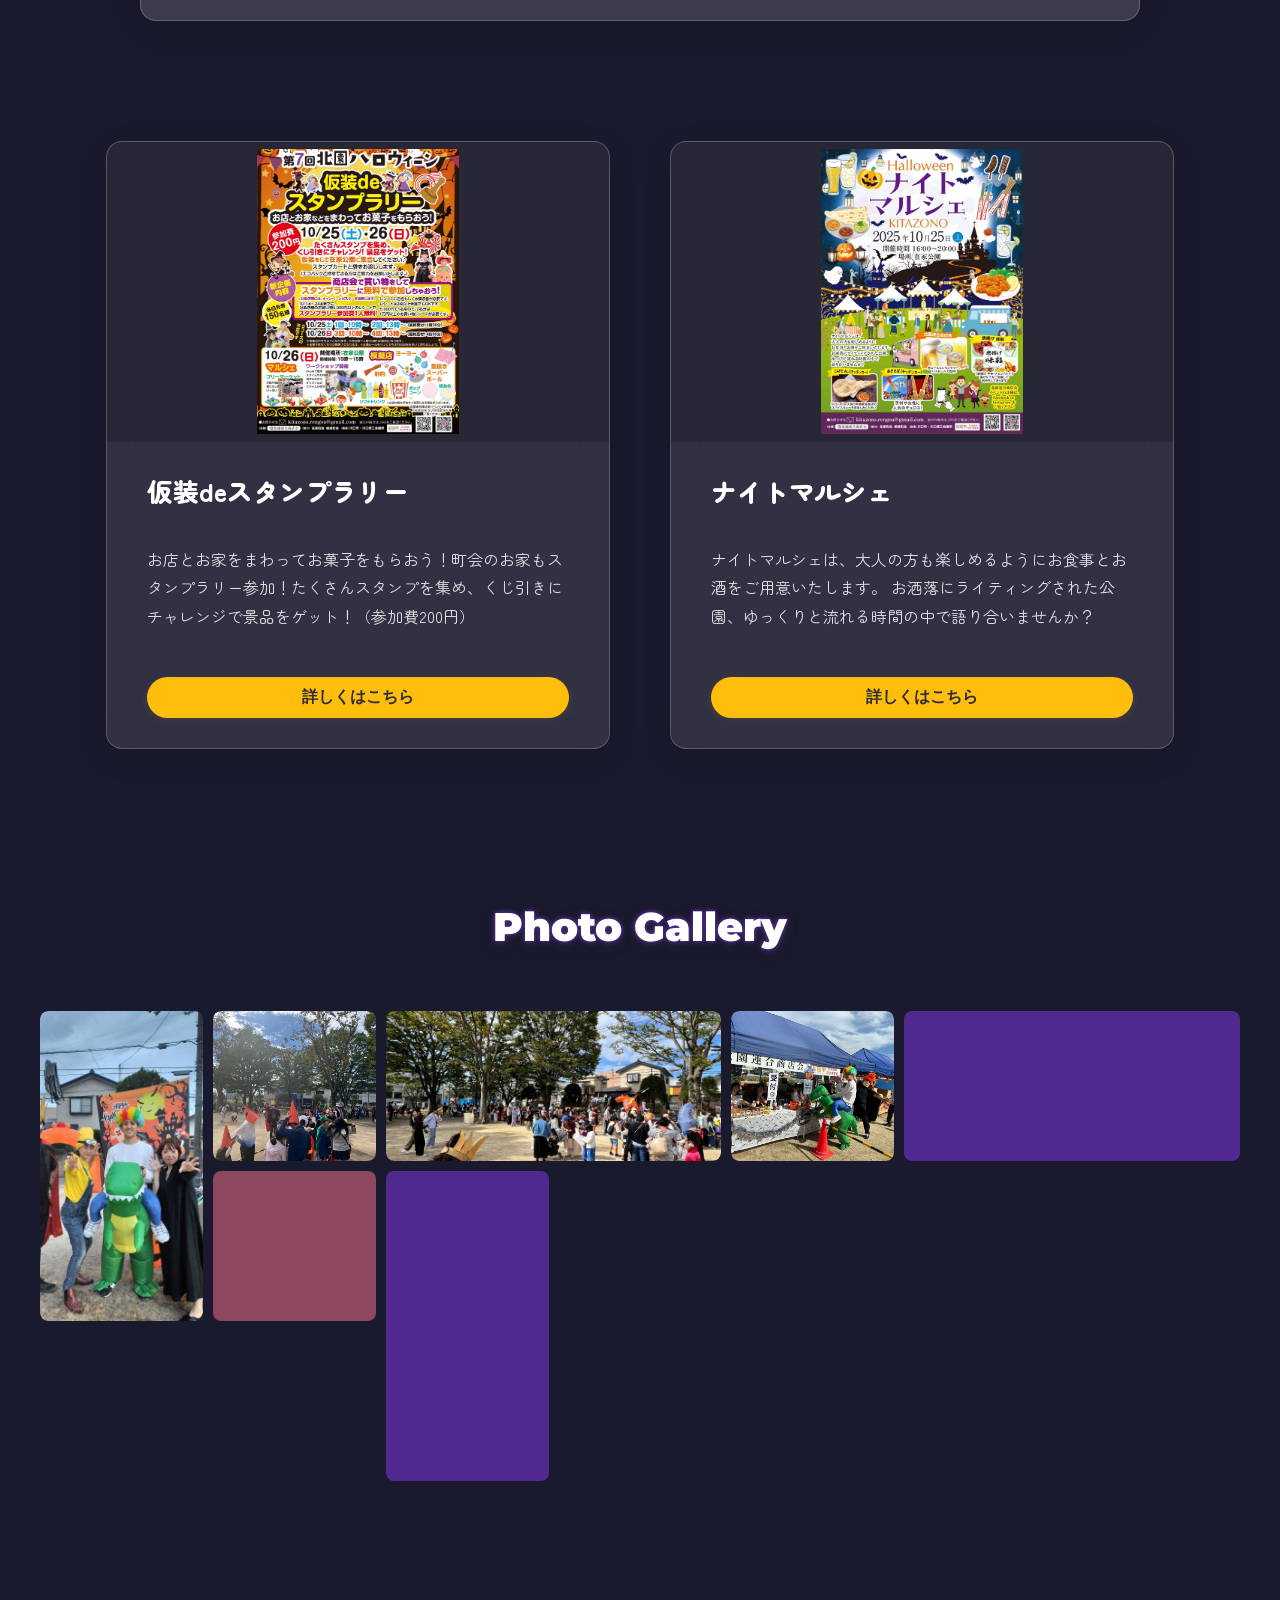
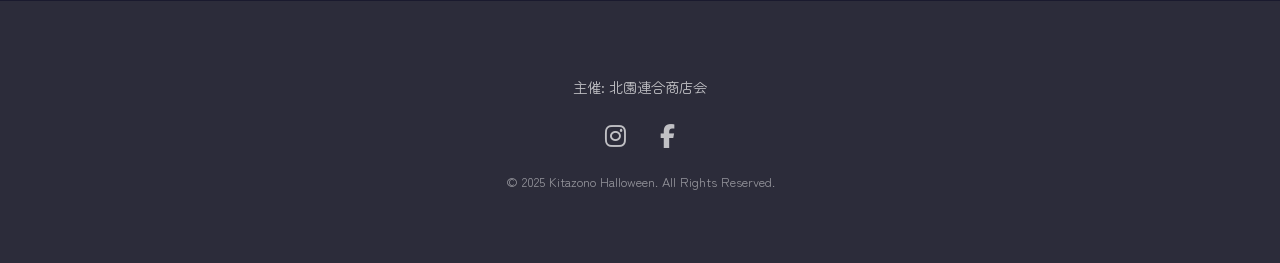
==== commit 0ad39409: "細かい修正" ====
--- a/index.html
+++ b/index.html
@@ -196,7 +196,7 @@
                 <div class="overview-item">
                     <i class="fas fa-users"></i>
                     <h3>対象</h3>
-                    <p>どなたでも<br>（特にファミリー層歓迎）</p>
+                    <p>中学生以下<br>（特にファミリー層歓迎）</p>
                 </div>
             </div>
             <div class="deco-item deco-stars-1">
--- a/css/style.css
+++ b/css/style.css
@@ -1160,6 +1160,8 @@
     margin: 0 auto;
     text-align: center;
     padding: 0 calc(var(--spacing-unit) * 2);
+    display: grid;
+    gap: calc(var(--spacing-unit) * 4); /* keep clear gap below card even on hover */
 }
 
 .news-placeholder {
@@ -1171,6 +1173,7 @@
     padding: calc(var(--spacing-unit) * 6);
     box-shadow: 0 8px 25px rgba(0, 0, 0, 0.1);
     transition: transform 0.3s ease, box-shadow 0.3s ease;
+    z-index: 0;
 }
 
 .news-placeholder:hover {
@@ -1206,6 +1209,8 @@
   display: block;
   text-decoration: none;
   color: inherit;
+  position: relative;
+  z-index: 1; /* keep below actions */
 }
 
 /* News list page layout */
@@ -1234,7 +1239,9 @@
 
 .news-actions {
   text-align: center;
-  margin-top: 12px;
+  margin-top: 0; /* spacing handled by parent gap */
+  position: relative;
+  z-index: 3; /* ensure link is not hidden under the card */
 }
 
 .news-all-link {
@@ -1619,6 +1626,7 @@
     /* News Section */
     .news-placeholder {
         padding: calc(var(--spacing-unit) * 5);
+        position: relative;
     }
     
     .news-icon {
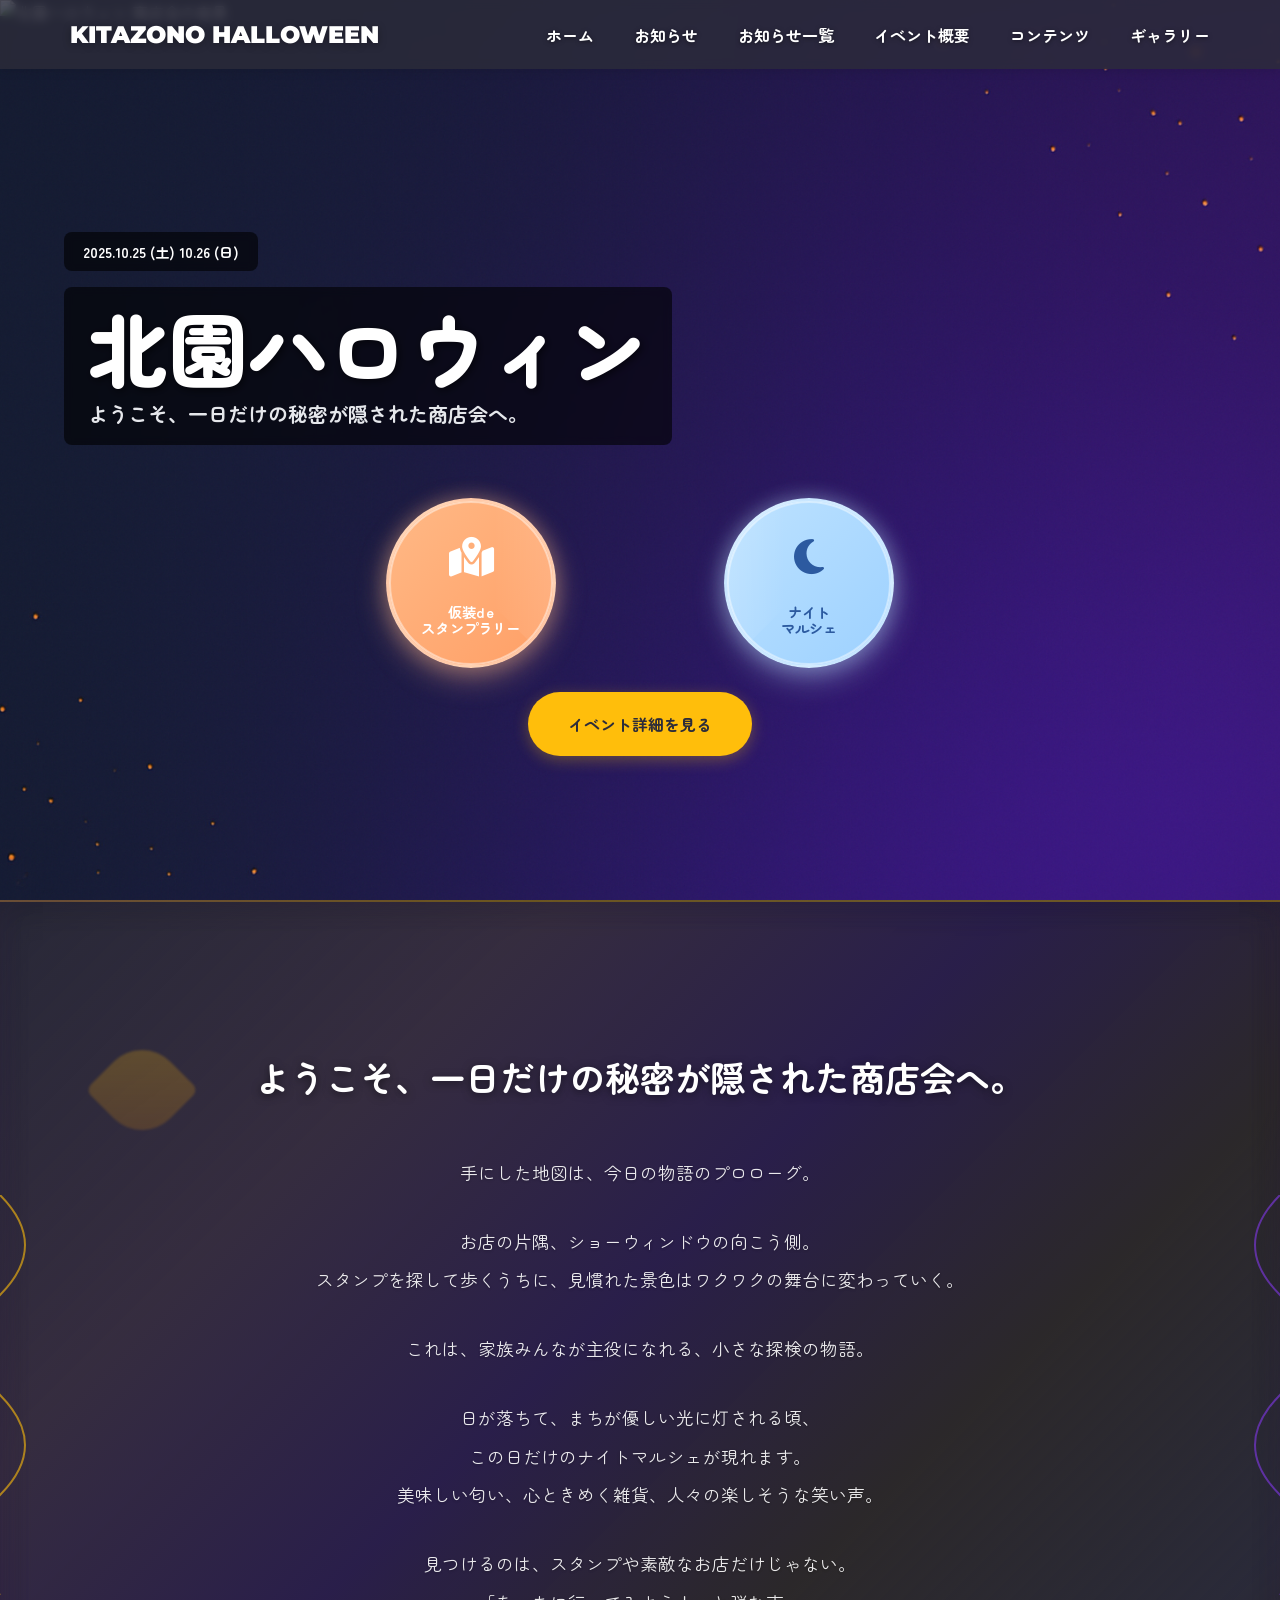
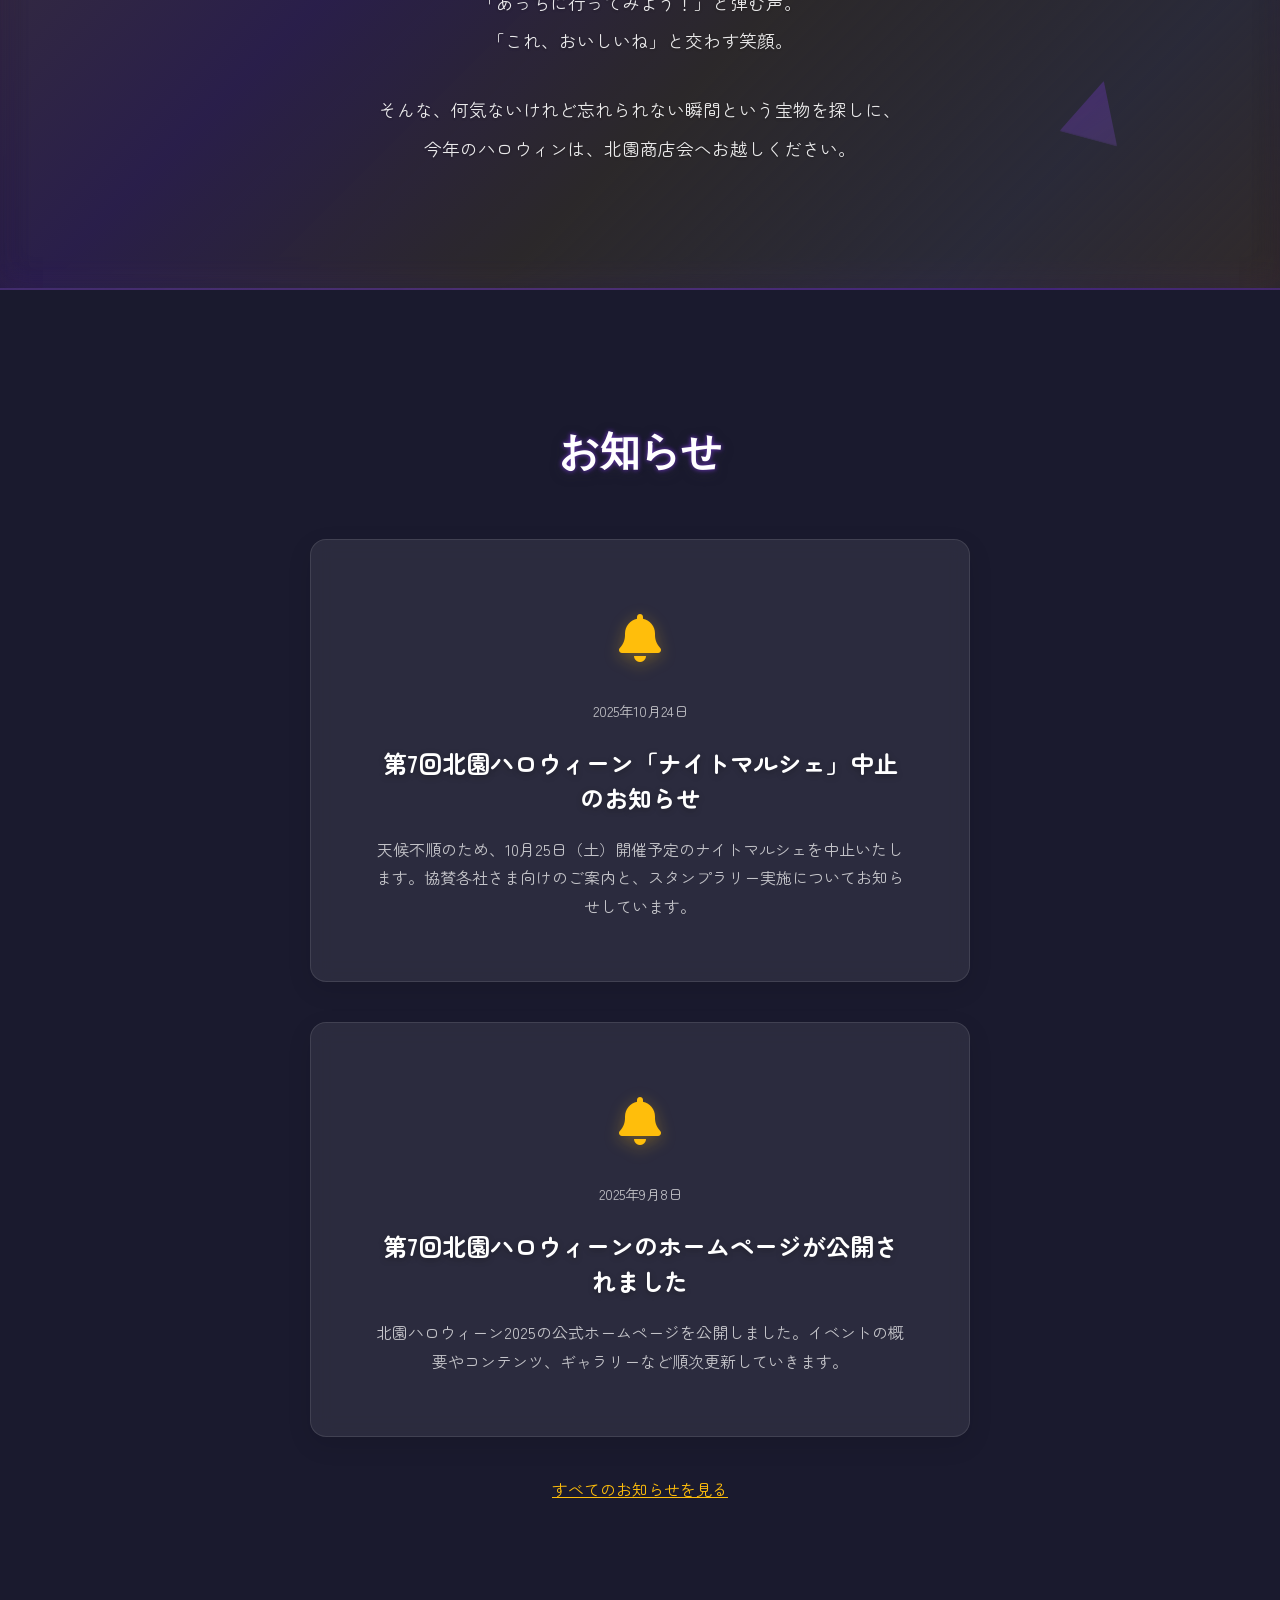
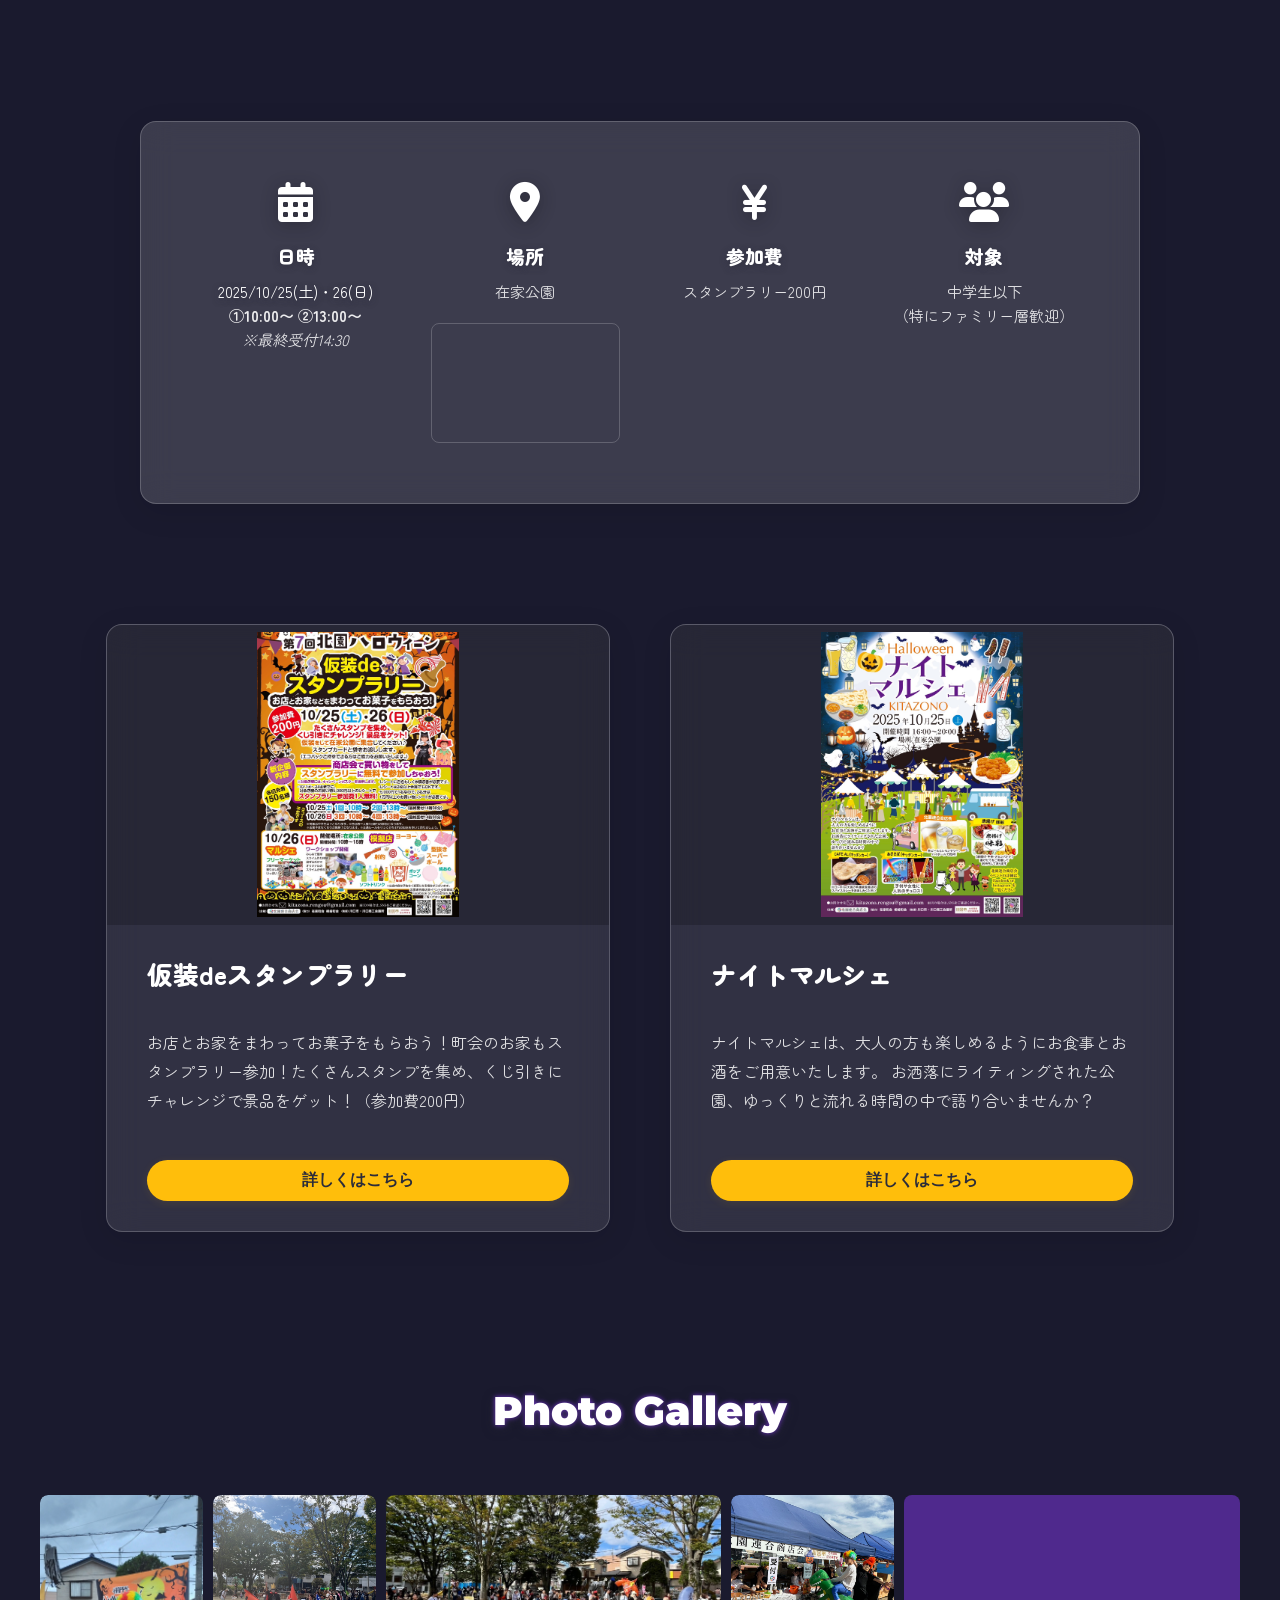
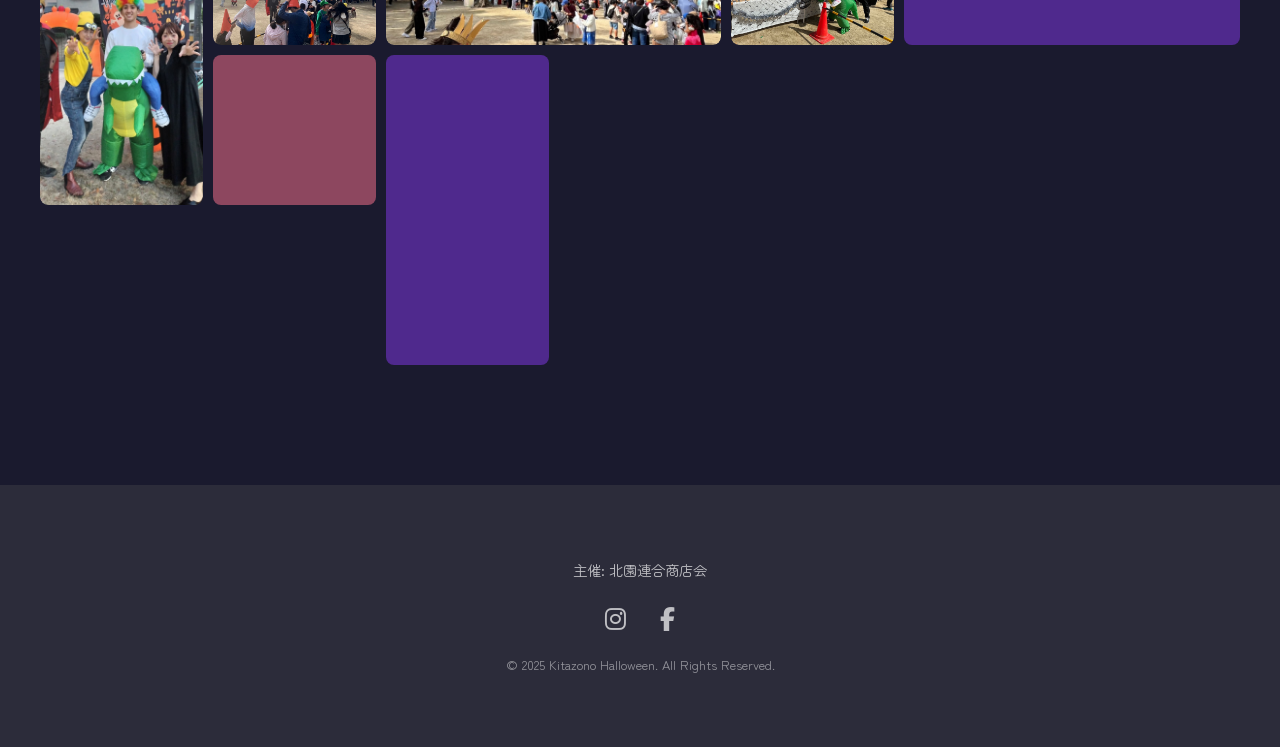
==== commit 2d861f03: "中し" ====
--- a/index.html
+++ b/index.html
@@ -136,6 +136,16 @@
             <div class="container">
                 <h2 class="section-title">お知らせ</h2>
                 <div class="news-content">
+                    <a class="news-link" href="news/2025-10-24-night-marche-cancel.html">
+                        <div class="news-placeholder">
+                            <div class="news-icon">
+                                <i class="fas fa-bell"></i>
+                            </div>
+                            <p class="news-meta">2025年10月24日</p>
+                            <h3 class="news-placeholder-title">第7回北園ハロウィーン「ナイトマルシェ」中止のお知らせ</h3>
+                            <p class="news-placeholder-text">天候不順のため、10月25日（土）開催予定のナイトマルシェを中止いたします。協賛各社さま向けのご案内と、スタンプラリー実施についてお知らせしています。</p>
+                        </div>
+                    </a>
                     <a class="news-link" href="news/2025-09-08-site-open.html">
                         <div class="news-placeholder">
                             <div class="news-icon">
